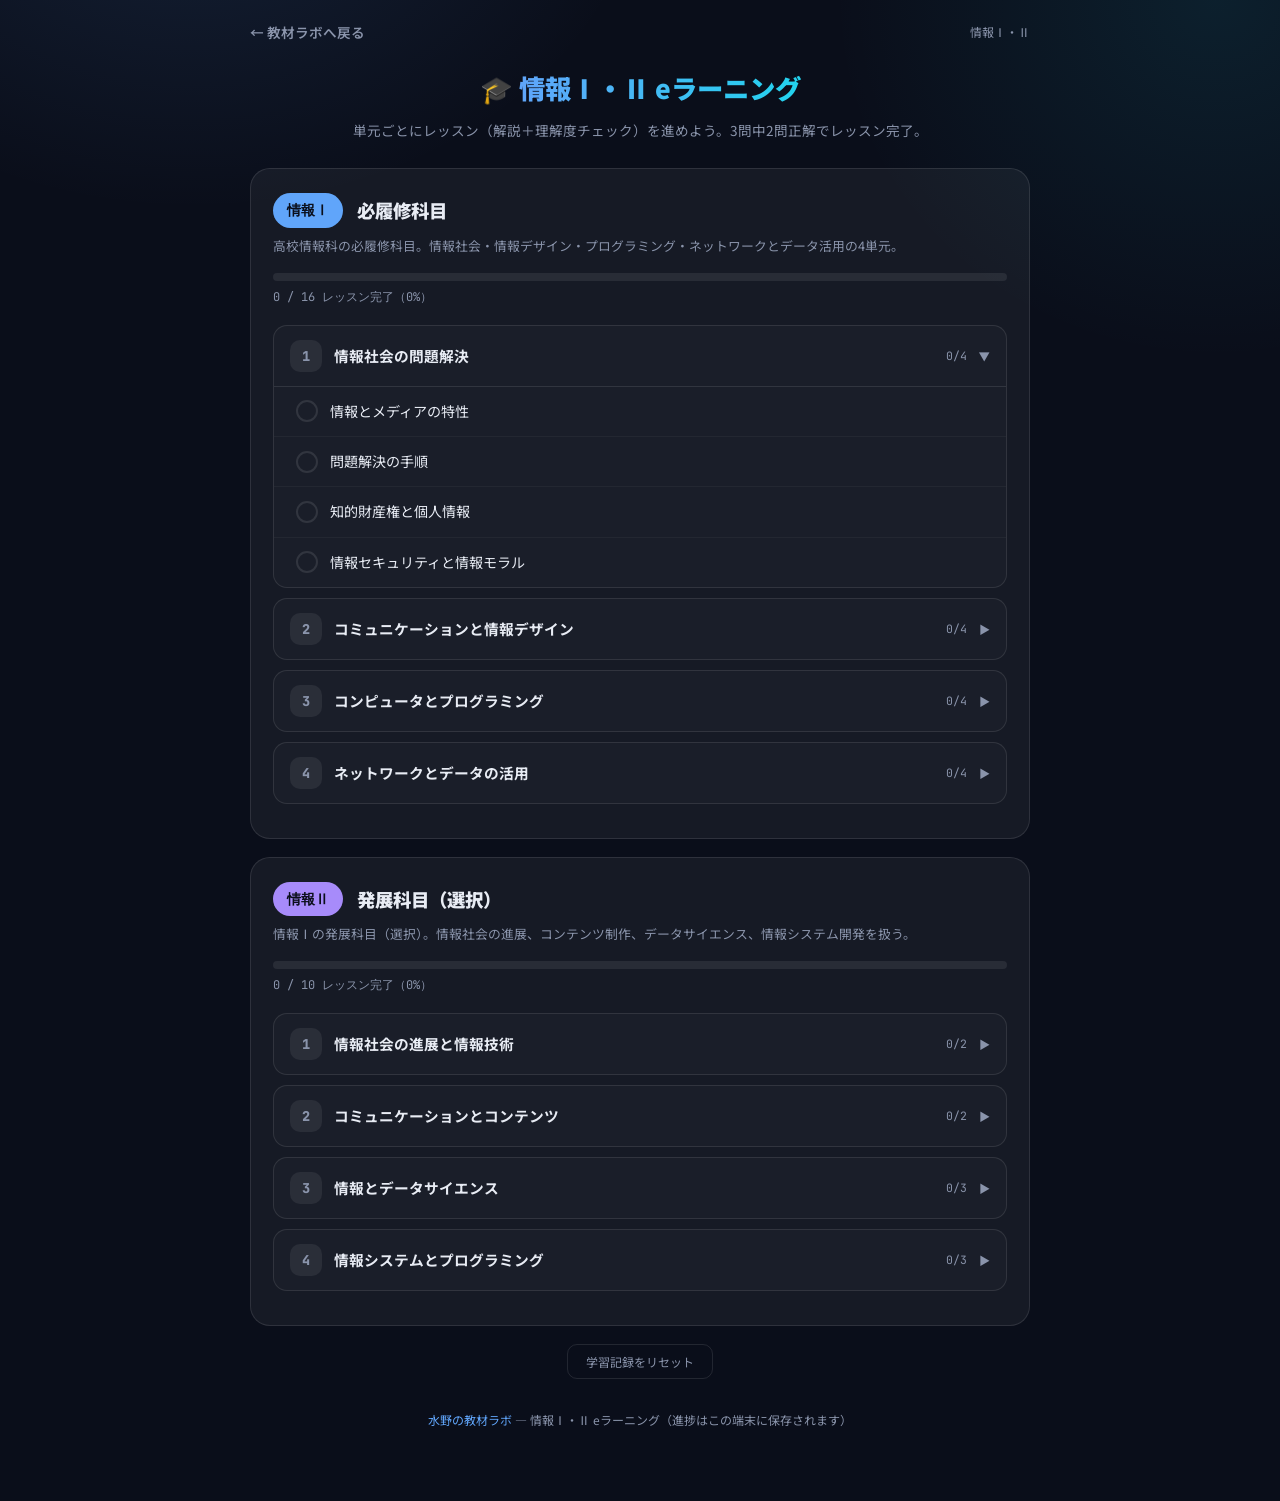
==== kyozai/elearning.html @ 3c4d185a "Add 情報Ⅰ・Ⅱ e-learning course to kyozai - kyozai/elearning.html: systematic e-learning covering all un" ====
<!DOCTYPE html>
<html lang="ja">
<head>
<meta charset="utf-8">
<title>情報Ⅰ・Ⅱ eラーニング — 水野の教材ラボ</title>
<meta name="viewport" content="width=device-width, initial-scale=1">
<meta name="theme-color" content="#0a0e1a">
<link rel="icon" href="data:image/svg+xml,%3Csvg xmlns='http://www.w3.org/2000/svg' viewBox='0 0 64 64'%3E%3Crect width='64' height='64' rx='14' fill='%230a0e1a'/%3E%3Ctext x='32' y='44' font-size='30' text-anchor='middle' fill='%2360a5fa'%3E%F0%9F%8E%93%3C/text%3E%3C/svg%3E">
<link href="https://fonts.googleapis.com/css2?family=Noto+Sans+JP:wght@400;500;700;900&family=JetBrains+Mono:wght@600;800&display=swap" rel="stylesheet">
<style>
:root{
  --bg:#0a0e1a; --card:rgba(255,255,255,.05); --border:rgba(255,255,255,.1);
  --text:#e8ecf4; --sub:#8a94ab;
  --blue:#60a5fa; --green:#34d399; --amber:#fbbf24; --rose:#fb7185; --violet:#a78bfa; --cyan:#22d3ee;
  --mono:'JetBrains Mono',Consolas,monospace;
}
*{margin:0;padding:0;box-sizing:border-box;-webkit-tap-highlight-color:transparent}
body{
  background:
    radial-gradient(ellipse 60% 40% at 15% -10%, rgba(96,165,250,.13), transparent 60%),
    radial-gradient(ellipse 50% 40% at 95% 0%, rgba(34,211,238,.09), transparent 60%),
    var(--bg);
  color:var(--text); font-family:'Noto Sans JP',sans-serif; line-height:1.8;
  min-height:100vh; padding:20px 16px 70px;
}
.wrap{max-width:780px;margin:0 auto}
.top{display:flex;align-items:center;justify-content:space-between;margin-bottom:20px;gap:10px}
.back{color:var(--sub);text-decoration:none;font-size:.85rem;font-weight:600;white-space:nowrap}
.back:hover{color:var(--text)}
h1{font-size:clamp(1.25rem,4.5vw,1.65rem);font-weight:900;text-align:center;margin-bottom:6px}
h1 .g{background:linear-gradient(90deg,var(--blue),var(--cyan));-webkit-background-clip:text;background-clip:text;color:transparent}
.lead{text-align:center;color:var(--sub);font-size:.85rem;margin-bottom:26px}
.box{background:var(--card);border:1px solid var(--border);border-radius:20px;padding:24px 22px;margin-bottom:18px;animation:fade .3s}
@keyframes fade{from{opacity:0;transform:translateY(10px)}to{opacity:1;transform:none}}

/* ===== コースカード ===== */
.course-head{display:flex;align-items:center;gap:14px;margin-bottom:6px}
.course-badge{
  flex:0 0 auto;font-family:var(--mono);font-weight:800;font-size:.85rem;
  padding:5px 14px;border-radius:999px;color:#0a0e1a;
}
.badge-i1{background:var(--blue)} .badge-i2{background:var(--violet)}
.course-head h2{font-size:1.15rem;font-weight:900}
.course-sub{font-size:.8rem;color:var(--sub);margin-bottom:16px}
.pbar{height:8px;border-radius:4px;background:rgba(255,255,255,.08);overflow:hidden;margin-bottom:6px}
.pbar i{display:block;height:100%;border-radius:4px;transition:width .5s}
.pbar-i1 i{background:linear-gradient(90deg,var(--blue),var(--cyan))}
.pbar-i2 i{background:linear-gradient(90deg,var(--violet),var(--rose))}
.ptext{font-size:.75rem;color:var(--sub);font-family:var(--mono);margin-bottom:16px}

/* ===== 単元アコーディオン ===== */
.unit{border:1px solid var(--border);border-radius:14px;margin-bottom:10px;overflow:hidden;background:rgba(255,255,255,.02)}
.unit-h{
  width:100%;display:flex;align-items:center;gap:12px;padding:14px 16px;cursor:pointer;
  background:transparent;border:none;color:var(--text);font-family:inherit;text-align:left;
}
.unit-h .no{
  flex:0 0 32px;height:32px;border-radius:10px;display:flex;align-items:center;justify-content:center;
  font-family:var(--mono);font-weight:800;font-size:.85rem;
  background:rgba(255,255,255,.07);color:var(--sub);
}
.unit-h .nm{flex:1;font-weight:700;font-size:.92rem}
.unit-h .st{font-size:.72rem;color:var(--sub);font-family:var(--mono);white-space:nowrap}
.unit-h .caret{color:var(--sub);transition:transform .25s;font-size:.7rem}
.unit.open .caret{transform:rotate(90deg)}
.unit-body{display:none;border-top:1px solid var(--border)}
.unit.open .unit-body{display:block}
.lesson-link{
  display:flex;align-items:center;gap:12px;padding:12px 16px 12px 22px;
  text-decoration:none;color:var(--text);font-size:.88rem;transition:background .15s;
  border-bottom:1px solid rgba(255,255,255,.04);
}
.lesson-link:last-child{border-bottom:none}
.lesson-link:hover{background:rgba(255,255,255,.05)}
.lesson-link .mark{flex:0 0 22px;height:22px;border-radius:50%;border:2px solid var(--border);
  display:flex;align-items:center;justify-content:center;font-size:.7rem;color:#0a0e1a}
.lesson-link.done .mark{background:var(--green);border-color:var(--green)}
.lesson-link .ttl{flex:1}
.lesson-link .sc{font-size:.7rem;color:var(--sub);font-family:var(--mono)}

.reset-row{text-align:center;margin-top:8px}
.reset-btn{
  background:transparent;border:1px solid var(--border);color:var(--sub);
  padding:8px 18px;border-radius:10px;font-size:.75rem;font-family:inherit;cursor:pointer;
}
.reset-btn:hover{color:var(--rose);border-color:var(--rose)}

/* ===== レッスン画面 ===== */
.crumb{font-size:.75rem;color:var(--sub);margin-bottom:14px}
.crumb a{color:var(--blue);text-decoration:none}
.l-title{font-size:1.3rem;font-weight:900;margin-bottom:20px;line-height:1.5}
.sec{margin-bottom:22px}
.sec h3{
  font-size:.95rem;font-weight:800;margin-bottom:8px;color:var(--cyan);
  display:flex;align-items:center;gap:8px;
}
.sec h3::before{content:"■";font-size:.6rem}
.sec p{font-size:.9rem;color:#c6cede;margin-bottom:8px}
.sec b{color:var(--amber)}
.sec code{
  font-family:var(--mono);font-size:.82em;background:rgba(0,0,0,.4);
  border:1px solid var(--border);border-radius:6px;padding:2px 7px;color:var(--green);
}
.keybox{
  background:rgba(96,165,250,.07);border:1px solid rgba(96,165,250,.25);
  border-radius:12px;padding:12px 16px;font-size:.85rem;margin-top:6px;
}
.keybox::before{content:"🔑 ここがポイント";display:block;font-weight:800;font-size:.75rem;color:var(--blue);margin-bottom:4px}

/* 理解度チェック */
.check-h{font-size:1rem;font-weight:900;margin:26px 0 4px;color:var(--amber)}
.check-sub{font-size:.78rem;color:var(--sub);margin-bottom:16px}
.cq{margin-bottom:20px}
.cq .qt{font-size:.92rem;font-weight:700;margin-bottom:10px}
.cq .qt .qno{color:var(--amber);font-family:var(--mono);margin-right:6px}
.opts{display:grid;gap:9px}
.opt{
  padding:12px 15px;border-radius:12px;border:1px solid var(--border);
  background:rgba(255,255,255,.03);cursor:pointer;text-align:left;
  font-size:.87rem;color:var(--text);font-family:inherit;transition:all .15s;
  display:flex;gap:10px;align-items:center;
}
.opt .k{flex:0 0 24px;height:24px;border-radius:7px;display:flex;align-items:center;justify-content:center;
  background:rgba(255,255,255,.07);font-family:var(--mono);font-weight:800;font-size:.72rem;color:var(--sub)}
.opt:not(:disabled):hover{border-color:var(--blue);background:rgba(96,165,250,.08)}
.opt:disabled{cursor:default}
.opt.correct{border-color:var(--green);background:rgba(52,211,153,.13);color:var(--green);font-weight:700}
.opt.wrong{border-color:var(--rose);background:rgba(251,113,133,.12);color:var(--rose)}
.opt.dim{opacity:.4}
.cq .exp{display:none;margin-top:8px;font-size:.78rem;color:var(--sub);background:rgba(0,0,0,.25);border-radius:10px;padding:10px 14px}
.cq .exp.show{display:block}

.verdict{margin-top:20px;text-align:center;font-weight:900;font-size:1.05rem;min-height:2em}
.verdict .pass{color:var(--green)} .verdict .fail{color:var(--rose)}
.nav-row{display:flex;gap:10px;margin-top:18px}
.nbtn{
  flex:1;padding:13px;border-radius:12px;border:1px solid var(--border);cursor:pointer;
  font-weight:800;font-size:.9rem;font-family:inherit;background:var(--card);color:var(--text);
  text-align:center;text-decoration:none;transition:transform .15s;
}
.nbtn:active{transform:scale(.97)}
.nbtn.primary{color:#0a0e1a;background:linear-gradient(90deg,var(--blue),var(--cyan));border:none}
footer{text-align:center;margin-top:30px;font-size:.75rem;color:var(--sub)}
footer a{color:var(--blue);text-decoration:none}
</style>
</head>
<body>
<div class="wrap">
  <div class="top">
    <a class="back" href="../index.html">← 教材ラボへ戻る</a>
    <span style="font-size:.75rem;color:var(--sub)">情報Ⅰ・Ⅱ</span>
  </div>
  <div id="app"></div>
  <footer><a href="../index.html">水野の教材ラボ</a> — 情報Ⅰ・Ⅱ eラーニング（進捗はこの端末に保存されます）</footer>
</div>

<script>
'use strict';
/* =========================================================
   コンテンツデータ
   sec: 解説ブロック / key: まとめ / quiz: 理解度チェック(正解は常にa=0で定義し表示時シャッフル)
========================================================= */
const COURSES = [
{ id:'i1', name:'情報Ⅰ', badge:'badge-i1', pbar:'pbar-i1',
  desc:'高校情報科の必履修科目。情報社会・情報デザイン・プログラミング・ネットワークとデータ活用の4単元。',
  units:[
  /* ============ 情報Ⅰ 単元1 ============ */
  { name:'情報社会の問題解決', lessons:[
    { title:'情報とメディアの特性',
      secs:[
        { h:'「情報」とは何か', p:'情報とは、<b>受け手にとって意味や価値をもつもの</b>。データ（事実の記録）を整理・解釈したものが情報になる。情報には「<b>形がない</b>」「<b>消えない</b>」「<b>簡単に複製できる</b>」「<b>瞬時に伝わる</b>」という、モノとは違う4つの特性がある。' },
        { h:'メディアの分類', p:'メディアは情報を伝える媒体のこと。役割で分けると、<b>表現のためのメディア</b>（文字・音声・画像）、<b>伝達のためのメディア</b>（電話・インターネット）、<b>記録のためのメディア</b>（紙・SSD）の3つに分類できる。' },
        { h:'情報の信ぴょう性', p:'発信者が不明な情報、一次情報から遠い情報は信ぴょう性が下がる。<b>複数の情報源で確認する（クロスチェック）</b>、発信元・発信日時を確かめる習慣が重要。メディアの特性を理解し情報を主体的に読み解く力を<b>メディアリテラシー</b>という。' },
      ],
      key:'情報は「残る・広まる・消せない」。だから発信前に一度立ち止まる。受信時はクロスチェック。',
      quiz:[
        { q:'情報の特性として適切でないものは？', o:['一度渡すと手元からなくなる','複製が容易である','形がない','瞬時に伝播する'], e:'モノと違い、情報は渡しても手元に残る（消えない）。だからこそ流出すると回収できない。' },
        { q:'情報の信ぴょう性を確かめる行動として最も適切なのは？', o:['複数の情報源で内容を照合する','いいね数が多い情報を信じる','検索結果の1位を信じる','友人が共有した情報は信じる'], e:'人気や順位は正しさの保証にならない。複数ソースの照合（クロスチェック）が基本。' },
        { q:'「記録のためのメディア」に分類されるのは？', o:['SSD','文字','電話回線','身ぶり手ぶり'], e:'SSDや紙は記録メディア。文字は表現、電話回線は伝達のメディア。' },
      ]},
    { title:'問題解決の手順',
      secs:[
        { h:'問題とは「理想と現実のギャップ」', p:'問題解決とは、<b>理想（あるべき姿）と現実のギャップ</b>を埋める活動。まずギャップを言語化して<b>問題を明確化</b>することが出発点になる。' },
        { h:'問題解決のプロセス', p:'基本の流れは「<b>①問題の明確化 → ②情報の収集・分析 → ③解決案の検討・実行 → ④評価・改善</b>」。一度で終わらせず、評価を次の改善につなげるサイクル（<b>PDCA</b>: Plan-Do-Check-Action）を回すことが大切。' },
        { h:'発想と整理の手法', p:'アイデア出しには、批判禁止・自由奔放・質より量・便乗歓迎の4原則で行う<b>ブレーンストーミング</b>が有効。出たアイデアはカードにしてグループ化する<b>KJ法</b>や、樹形図・マトリクスなどの<b>思考ツール</b>で整理する。' },
      ],
      key:'問題＝理想－現実。明確化→収集→実行→評価のサイクル（PDCA）を回す。',
      quiz:[
        { q:'問題解決の最初のステップは？', o:['問題を明確にする','とにかく行動する','結果を評価する','解決案を選ぶ'], e:'ギャップ（問題）の言語化が最初。ここが曖昧だと後の全工程がぶれる。' },
        { q:'ブレーンストーミングのルールとして正しいものは？', o:['他人のアイデアを批判しない','質の高い意見だけを出す','1人ずつ順番に発言し、他の案には触れない','リーダーの案に合わせる'], e:'批判禁止・自由奔放・質より量・便乗歓迎の4原則。量が質を生む。' },
        { q:'PDCAサイクルの「C」が表すのは？', o:['評価（Check）','計画（Check…ではなくPlan）','行動（Change）','継続（Continue）'], e:'Plan（計画）→Do（実行）→Check（評価）→Action（改善）。' },
      ]},
    { title:'知的財産権と個人情報',
      secs:[
        { h:'知的財産権の全体像', p:'知的財産権は大きく、<b>著作権</b>（創作と同時に発生・登録不要）と<b>産業財産権</b>（特許権・実用新案権・意匠権・商標権、<b>出願・登録が必要</b>）に分かれる。著作権の保護期間は原則<b>著作者の死後70年</b>。' },
        { h:'著作物の利用', p:'他人の著作物は原則として許諾が必要。ただし<b>私的使用のための複製</b>や、出所明示など要件を満たした<b>引用</b>は例外として認められる。利用条件をあらかじめ示す<b>クリエイティブ・コモンズ（CC）ライセンス</b>も普及している。' },
        { h:'個人情報の保護', p:'<b>個人情報</b>は生存する個人を識別できる情報。氏名・住所のほか、顔写真やマイナンバー（<b>個人識別符号</b>）も含む。事業者には個人情報保護法により適切な取得・管理が義務づけられる。<b>プライバシー</b>（私生活をみだりに公開されない権利）や<b>肖像権</b>にも配慮が必要。' },
      ],
      key:'著作権は自動発生、産業財産権は登録が必要。引用は「主従関係・出所明示」などの要件を満たせば許諾不要。',
      quiz:[
        { q:'創作した時点で自動的に発生する権利は？', o:['著作権','特許権','商標権','意匠権'], e:'著作権は無方式主義。産業財産権（特許・実用新案・意匠・商標）は出願・登録が必要。' },
        { q:'適法な「引用」の要件として正しいものは？', o:['出所を明示し、自分の文章が主で引用部分が従である','引用部分が全体の半分を超えてもよい','出所を示せば全文コピーしてよい','非営利なら何をしてもよい'], e:'引用は主従関係・明確な区別・出所明示・必要最小限が要件。' },
        { q:'個人情報にあたらないものは？', o:['個人を特定できないよう加工された統計データ','顔写真','氏名と生年月日の組','マイナンバー'], e:'個人情報は「特定の個人を識別できる」情報。匿名加工された統計は該当しない。' },
      ]},
    { title:'情報セキュリティと情報モラル',
      secs:[
        { h:'情報セキュリティの3要素', p:'情報セキュリティは<b>機密性</b>（許可された人だけが使える）・<b>完全性</b>（改ざんされていない）・<b>可用性</b>（使いたいときに使える）の3要素（<b>CIA</b>）で考える。' },
        { h:'身近な脅威', p:'偽サイトでIDやパスワードを盗む<b>フィッシング</b>、悪意あるソフトウェアの総称<b>マルウェア</b>（ウイルス・ランサムウェアなど）、人の心理の隙をつく<b>ソーシャルエンジニアリング</b>（肩越しの盗み見、なりすまし電話など）が代表的。' },
        { h:'基本的な対策', p:'対策の基本は、<b>長く推測されにくいパスワード</b>の使い回し回避、<b>多要素認証</b>の利用、OS・アプリの<b>アップデート</b>、不審なリンクを開かないこと。SNSでは位置情報や個人が特定される投稿に注意し、<b>デジタルタトゥー</b>（一度拡散した情報は消せない）を意識する。' },
      ],
      key:'セキュリティはCIA（機密性・完全性・可用性）。技術対策＋人の注意の両輪で守る。',
      quiz:[
        { q:'情報セキュリティの3要素（CIA）の組み合わせは？', o:['機密性・完全性・可用性','機密性・安全性・信頼性','完全性・利便性・匿名性','可用性・拡張性・保守性'], e:'Confidentiality（機密性）・Integrity（完全性）・Availability（可用性）。' },
        { q:'フィッシングの説明として正しいものは？', o:['偽のWebサイトへ誘導し認証情報を入力させる','大量の通信でサーバを停止させる','無線の電波を傍受する','ゴミ箱から書類を盗む'], e:'本物そっくりの偽サイト・偽メールで情報を「釣る」のがフィッシング。' },
        { q:'ソーシャルエンジニアリングの例は？', o:['管理者になりすまして電話でパスワードを聞き出す','ウイルスを添付ファイルで送る','脆弱性を突いて侵入する','通信を暗号化する'], e:'技術ではなく人間の心理・行動の隙をつく攻撃をソーシャルエンジニアリングという。' },
      ]},
  ]},
  /* ============ 情報Ⅰ 単元2 ============ */
  { name:'コミュニケーションと情報デザイン', lessons:[
    { title:'デジタル表現の基礎（2進数と情報量)',
      secs:[
        { h:'なぜ2進数か', p:'コンピュータは電圧の高低など<b>2つの状態</b>で情報を扱うため、すべてを<b>0と1（2進数）</b>で表す。1桁分の情報量が<b>1ビット</b>、8ビットで<b>1バイト</b>。nビットでは<b>2ⁿ通り</b>を表現できる（8ビット=256通り）。' },
        { h:'単位の接頭語', p:'データ量はk（キロ=10³）、M（メガ=10⁶）、G（ギガ=10⁹）、T（テラ=10¹²）と大きくなる。おおまかに<b>1GB=1000MB</b>と換算できればよい。' },
        { h:'基数変換', p:'2進数→10進数は各桁の重み（…8,4,2,1）を足す。10進数→2進数は<b>2で割った余りを下から並べる</b>。2進数4桁=16進数1桁の対応があるため、16進数は2進数の省略表記として使われる（例: <code>1111(2) = F(16) = 15(10)</code>）。' },
      ],
      key:'nビットで2ⁿ通り。2進4桁＝16進1桁。この対応が使えると変換が速い。',
      quiz:[
        { q:'3ビットで表現できる情報は何通り？', o:['8通り','3通り','6通り','16通り'], e:'2³=8通り（000〜111）。' },
        { q:'2進数 1101 を10進数にすると？', o:['13','11','12','14'], e:'8+4+0+1=13。' },
        { q:'16進数の A は10進数でいくつ？', o:['10','11','15','16'], e:'A=10, B=11, …, F=15。' },
      ]},
    { title:'文字・音のデジタル化',
      secs:[
        { h:'文字コード', p:'文字は1文字ずつ番号（<b>文字コード</b>）を割り当てて表す。英数字の<b>ASCII</b>（7ビット）、日本語を含む<b>Shift_JIS</b>、世界中の文字を統一的に扱う<b>Unicode（UTF-8）</b>が代表的。異なるコードで解釈すると<b>文字化け</b>が起こる。' },
        { h:'音のデジタル化（PCM）', p:'音の波を、①一定間隔で切り取り（<b>標本化/サンプリング</b>）、②値を段階に丸め（<b>量子化</b>）、③2進数にする（<b>符号化</b>）。1秒あたりの標本化回数が<b>サンプリング周波数</b>（CDは44,100Hz）、段階の細かさが<b>量子化ビット数</b>（CDは16ビット）。' },
        { h:'データ量の計算', p:'音のデータ量 = <b>サンプリング周波数 × 量子化ビット数 × チャンネル数 × 秒数</b>。標本化定理により、元の音の<b>最高周波数の2倍以上</b>のサンプリング周波数があれば波形を再現できる。' },
      ],
      key:'デジタル化の3ステップ「標本化→量子化→符号化」は音・画像に共通の考え方。',
      quiz:[
        { q:'音のデジタル化の正しい手順は？', o:['標本化→量子化→符号化','量子化→標本化→符号化','符号化→量子化→標本化','標本化→符号化→量子化'], e:'波を時間で区切り（標本化）、値を丸め（量子化）、2進数へ（符号化）。' },
        { q:'文字化けの主な原因は？', o:['文字コードの解釈の不一致','通信速度の不足','画面の解像度不足','フォントの著作権'], e:'送り手と受け手で異なる文字コードで解釈すると別の文字に見える。' },
        { q:'サンプリング周波数を上げると？', o:['より高い音まで記録でき、データ量は増える','データ量が減る','音は変わらない','音量が大きくなる'], e:'標本を細かく取るほど元の波形に忠実になるが、データ量は比例して増える。' },
      ]},
    { title:'画像・動画のデジタル化と圧縮',
      secs:[
        { h:'画像のデジタル化', p:'画像は小さな点（<b>画素/ピクセル</b>）の集まりで表す。画素の細かさが<b>解像度</b>、色の段階の多さが<b>階調</b>。光の三原色<b>RGB</b>を各8ビット（計24ビット）で表すと約<b>1677万色</b>（フルカラー）になる。印刷では色の三原色<b>CMY(K)</b>を使う。' },
        { h:'動画の仕組み', p:'動画は静止画（<b>フレーム</b>）を高速に切り替えて動きを表現する。1秒あたりのフレーム数を<b>フレームレート（fps）</b>という。テレビは約30fps、映画は24fpsが伝統的。' },
        { h:'圧縮', p:'完全に元へ戻せる<b>可逆圧縮</b>（ZIP、PNG）と、人間が気づきにくい情報を削って大幅に小さくする<b>非可逆圧縮</b>（JPEG、MP3、MP4）がある。圧縮前後のデータ量の比を<b>圧縮率</b>という。' },
      ],
      key:'画像のデータ量 = 画素数 × 1画素あたりのビット数。用途で可逆/非可逆を使い分ける。',
      quiz:[
        { q:'フルカラー（24ビットカラー）で表せる色数は約何色？', o:['約1677万色','約6万5千色','約256色','約10億色'], e:'2²⁴ = 16,777,216 ≒ 1677万色。RGB各8ビット。' },
        { q:'非可逆圧縮を使っている形式は？', o:['JPEG','PNG','ZIP','BMP'], e:'JPEGは人の目が気づきにくい情報を削る非可逆圧縮。PNG・ZIPは可逆。' },
        { q:'100×100画素、1画素24ビットの画像のデータ量は？', o:['30,000バイト','240,000バイト','10,000バイト','24,000ビット'], e:'100×100×24=240,000ビット=30,000バイト。ビット→バイトは8で割る。' },
      ]},
    { title:'情報デザイン',
      secs:[
        { h:'情報デザインとは', p:'情報を<b>相手に的確に伝わるように整理・表現する</b>工夫が情報デザイン。手法として、余計な情報を削る<b>抽象化</b>（ピクトグラムなど）、順序や基準で並べる<b>構造化</b>、図解やグラフで見せる<b>可視化</b>がある。' },
        { h:'ユニバーサルデザインとアクセシビリティ', p:'年齢・障害・言語によらず誰もが使えるデザインを<b>ユニバーサルデザイン</b>という。Webでは、色だけに頼らない配色（<b>カラーユニバーサルデザイン</b>）、画像への代替テキスト付与などで<b>アクセシビリティ</b>（利用しやすさ）を高める。' },
        { h:'伝わるデザインの原則', p:'デザインの4原則は<b>近接</b>（関連するものは近づける）・<b>整列</b>（端をそろえる）・<b>反復</b>（同じルールを繰り返す）・<b>対比（強弱）</b>（重要なものを目立たせる）。フォントや色は増やしすぎず、目的に合わせて選ぶ。' },
      ],
      key:'抽象化・構造化・可視化で「伝わる」形に。誰にでも使えるか（アクセシビリティ）も常に確認。',
      quiz:[
        { q:'ピクトグラムが使っている情報デザインの手法は？', o:['抽象化','暗号化','冗長化','正規化'], e:'非常口マークのように、余計な要素を削って本質だけを残すのが抽象化。' },
        { q:'デザインの4原則に含まれないものは？', o:['装飾','近接','整列','対比'], e:'4原則は近接・整列・反復・対比。装飾を増やすことは目的ではない。' },
        { q:'アクセシビリティを高める工夫として適切なものは？', o:['画像に内容を説明する代替テキストを付ける','情報を色の違いだけで区別する','文字をできるだけ小さくする','点滅を多用して注意を引く'], e:'代替テキストは読み上げソフト利用者にも情報を届ける。色のみの区別は色覚特性によっては伝わらない。' },
      ]},
  ]},
  /* ============ 情報Ⅰ 単元3 ============ */
  { name:'コンピュータとプログラミング', lessons:[
    { title:'コンピュータの仕組み',
      secs:[
        { h:'ハードウェアの五大装置', p:'コンピュータは<b>入力・記憶・演算・制御・出力</b>の五大装置からなる。演算と制御を担うのが<b>CPU</b>。実行中のプログラムやデータは<b>主記憶装置（メモリ）</b>に置かれ、電源を切っても消えない保存には<b>補助記憶装置</b>（SSD/HDD）を使う。' },
        { h:'ソフトウェア', p:'ソフトウェアは、ハードウェアを管理しアプリに共通機能を提供する<b>基本ソフトウェア（OS）</b>と、特定の目的のための<b>応用ソフトウェア（アプリ）</b>に分かれる。' },
        { h:'論理回路と演算', p:'CPUの中身は<b>論理回路</b>（AND・OR・NOTなどの組み合わせ）でできている。コンピュータ内部の計算はすべて2進数で行われ、小数は誤差を含むことがある（<b>丸め誤差</b>）。' },
      ],
      key:'五大装置とデータの流れ（入力→記憶⇄演算（制御）→出力）を図でイメージできるように。',
      quiz:[
        { q:'CPUが担う機能は？', o:['演算と制御','入力と出力','記憶と通信','表示と印刷'], e:'CPU＝中央処理装置。演算装置と制御装置の役割を持つ。' },
        { q:'電源を切ると内容が消える装置は？', o:['主記憶装置（メモリ）','SSD','HDD','DVD'], e:'メモリ（RAM）は揮発性。だから作業中のファイルは保存が必要。' },
        { q:'OSの役割として正しいものは？', o:['ハードウェアを管理しアプリに共通機能を提供する','文書を作成する','Webページを閲覧する','画像を編集する'], e:'OSは基本ソフトウェア。アプリとハードウェアの橋渡しをする。' },
      ]},
    { title:'アルゴリズムとプログラムの基本',
      secs:[
        { h:'アルゴリズムと制御構造', p:'問題を解く手順を<b>アルゴリズム</b>といい、<b>フローチャート</b>やアクティビティ図で表せる。どんなアルゴリズムも<b>順次・分岐（if）・反復（for/while）</b>の3つの制御構造の組み合わせで書ける。' },
        { h:'変数と演算', p:'<b>変数</b>は値を入れる箱。<code>x = x + 1</code> の「=」は等しいではなく<b>代入</b>。比較には <code>==</code>（等しい）、<code>!=</code>（等しくない）、<code>&lt;</code> <code>&gt;</code> を使う。' },
        { h:'Pythonの基本形', p:'分岐は <code>if 条件:</code>、繰り返しは <code>for i in range(5):</code>（0〜4の5回）。<b>インデント（字下げ）でブロックを表す</b>のがPythonの特徴。<code>range(1, 6)</code> は1〜5を生成する（終わりの値は含まない）。' },
      ],
      key:'順次・分岐・反復の3構造がすべての基本。range(n)は0からn-1まで、が定番のつまずきポイント。',
      quiz:[
        { q:'アルゴリズムの3つの基本構造は？', o:['順次・分岐・反復','入力・処理・出力','宣言・代入・参照','設計・実装・評価'], e:'この3つの組み合わせであらゆる処理が書ける（構造化定理）。' },
        { q:'Pythonで range(3) が生成する値は？', o:['0, 1, 2','1, 2, 3','0, 1, 2, 3','3'], e:'range(n)は0からn-1まで。回数は3回だが値は0,1,2。' },
        { q:'x = 10 のあと x = x * 2 + 1 を実行すると x は？', o:['21','20','11','101'], e:'右辺が先に計算される：10×2+1=21 が x に代入される。' },
      ]},
    { title:'プログラミングの応用（関数・配列・探索）',
      secs:[
        { h:'関数', p:'処理をまとめて名前を付けたものが<b>関数</b>。Pythonでは <code>def 名前(引数):</code> で定義し、<code>return</code> で値を返す。同じ処理を繰り返し書かずに済み、プログラムの見通しがよくなる。' },
        { h:'配列（リスト）', p:'複数の値をまとめて扱うのが<b>配列（Pythonではリスト）</b>。<code>a = [10, 20, 30]</code> のとき <code>a[0]</code> は10。<b>添字は0から始まる</b>。要素数は <code>len(a)</code> で得られる。' },
        { h:'探索と整列', p:'目的の値を探す<b>探索</b>には、先頭から順に調べる<b>線形探索</b>と、整列済みデータの範囲を半分ずつ絞る<b>二分探索</b>がある。二分探索は圧倒的に速い（1000件でも約10回）が、<b>事前の整列が必要</b>。並べ替え（<b>整列/ソート</b>）には交換法（バブルソート）や選択法がある。' },
      ],
      key:'リストの添字は0始まり。二分探索は「整列済みならば」高速——条件までセットで覚える。',
      quiz:[
        { q:'a = [5, 8, 2] のとき a[1] の値は？', o:['8','5','2','1'], e:'添字は0始まり。a[0]=5, a[1]=8, a[2]=2。' },
        { q:'二分探索を使うための条件は？', o:['データが整列されていること','データが数値であること','データが100件以下であること','データに重複がないこと'], e:'半分に絞る判断は大小関係を使うため、整列済みであることが前提。' },
        { q:'関数を使う主な利点は？', o:['同じ処理を再利用でき、プログラムの見通しがよくなる','必ず実行速度が上がる','メモリを消費しなくなる','エラーが起こらなくなる'], e:'関数化の本質は再利用と構造化。速度やエラーが自動で改善するわけではない。' },
      ]},
    { title:'モデル化とシミュレーション',
      secs:[
        { h:'モデル化', p:'現実の複雑な対象を、目的に応じて<b>単純化して表現したもの</b>がモデル。数式で表す<b>数理モデル</b>、図で表す<b>図的モデル</b>、実物を模した<b>物理モデル</b>などがある。変化のしかたで<b>確定的モデル</b>（結果が一意）と<b>確率的モデル</b>（偶然を含む）にも分けられる。' },
        { h:'シミュレーション', p:'モデルを使って実験することが<b>シミュレーション</b>。実物では危険・高価・時間がかかる実験（災害予測、渋滞、感染症の広がり）を安全に何度も試せる。' },
        { h:'乱数とモンテカルロ法', p:'確率的な現象はコンピュータの<b>乱数</b>で再現する。乱数を大量に使って近似解を得る方法を<b>モンテカルロ法</b>といい、円周率の近似などが有名。<b>モデルは単純化ゆえに現実と完全には一致しない</b>ことを忘れずに結果を解釈する。' },
      ],
      key:'モデルは目的に応じた「割り切り」。シミュレーション結果は仮定込みで解釈する。',
      quiz:[
        { q:'モデル化の説明として正しいものは？', o:['目的に応じて対象を単純化して表現すること','対象を完全に再現すること','対象を暗号化すること','対象を圧縮して保存すること'], e:'すべてを再現するのではなく、目的に必要な要素だけを残すのがモデル化。' },
        { q:'サイコロの出目のように偶然を含むモデルは？', o:['確率的モデル','確定的モデル','静的モデル','物理モデル'], e:'乱数的な要素を含むモデルは確率的モデル。毎回同じ結果になるのが確定的モデル。' },
        { q:'シミュレーションの利点として適切なものは？', o:['危険や費用を伴う実験を安全に繰り返せる','結果が現実と必ず一致する','モデルを作らなくてよい','計算せずに答えが出る'], e:'安全・低コスト・反復可能が利点。ただし結果はモデルの仮定に依存する。' },
      ]},
  ]},
  /* ============ 情報Ⅰ 単元4 ============ */
  { name:'ネットワークとデータの活用', lessons:[
    { title:'ネットワークの仕組み',
      secs:[
        { h:'LANとWAN、プロトコル', p:'限られた範囲のネットワークが<b>LAN</b>、それらを広域に結ぶのが<b>WAN</b>。インターネットは世界中のネットワークの集合体。通信の約束事を<b>プロトコル</b>といい、インターネットでは<b>TCP/IP</b>が基盤となる。' },
        { h:'パケット交換とIPアドレス', p:'データは<b>パケット</b>に分割して送られる（パケット交換方式）。回線を占有しないため効率がよく、一部が失われても再送できる。各機器は<b>IPアドレス</b>で識別され、<b>ルータ</b>がパケットの経路を選択する。' },
        { h:'DNSとWWW', p:'人間が覚えやすい<b>ドメイン名</b>（example.comなど）とIPアドレスを対応づけるのが<b>DNS</b>。Webは<b>URL</b>で場所を指定し、ブラウザとサーバが<b>HTTP/HTTPS</b>でやり取りする。メールは送信に<b>SMTP</b>、受信に<b>POP/IMAP</b>を使う。' },
      ],
      key:'「パケットに分割→IPアドレス宛てにルータが中継→DNSが名前解決」という一連の流れを説明できるように。',
      quiz:[
        { q:'通信の約束事（規約）を何という？', o:['プロトコル','パケット','ドメイン','ストリーム'], e:'代表がTCP/IP。異なるメーカーの機器同士でも通信できるのは共通のプロトコルのおかげ。' },
        { q:'DNSの役割は？', o:['ドメイン名とIPアドレスを対応づける','データを暗号化する','パケットの経路を選ぶ','ウイルスを検出する'], e:'名前解決。経路選択はルータの役割。' },
        { q:'パケット交換方式の利点は？', o:['回線を占有せず効率よく通信できる','データが絶対に失われない','通信が必ず速くなる','暗号化が不要になる'], e:'細切れにして送るので1本の回線を多数の通信で共有できる。' },
      ]},
    { title:'情報セキュリティの技術',
      secs:[
        { h:'暗号化の方式', p:'暗号化と復号に<b>同じ鍵</b>を使うのが<b>共通鍵暗号</b>（高速だが鍵の受け渡しが課題）。<b>公開鍵と秘密鍵のペア</b>を使うのが<b>公開鍵暗号</b>（鍵配送問題を解決、処理は遅い）。実際の通信（TLS/SSL）では<b>両者を組み合わせる</b>（セッション鍵の共有に公開鍵暗号、データ本体は共通鍵暗号）。' },
        { h:'認証とデジタル署名', p:'本人確認には、知識（パスワード）・所持（スマホ）・生体（指紋）を組み合わせる<b>多要素認証</b>が有効。<b>デジタル署名</b>は秘密鍵で署名し公開鍵で検証することで、<b>改ざんの検出となりすまし防止</b>を実現する。<b>電子証明書</b>（認証局が発行）が公開鍵の正当性を保証する。' },
        { h:'その他の防御技術', p:'ネットワークの出入り口で通信を制御する<b>ファイアウォール</b>、通信内容を暗号化してインターネット上に仮想的な専用線を作る<b>VPN</b>、Webサイトの通信を暗号化する<b>HTTPS（TLS）</b>などが使われる。' },
      ],
      key:'共通鍵＝速いが鍵配送が課題、公開鍵＝配送問題を解決。実際はハイブリッドで使う。',
      quiz:[
        { q:'公開鍵暗号の説明として正しいものは？', o:['暗号化と復号に別の鍵（ペア）を使う','暗号化と復号に同じ鍵を使う','鍵を使わずに暗号化する','パスワードそのものを送信する'], e:'公開鍵で暗号化したものは対応する秘密鍵でしか復号できない。' },
        { q:'多要素認証の例として正しいものは？', o:['パスワード＋スマホに届く確認コード','パスワードを2回入力','2つの異なるパスワード','長いパスワード1つ'], e:'知識・所持・生体のうち異なる2要素以上を組み合わせるのが多要素認証。' },
        { q:'デジタル署名で実現できることは？', o:['改ざんの検出と送信者のなりすまし防止','通信の高速化','データ量の削減','コンピュータウイルスの駆除'], e:'署名の検証により「本人が作成し、途中で変更されていない」ことを確認できる。' },
      ]},
    { title:'データベースとデータの管理',
      secs:[
        { h:'データベースとDBMS', p:'大量のデータを整理して保存・共有する仕組みが<b>データベース</b>。管理ソフトウェアを<b>DBMS</b>といい、複数人の同時利用の制御（排他制御）、障害からの回復、アクセス権管理などを担う。' },
        { h:'関係データベース', p:'最も普及しているのは、データを<b>表（テーブル）</b>の形で管理する<b>関係（リレーショナル）データベース</b>。行が1件のデータ、列が項目。各行を一意に識別する列を<b>主キー</b>という。操作には<b>SQL</b>という言語を使い、選択・射影・結合などの操作を行う。' },
        { h:'データの形式', p:'データ交換には、カンマ区切りの<b>CSV</b>、階層構造を表せる<b>JSON</b>や<b>XML</b>がよく使われる。国や自治体が公開する<b>オープンデータ</b>を活用する動きも広がっている。' },
      ],
      key:'RDBは「表・主キー・SQL」。主キー＝行を一意に特定する項目、が最頻出。',
      quiz:[
        { q:'関係データベースで各行を一意に識別する項目を何という？', o:['主キー','外部キー','インデックス','フィールド'], e:'例えば生徒表なら学籍番号。重複や空欄があってはいけない。' },
        { q:'関係データベースを操作する言語は？', o:['SQL','HTML','CSS','FTP'], e:'SELECT文などでデータの検索・追加・更新・削除を行う。' },
        { q:'カンマでデータを区切ったテキスト形式は？', o:['CSV','PDF','PNG','EXE'], e:'CSV（Comma-Separated Values）。表計算ソフトとの相性がよく、データ交換の定番。' },
      ]},
    { title:'データの分析と活用',
      secs:[
        { h:'データの種類', p:'データは数値で測れる<b>量的データ</b>（身長、点数）と、分類を表す<b>質的データ</b>（血液型、好きな教科）に分かれる。分析の前には、欠損値や外れ値、表記ゆれを整える<b>データクレンジング</b>が必要。' },
        { h:'代表値とばらつき', p:'データの中心を表す<b>代表値</b>には<b>平均値・中央値・最頻値</b>がある。外れ値の影響を受けにくいのは中央値。ばらつきは<b>分散・標準偏差</b>や、箱ひげ図で使う<b>四分位数</b>で表す。' },
        { h:'相関と因果', p:'2つの量の関係は<b>散布図</b>と<b>相関係数</b>（−1〜+1）で調べる。ただし<b>相関があっても因果があるとは限らない</b>。背後の第3の要因（<b>疑似相関</b>）に注意。グラフは目的に応じて棒（比較）・折れ線（推移）・円（割合）・散布図（関係）を使い分ける。' },
      ],
      key:'「相関≠因果」は情報Ⅰ最重要フレーズ。外れ値に強い代表値は中央値。',
      quiz:[
        { q:'外れ値の影響を受けにくい代表値は？', o:['中央値','平均値','合計値','最大値'], e:'極端な値が1つあると平均は大きく動くが、中央値（順位の真ん中）は動きにくい。' },
        { q:'「アイスの売上」と「水難事故」に相関があるとき、正しい解釈は？', o:['気温という共通要因による疑似相関の可能性を考える','アイスが事故の原因と断定する','事故がアイスの売上を増やすと断定する','データが間違っていると断定する'], e:'相関≠因果。両方に影響する第3の要因（気温）を疑うのが正しい姿勢。' },
        { q:'時間による変化（推移）を示すのに適したグラフは？', o:['折れ線グラフ','円グラフ','ヒストグラム','レーダーチャート'], e:'折れ線は推移、円は割合、棒は比較、散布図は2変数の関係。' },
      ]},
  ]},
]},
/* ================================================= */
{ id:'i2', name:'情報Ⅱ', badge:'badge-i2', pbar:'pbar-i2',
  desc:'情報Ⅰの発展科目（選択）。情報社会の進展、コンテンツ制作、データサイエンス、情報システム開発を扱う。',
  units:[
  /* ============ 情報Ⅱ 単元1 ============ */
  { name:'情報社会の進展と情報技術', lessons:[
    { title:'情報社会の変遷とこれから',
      secs:[
        { h:'社会の発展段階', p:'狩猟社会・農耕社会・工業社会・情報社会に続く新しい社会像として、サイバー空間とフィジカル空間を高度に融合させた<b>Society 5.0</b>が提唱されている。<b>IoT</b>（モノのインターネット）により、あらゆる機器がデータを生み出し続けている。' },
        { h:'ビッグデータとクラウド', p:'量・種類・発生速度が桁違いのデータ群を<b>ビッグデータ</b>という。その蓄積・処理を支えるのが<b>クラウドコンピューティング</b>（必要なだけ計算資源を借りる形態）。' },
        { h:'第4次産業革命', p:'AI・IoT・ビッグデータが牽引する変革は<b>第4次産業革命</b>と呼ばれ、自動運転、スマート農業、遠隔医療など産業構造そのものを変えつつある。<b>DX（デジタルトランスフォーメーション）</b>は、デジタル技術で業務や組織、ビジネスモデルを変革することを指す。' },
      ],
      key:'Society 5.0＝サイバーとフィジカルの融合。支える3本柱はAI・IoT・ビッグデータ。',
      quiz:[
        { q:'Society 5.0 の説明として正しいものは？', o:['サイバー空間とフィジカル空間を融合させた社会','農耕を中心とした社会','工業生産を中心とした社会','情報機器を持たない社会'], e:'情報社会（Society 4.0）の次の段階として日本が提唱した社会像。' },
        { q:'IoTの説明として正しいものは？', o:['さまざまなモノがインターネットにつながる仕組み','高速なインターネット回線','大容量の記憶装置','人工知能の別名'], e:'Internet of Things。センサーを持つ機器が自らデータを送受信する。' },
        { q:'DXの意味として最も適切なものは？', o:['デジタル技術で業務やビジネスモデルを変革すること','書類を電子化すること','パソコンを新しくすること','SNSを利用すること'], e:'単なる電子化（デジタイゼーション）ではなく、変革（トランスフォーメーション）を伴うのがDX。' },
      ]},
    { title:'AIと人間社会',
      secs:[
        { h:'AIと機械学習', p:'<b>人工知能（AI）</b>のうち、データから規則性を自動的に学ぶ手法が<b>機械学習</b>、その中でも人間の脳の神経回路を模した多層の<b>ニューラルネットワーク</b>を使う手法が<b>深層学習（ディープラーニング）</b>。画像認識・音声認識・自然言語処理で高い性能を発揮し、文章や画像を作り出す<b>生成AI</b>も急速に普及した。' },
        { h:'AIの限界とバイアス', p:'AIの判断は<b>学習データの質と偏りに依存する</b>。偏ったデータで学習すれば差別的な判断（<b>アルゴリズムバイアス</b>）を再生産する。生成AIは事実でない内容をもっともらしく出力する（<b>ハルシネーション</b>）ことがあり、出力の検証が欠かせない。' },
        { h:'情報技術と倫理', p:'AIの活用には、判断根拠の<b>説明可能性</b>、<b>プライバシー</b>への配慮、責任の所在の明確化が求められる。技術でできること（can）と、してよいこと（should）を区別して考える姿勢が重要。' },
      ],
      key:'AI⊃機械学習⊃深層学習の包含関係。AIの出力は「学習データの鏡」——だから検証とバイアスへの意識が必須。',
      quiz:[
        { q:'AI・機械学習・深層学習の関係として正しいものは？', o:['AIの一部が機械学習で、その一部が深層学習','3つは同じ意味','深層学習の一部がAI','機械学習と深層学習は無関係'], e:'AI ⊃ 機械学習 ⊃ 深層学習という包含関係。' },
        { q:'生成AIのハルシネーションとは？', o:['事実でない内容をもっともらしく出力すること','計算速度が低下すること','電力を大量に消費すること','データを圧縮すること'], e:'流ちょうだが誤った出力。人間による事実確認（ファクトチェック）が必要。' },
        { q:'アルゴリズムバイアスの主な原因は？', o:['学習データに含まれる偏り','コンピュータの故障','通信速度の不足','ディスプレイの性能'], e:'AIはデータから学ぶため、データの偏りがそのまま判断の偏りになる。' },
      ]},
  ]},
  /* ============ 情報Ⅱ 単元2 ============ */
  { name:'コミュニケーションとコンテンツ', lessons:[
    { title:'コンテンツ制作の企画と設計',
      secs:[
        { h:'制作は「誰に・何を・どう」から', p:'コンテンツ制作は<b>目的とターゲット（対象者）の明確化</b>から始まる。対象者の代表像（<b>ペルソナ</b>）を設定すると設計がぶれない。制作の流れは「企画→設計→制作→評価→改善」。' },
        { h:'設計の道具', p:'Webサイトなら画面の骨組みを描く<b>ワイヤーフレーム</b>、動画なら場面の流れを描く<b>絵コンテ</b>、サイト全体の構造は<b>サイトマップ</b>で設計する。複数人での制作では役割分担と<b>スケジュール管理</b>（ガントチャートなど）が欠かせない。' },
        { h:'著作権への配慮', p:'素材（画像・音楽・フォント）は利用条件を必ず確認する。<b>CCライセンス</b>やフリー素材でも「商用利用」「クレジット表記」「改変」の可否は個別に異なる。' },
      ],
      key:'いきなり作らない。目的→対象→設計図（ワイヤーフレーム/絵コンテ）の順で固めてから作る。',
      quiz:[
        { q:'コンテンツ制作で最初にすべきことは？', o:['目的と対象者を明確にする','使うソフトを決める','完成品を作り始める','公開URLを決める'], e:'目的と対象が決まらないと、デザインも内容も評価基準も決められない。' },
        { q:'Webページの画面の骨組みを設計する図を何という？', o:['ワイヤーフレーム','ヒストグラム','フローチャート','ガントチャート'], e:'配置を線と枠で表した設計図。ガントチャートは工程管理の図。' },
        { q:'フリー素材を使うときの正しい姿勢は？', o:['利用規約で商用利用や改変の可否を確認する','「フリー」なので何をしてもよい','出典を書けば必ず使える','有名なサイトの素材なら安全'], e:'「フリー」の範囲は素材ごとに違う。規約確認が鉄則。' },
      ]},
    { title:'コンテンツの制作・発信・評価',
      secs:[
        { h:'メディアの特性を生かす', p:'文字は正確さ、画像は一覧性、音声は「ながら」への強さ、動画は臨場感——と各メディアに得意分野がある。複数メディアを組み合わせる際は<b>情報デザインの原則</b>（近接・整列・反復・対比）を守り、<b>アクセシビリティ</b>（字幕、代替テキスト、コントラスト）を確保する。' },
        { h:'発信と拡散', p:'Web公開・SNS・動画プラットフォームなど発信手段の特性（到達範囲、双方向性、持続性）を踏まえて選ぶ。公開情報は<b>取り消せない</b>ことを前提に、個人情報・肖像権・位置情報の扱いを確認してから発信する。' },
        { h:'評価と改善', p:'公開後は<b>アクセス解析</b>やアンケートで効果を測り、改善につなげる。制作前に決めた目的に照らして「誰に、どれだけ届き、どう行動が変わったか」で評価する。' },
      ],
      key:'メディアごとの得意分野で使い分け、公開後は目的に照らして測定→改善。',
      quiz:[
        { q:'動画コンテンツのアクセシビリティを高める工夫は？', o:['字幕を付ける','再生速度を固定する','画質を落とす','自動再生にする'], e:'字幕は聴覚に障害がある人だけでなく、音を出せない環境の視聴者にも有効。' },
        { q:'コンテンツ公開前に確認すべきことは？', o:['映り込んだ人物の肖像権や位置情報','再生回数の目標だけ','ファイルサイズだけ','フォントの種類だけ'], e:'公開した情報は取り消せない。権利・プライバシーの確認は公開前が鉄則。' },
        { q:'公開後のコンテンツの評価として適切な方法は？', o:['目的に照らしてアクセス解析やアンケートで測る','制作にかけた時間で測る','ファイル数で測る','使ったソフトの価格で測る'], e:'評価基準は「目的をどれだけ達成したか」。データで測り改善につなげる。' },
      ]},
  ]},
  /* ============ 情報Ⅱ 単元3 ============ */
  { name:'情報とデータサイエンス', lessons:[
    { title:'データサイエンスの進め方',
      secs:[
        { h:'分析のサイクル', p:'データ分析は「<b>問題設定 → データ収集 → 前処理 → 分析 → 可視化・解釈 → 意思決定</b>」のサイクルで進む。この一連の過程を<b>データサイエンス</b>といい、PPDACサイクル（Problem, Plan, Data, Analysis, Conclusion）として整理されることもある。' },
        { h:'前処理がいちばん大変', p:'現実のデータには<b>欠損値</b>（抜け）、<b>外れ値</b>（極端な値）、<b>表記ゆれ</b>（「東京都」と「東京」）が含まれる。これらを整える<b>前処理（データクレンジング）</b>が分析作業の大半を占めるといわれる。' },
        { h:'データの収集', p:'自らアンケートや実験で集める1次データと、オープンデータやWeb API経由で得る2次データがある。収集時は<b>個人情報の扱い</b>と<b>データの偏り</b>（標本の取り方）に注意する。' },
      ],
      key:'分析は前処理が主戦場。「きれいなデータ」は現実にはほぼ存在しない。',
      quiz:[
        { q:'データ分析の工程で、欠損値や表記ゆれを整える作業を何という？', o:['前処理（データクレンジング）','符号化','正規化発振','レンダリング'], e:'分析の精度は前処理の質で決まる。実務では最も時間を使う工程。' },
        { q:'PPDACサイクルの最初のPは？', o:['Problem（問題設定）','Program（プログラム）','Print（出力）','Password（認証）'], e:'Problem→Plan→Data→Analysis→Conclusion。問いを立てるところから始まる。' },
        { q:'アンケートで全校生徒の傾向を調べるとき注意すべきことは？', o:['回答者が偏らないように標本を選ぶ','回答数をできるだけ少なくする','特定の部活だけに配る','答えを誘導する質問にする'], e:'偏った標本からは偏った結論しか出ない（選択バイアス）。' },
      ]},
    { title:'統計的な分析と可視化',
      secs:[
        { h:'分布をつかむ', p:'まず<b>ヒストグラム</b>や<b>箱ひげ図</b>で分布の形（中心・ばらつき・外れ値）をつかむ。複数グループの比較には箱ひげ図が便利。標準偏差が大きいほどばらつきが大きい。' },
        { h:'関係を調べる', p:'2つの量的データの関係は<b>散布図</b>と<b>相関係数</b>で確認し、直線的な関係が見えたら<b>回帰直線</b>（最小二乗法）で予測に使える式を求める。回帰は「傾向からの予測」であり、範囲外への安易な外挿は危険。' },
        { h:'クロス集計と検定の入り口', p:'質的データ同士の関係は<b>クロス集計表</b>で調べる。「その差は偶然か、意味のある差か」を確率的に判断する枠組みが<b>統計的仮説検定</b>。データから母集団の性質を推し量る考え方を<b>推測統計</b>という。' },
      ],
      key:'順序は「分布を見る→関係を見る→モデルを当てる」。いきなり回帰しない。',
      quiz:[
        { q:'複数クラスのテスト結果の分布を比較するのに適した図は？', o:['箱ひげ図','円グラフ','レーダーチャート','パレート図'], e:'箱ひげ図は中央値・四分位・外れ値を並べて比較できる。' },
        { q:'回帰直線を使ってよいのはどんなとき？', o:['散布図で直線的な傾向が確認できたとき','データが2件以上あればいつでも','相関係数が0のとき','質的データ同士のとき'], e:'まず散布図で関係の形を確認。直線的でない関係に直線を当てても意味がない。' },
        { q:'相関係数が -0.9 のとき、2つの変数の関係は？', o:['強い負の相関（一方が増えると他方が減る傾向）','ほぼ無関係','強い正の相関','因果関係が証明された'], e:'絶対値が1に近いほど強い相関。符号がマイナスなら逆方向。相関≠因果は常に意識。' },
      ]},
    { title:'機械学習の基礎',
      secs:[
        { h:'学習の3つの型', p:'機械学習は、正解ラベル付きデータで学ぶ<b>教師あり学習</b>（分類・回帰）、正解なしでデータの構造を見つける<b>教師なし学習</b>（クラスタリングなど）、試行錯誤と報酬で学ぶ<b>強化学習</b>に大別される。' },
        { h:'モデルの評価', p:'データを<b>訓練データとテストデータに分け</b>、学習に使っていないデータで性能を測る。訓練データにだけ過剰に適合して未知データに弱くなる現象を<b>過学習（オーバーフィッティング）</b>という。分類の性能は<b>正解率</b>のほか、適合率・再現率などで多面的に評価する。' },
        { h:'身近な応用', p:'迷惑メールフィルタ（分類）、商品のレコメンド、需要予測（回帰）、手書き文字認識など。<b>どんなデータで学習したか</b>がモデルの振る舞いを決めることは、応用のどの場面でも変わらない。' },
      ],
      key:'教師あり/なし/強化の3分類と、「テストは学習に使っていないデータで」が2大ポイント。',
      quiz:[
        { q:'正解ラベル付きのデータから学ぶ機械学習は？', o:['教師あり学習','教師なし学習','強化学習','転移学習'], e:'分類（迷惑メール判定など）や回帰（価格予測など）は教師あり学習の代表。' },
        { q:'過学習とは？', o:['訓練データに適合しすぎて未知のデータに弱くなること','学習に時間がかかりすぎること','データが多すぎて学習できないこと','複数のモデルを同時に学習すること'], e:'訓練データの「暗記」に陥った状態。テストデータでの評価で見抜く。' },
        { q:'モデルの性能を正しく測るには？', o:['学習に使っていないテストデータで評価する','訓練データでの正解率だけを見る','学習回数の多さで判断する','パラメータ数の多さで判断する'], e:'学習に使ったデータでの成績は当てにならない。未知データへの汎化性能が本当の実力。' },
      ]},
  ]},
  /* ============ 情報Ⅱ 単元4 ============ */
  { name:'情報システムとプログラミング', lessons:[
    { title:'情報システムの仕組み',
      secs:[
        { h:'身の回りの情報システム', p:'POSシステム、交通系ICカード、ネットバンキング、予約システム——複数のコンピュータが連携して社会の機能を支えるものを<b>情報システム</b>という。多くは<b>サーバとクライアント</b>が役割分担する<b>クライアントサーバ方式</b>で動く。' },
        { h:'Webシステムの構成', p:'典型的なWebシステムは「ブラウザ（クライアント）⇄ Webサーバ ⇄ アプリケーションサーバ ⇄ データベースサーバ」の多層構成。機能を外部プログラムから呼び出せる窓口を<b>API</b>といい、システム同士の連携（地図表示、決済など）に使われる。' },
        { h:'信頼性を高める設計', p:'システムには止まらないための工夫が組み込まれる。機器を二重化する<b>冗長化</b>、障害時に安全側へ倒す<b>フェールセーフ</b>、誤操作を防ぐ<b>フールプルーフ</b>などの設計思想がある。' },
      ],
      key:'情報システム＝複数のコンピュータ＋ネットワーク＋データベースの連携。信頼性設計（冗長化など）とセットで理解。',
      quiz:[
        { q:'クライアントサーバ方式の説明として正しいものは？', o:['サービスを提供する側と要求する側で役割分担する','すべてのコンピュータが対等に通信する','1台のコンピュータだけで完結する','人間がサーバの代わりをする'], e:'ブラウザ（クライアント）が要求し、サーバが応答する。対等な方式はP2P。' },
        { q:'APIの説明として正しいものは？', o:['プログラムの機能を外部から利用するための窓口','コンピュータの電源装置','画像の圧縮形式','ネットワークケーブルの規格'], e:'Application Programming Interface。地図・決済・天気などの機能を自分のアプリに組み込める。' },
        { q:'「障害が起きたとき安全な状態に移行する」設計思想は？', o:['フェールセーフ','フールプルーフ','オーバーフロー','ブレーンストーミング'], e:'例：故障したら赤で止まる信号機。誤操作を防ぐのがフールプルーフ（例：ドアを閉めないと動かない電子レンジ）。' },
      ]},
    { title:'システムの設計と開発',
      secs:[
        { h:'開発の工程', p:'システム開発は「<b>要件定義 → 設計 → 実装（プログラミング）→ テスト → 運用・保守</b>」と進む。工程を順に進める<b>ウォーターフォール型</b>と、小さく作って素早く改善を繰り返す<b>アジャイル型</b>がある。' },
        { h:'設計とモデリング', p:'処理の流れは<b>フローチャート</b>や<b>UML</b>（アクティビティ図など）、データ構造は<b>E-R図</b>で表す。画面・データ・処理を分けて考えると見通しがよい。' },
        { h:'テストと品質', p:'部品単位の<b>単体テスト</b>、組み合わせる<b>結合テスト</b>、システム全体の<b>総合テスト</b>と段階的に確認する。<b>境界値</b>（0、最大値の前後など）にバグが潜みやすい。チーム開発では<b>バージョン管理システム</b>（Gitなど）でソースコードの変更履歴を管理する。' },
      ],
      key:'要件定義→設計→実装→テスト→運用の流れと、ウォーターフォール/アジャイルの対比を押さえる。',
      quiz:[
        { q:'システム開発で最初に行う工程は？', o:['要件定義','テスト','実装','運用'], e:'「何を作るか」の合意（要件定義）がすべての出発点。' },
        { q:'アジャイル開発の特徴は？', o:['短い期間で開発と改善を繰り返す','すべての工程を一度だけ順番に行う','テストを行わない','設計図を作らない'], e:'小さく作り、動くものを見ながら素早く改善を繰り返すのがアジャイル。' },
        { q:'テストで特にバグが見つかりやすいのは？', o:['入力の境界値（0や上限の前後）','平均的な値','よく使う値','小さい値だけ'], e:'「0人」「101人目」「空文字」など境界にバグは潜む。境界値分析はテストの基本。' },
      ]},
    { title:'データを扱うプログラミング',
      secs:[
        { h:'構造のあるデータを扱う', p:'実用的なプログラムは、リスト（配列）や<b>辞書（キーと値の組）</b>、それらを組み合わせた構造でデータを扱う。外部とのデータ交換には<b>JSON</b>形式（<code>{"name": "mizuno", "age": 17}</code>）が広く使われる。' },
        { h:'ライブラリの活用', p:'すべてを自作せず、<b>ライブラリ</b>（先人が作った部品集）を使うのが現代の開発。Pythonなら数値計算の<code>NumPy</code>、表データの<code>pandas</code>、グラフ描画の<code>Matplotlib</code>が三種の神器。<code>import</code>で読み込んで使う。' },
        { h:'WebとAPIの活用', p:'プログラムからWeb APIを呼び出すと、天気・地図・交通などの外部データを取得して処理できる。取得したJSONを解析し、必要な値を取り出して加工・可視化する、が定番の流れ。<b>利用規約とアクセス頻度の制限</b>を守ることも技術のうち。' },
      ],
      key:'「ライブラリで書かずに済ませる」「外部データはJSONで受け取る」が実用プログラミングの型。',
      quiz:[
        { q:'キーと値の組でデータを管理するPythonのデータ構造は？', o:['辞書','リスト','タプルのみ','定数'], e:'辞書（dict）は {"key": value} の形。JSONとの相性がよい。' },
        { q:'Pythonで表形式データの処理によく使われるライブラリは？', o:['pandas','Photoshop','PowerPoint','ZIP'], e:'pandasはCSVの読み込み・集計・加工の定番ライブラリ。' },
        { q:'Web APIを利用するときのマナーとして正しいものは？', o:['利用規約とアクセス頻度の制限を守る','できるだけ高頻度でアクセスする','取得データを無断で再配布する','認証キーを公開する'], e:'APIは提供者のサーバ資源を使わせてもらう仕組み。規約順守が大前提。' },
      ]},
  ]},
]}];

/* =========================================================
   アプリ本体
========================================================= */
const LS_KEY = 'mizuno-elearn-v1';
const app = document.getElementById('app');
let progress = {};
try { progress = JSON.parse(localStorage.getItem(LS_KEY)) || {}; } catch (e) { progress = {}; }
function save() { localStorage.setItem(LS_KEY, JSON.stringify(progress)); }

function lessonId(ci, ui, li) { return `${COURSES[ci].id}-${ui}-${li}`; }
function courseLessons(c) { return c.units.reduce((a, u) => a + u.lessons.length, 0); }
function courseDone(ci) {
  let n = 0;
  COURSES[ci].units.forEach((u, ui) => u.lessons.forEach((_, li) => { if (progress[lessonId(ci, ui, li)]?.done) n++; }));
  return n;
}
function shuffle(a) {
  for (let i = a.length - 1; i > 0; i--) {
    const j = Math.floor(Math.random() * (i + 1));
    [a[i], a[j]] = [a[j], a[i]];
  }
  return a;
}
/* ===== ホーム画面 ===== */
function renderHome() {
  let html = `
    <h1>🎓 <span class="g">情報Ⅰ・Ⅱ eラーニング</span></h1>
    <p class="lead">単元ごとにレッスン（解説＋理解度チェック）を進めよう。3問中2問正解でレッスン完了。</p>`;
  COURSES.forEach((c, ci) => {
    const total = courseLessons(c), done = courseDone(ci);
    const pct = total ? Math.round(done / total * 100) : 0;
    html += `
    <div class="box">
      <div class="course-head">
        <span class="course-badge ${c.badge}">${c.name}</span>
        <h2>${c.name === '情報Ⅰ' ? '必履修科目' : '発展科目（選択）'}</h2>
      </div>
      <p class="course-sub">${c.desc}</p>
      <div class="pbar ${c.pbar}"><i style="width:${pct}%"></i></div>
      <div class="ptext">${done} / ${total} レッスン完了（${pct}%）</div>
      ${c.units.map((u, ui) => {
        const uDone = u.lessons.filter((_, li) => progress[lessonId(ci, ui, li)]?.done).length;
        return `
        <div class="unit" id="unit-${ci}-${ui}">
          <button class="unit-h" data-u="${ci}-${ui}">
            <span class="no">${ui + 1}</span>
            <span class="nm">${u.name}</span>
            <span class="st">${uDone}/${u.lessons.length}</span>
            <span class="caret">▶</span>
          </button>
          <div class="unit-body">
            ${u.lessons.map((l, li) => {
              const p = progress[lessonId(ci, ui, li)];
              return `<a class="lesson-link ${p?.done ? 'done' : ''}" href="#l/${ci}/${ui}/${li}">
                <span class="mark">${p?.done ? '✓' : ''}</span>
                <span class="ttl">${l.title}</span>
                ${p ? `<span class="sc">${p.best}/${l.quiz.length}</span>` : ''}
              </a>`;
            }).join('')}
          </div>
        </div>`;
      }).join('')}
    </div>`;
  });
  html += `<div class="reset-row"><button class="reset-btn" id="resetBtn">学習記録をリセット</button></div>`;
  app.innerHTML = html;
  app.querySelectorAll('.unit-h').forEach(b => b.addEventListener('click', () => {
    document.getElementById('unit-' + b.dataset.u).classList.toggle('open');
  }));
  // 最初の未完了単元を開く
  outer:
  for (let ci = 0; ci < COURSES.length; ci++) {
    for (let ui = 0; ui < COURSES[ci].units.length; ui++) {
      const u = COURSES[ci].units[ui];
      if (!u.lessons.every((_, li) => progress[lessonId(ci, ui, li)]?.done)) {
        document.getElementById(`unit-${ci}-${ui}`).classList.add('open');
        break outer;
      }
    }
  }
  document.getElementById('resetBtn').addEventListener('click', () => {
    if (confirm('学習記録をすべて消去します。よろしいですか？')) {
      progress = {}; save(); renderHome();
    }
  });
}

/* ===== レッスン画面 ===== */
function renderLesson(ci, ui, li) {
  const c = COURSES[ci], u = c.units[ui], l = u.lessons[li];
  const id = lessonId(ci, ui, li);
  // 選択肢シャッフル
  const qs = l.quiz.map(q => {
    const order = shuffle([...q.o.keys()]);
    return { q: q.q, e: q.e, o: order.map(i => q.o[i]), a: order.indexOf(0) };
  });
  let answered = 0, correct = 0;

  app.innerHTML = `
    <div class="crumb"><a href="#home">🏠 ホーム</a> ／ ${c.name} ／ 第${ui + 1}単元 ${u.name}</div>
    <div class="box">
      <div class="l-title">${l.title}</div>
      ${l.secs.map(s => `<div class="sec"><h3>${s.h}</h3><p>${s.p}</p></div>`).join('')}
      <div class="keybox">${l.key}</div>
      <div class="check-h">✏️ 理解度チェック</div>
      <div class="check-sub">${qs.length}問中${Math.ceil(qs.length * 2 / 3)}問以上の正解でレッスン完了！</div>
      ${qs.map((q, qi) => `
        <div class="cq" data-qi="${qi}">
          <div class="qt"><span class="qno">Q${qi + 1}.</span>${q.q}</div>
          <div class="opts">
            ${q.o.map((o, oi) => `<button class="opt" data-oi="${oi}"><span class="k">${'ABCD'[oi]}</span><span>${o}</span></button>`).join('')}
          </div>
          <div class="exp">${q.e}</div>
        </div>`).join('')}
      <div class="verdict" id="verdict"></div>
      <div class="nav-row" id="navRow">
        <a class="nbtn" href="#home">単元一覧へ</a>
      </div>
    </div>`;

  app.querySelectorAll('.cq').forEach(cqEl => {
    const qi = +cqEl.dataset.qi, q = qs[qi];
    cqEl.querySelectorAll('.opt').forEach(btn => btn.addEventListener('click', () => {
      const oi = +btn.dataset.oi;
      cqEl.querySelectorAll('.opt').forEach(b => b.disabled = true);
      if (oi === q.a) {
        correct++;
        btn.classList.add('correct');
        cqEl.querySelectorAll('.opt').forEach(b => { if (+b.dataset.oi !== oi) b.classList.add('dim'); });
      } else {
        btn.classList.add('wrong');
        cqEl.querySelectorAll('.opt').forEach(b => {
          if (+b.dataset.oi === q.a) b.classList.add('correct');
          else if (+b.dataset.oi !== oi) b.classList.add('dim');
        });
      }
      cqEl.querySelector('.exp').classList.add('show');
      answered++;
      if (answered === qs.length) finish();
    }));
  });

  function finish() {
    const need = Math.ceil(qs.length * 2 / 3);
    const pass = correct >= need;
    const prev = progress[id];
    progress[id] = { done: pass || !!prev?.done, best: Math.max(correct, prev?.best || 0) };
    save();
    document.getElementById('verdict').innerHTML = pass
      ? `<span class="pass">🎉 ${correct}/${qs.length}問正解 — レッスン完了！</span>`
      : `<span class="fail">${correct}/${qs.length}問正解 — もう一度解説を読んで再挑戦しよう</span>`;
    // 次のレッスンへ
    const nav = document.getElementById('navRow');
    let next = null;
    if (li + 1 < u.lessons.length) next = [ci, ui, li + 1];
    else if (ui + 1 < c.units.length) next = [ci, ui + 1, 0];
    else if (ci + 1 < COURSES.length) next = [ci + 1, 0, 0];
    if (!pass) {
      const rb = document.createElement('button');
      rb.className = 'nbtn primary'; rb.textContent = '🔄 このレッスンに再挑戦';
      rb.addEventListener('click', () => renderLesson(ci, ui, li));
      nav.appendChild(rb);
    } else if (next) {
      const a = document.createElement('a');
      a.className = 'nbtn primary'; a.href = `#l/${next[0]}/${next[1]}/${next[2]}`;
      a.textContent = '次のレッスンへ →';
      nav.appendChild(a);
    } else {
      const s = document.createElement('span');
      s.className = 'nbtn primary'; s.textContent = '🏆 全レッスン制覇！';
      nav.appendChild(s);
    }
    document.getElementById('verdict').scrollIntoView({ behavior: 'smooth', block: 'center' });
  }
  window.scrollTo(0, 0);
}

/* ===== ルーティング ===== */
function route() {
  const h = location.hash;
  const m = h.match(/^#l\/(\d+)\/(\d+)\/(\d+)$/);
  if (m) {
    const [ci, ui, li] = [+m[1], +m[2], +m[3]];
    if (COURSES[ci]?.units[ui]?.lessons[li]) { renderLesson(ci, ui, li); return; }
  }
  renderHome();
}
window.addEventListener('hashchange', route);
route();
</script>
</body>
</html>
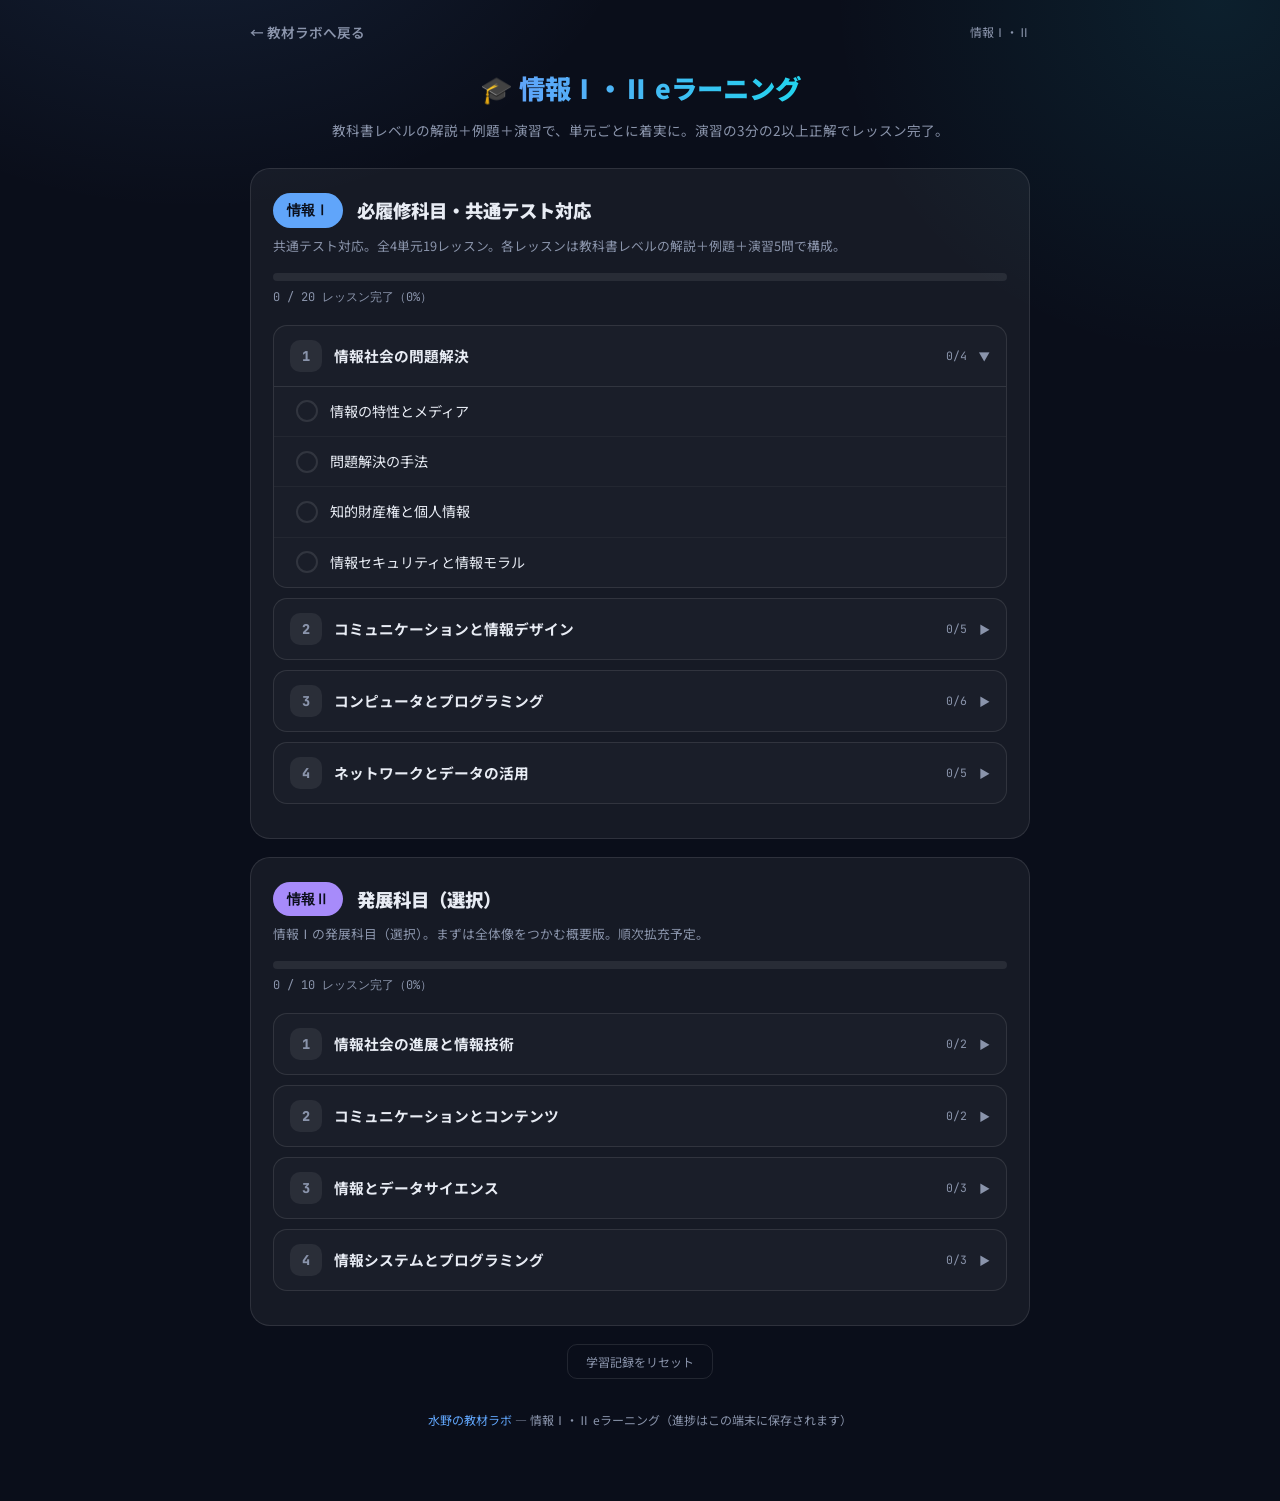
==== commit c40db256: "Expand 情報Ⅰ e-learning to textbook-replacement depth - Rebuild 情報Ⅰ as 4 units / 20 lessons targeting " ====
--- a/kyozai/elearning.html
+++ b/kyozai/elearning.html
@@ -89,9 +89,9 @@
 .crumb{font-size:.75rem;color:var(--sub);margin-bottom:14px}
 .crumb a{color:var(--blue);text-decoration:none}
 .l-title{font-size:1.3rem;font-weight:900;margin-bottom:20px;line-height:1.5}
-.sec{margin-bottom:22px}
+.sec{margin-bottom:24px}
 .sec h3{
-  font-size:.95rem;font-weight:800;margin-bottom:8px;color:var(--cyan);
+  font-size:.98rem;font-weight:800;margin-bottom:8px;color:var(--cyan);
   display:flex;align-items:center;gap:8px;
 }
 .sec h3::before{content:"■";font-size:.6rem}
@@ -101,11 +101,36 @@
   font-family:var(--mono);font-size:.82em;background:rgba(0,0,0,.4);
   border:1px solid var(--border);border-radius:6px;padding:2px 7px;color:var(--green);
 }
+.sec table{
+  border-collapse:collapse;margin:10px 0;font-size:.8rem;width:100%;
+}
+.sec th,.sec td{border:1px solid var(--border);padding:6px 10px;text-align:left;color:#c6cede}
+.sec th{color:var(--cyan);background:rgba(34,211,238,.06);font-weight:700;white-space:nowrap}
+.sec td b{color:var(--amber)}
+.sec .tbl-scroll{overflow-x:auto}
+.sec ul{margin:6px 0 8px 22px;font-size:.9rem;color:#c6cede}
+.sec li{margin-bottom:4px}
 .keybox{
   background:rgba(96,165,250,.07);border:1px solid rgba(96,165,250,.25);
   border-radius:12px;padding:12px 16px;font-size:.85rem;margin-top:6px;
 }
 .keybox::before{content:"🔑 ここがポイント";display:block;font-weight:800;font-size:.75rem;color:var(--blue);margin-bottom:4px}
+.keybox b{color:var(--amber)}
+
+/* 例題ボックス */
+.exbox{
+  border:1px solid rgba(52,211,153,.3);border-radius:14px;margin:18px 0;overflow:hidden;
+}
+.exbox .ex-q{background:rgba(52,211,153,.08);padding:12px 16px;font-size:.88rem}
+.exbox .ex-q::before{content:"📝 例題";display:block;font-weight:800;font-size:.75rem;color:var(--green);margin-bottom:4px}
+.exbox .ex-toggle{
+  width:100%;background:transparent;border:none;border-top:1px solid rgba(52,211,153,.3);
+  color:var(--green);font-weight:700;font-size:.8rem;padding:10px;cursor:pointer;font-family:inherit;
+}
+.exbox .ex-s{display:none;padding:12px 16px;font-size:.85rem;color:#c6cede;border-top:1px solid rgba(52,211,153,.2)}
+.exbox.open .ex-s{display:block}
+.exbox b{color:var(--amber)}
+.exbox code{font-family:var(--mono);font-size:.82em;background:rgba(0,0,0,.4);border:1px solid var(--border);border-radius:6px;padding:2px 7px;color:var(--green)}
 
 /* 理解度チェック */
 .check-h{font-size:1rem;font-weight:900;margin:26px 0 4px;color:var(--amber)}
@@ -113,6 +138,7 @@
 .cq{margin-bottom:20px}
 .cq .qt{font-size:.92rem;font-weight:700;margin-bottom:10px}
 .cq .qt .qno{color:var(--amber);font-family:var(--mono);margin-right:6px}
+.cq .qt code{font-family:var(--mono);font-size:.82em;background:rgba(0,0,0,.4);border:1px solid var(--border);border-radius:6px;padding:2px 7px;color:var(--green);font-weight:400}
 .opts{display:grid;gap:9px}
 .opt{
   padding:12px 15px;border-radius:12px;border:1px solid var(--border);
@@ -158,222 +184,467 @@
 'use strict';
 /* =========================================================
    コンテンツデータ
-   sec: 解説ブロック / key: まとめ / quiz: 理解度チェック(正解は常にa=0で定義し表示時シャッフル)
+   secs: 解説 / ex: 例題(解答は開閉式) / key: まとめ /
+   quiz: 理解度チェック(正解は常に先頭で定義し表示時シャッフル)
 ========================================================= */
 const COURSES = [
 { id:'i1', name:'情報Ⅰ', badge:'badge-i1', pbar:'pbar-i1',
-  desc:'高校情報科の必履修科目。情報社会・情報デザイン・プログラミング・ネットワークとデータ活用の4単元。',
+  desc:'共通テスト対応。全4単元19レッスン。各レッスンは教科書レベルの解説＋例題＋演習5問で構成。',
   units:[
-  /* ============ 情報Ⅰ 単元1 ============ */
-  { name:'情報社会の問題解決', lessons:[
-    { title:'情報とメディアの特性',
-      secs:[
-        { h:'「情報」とは何か', p:'情報とは、<b>受け手にとって意味や価値をもつもの</b>。データ（事実の記録）を整理・解釈したものが情報になる。情報には「<b>形がない</b>」「<b>消えない</b>」「<b>簡単に複製できる</b>」「<b>瞬時に伝わる</b>」という、モノとは違う4つの特性がある。' },
-        { h:'メディアの分類', p:'メディアは情報を伝える媒体のこと。役割で分けると、<b>表現のためのメディア</b>（文字・音声・画像）、<b>伝達のためのメディア</b>（電話・インターネット）、<b>記録のためのメディア</b>（紙・SSD）の3つに分類できる。' },
-        { h:'情報の信ぴょう性', p:'発信者が不明な情報、一次情報から遠い情報は信ぴょう性が下がる。<b>複数の情報源で確認する（クロスチェック）</b>、発信元・発信日時を確かめる習慣が重要。メディアの特性を理解し情報を主体的に読み解く力を<b>メディアリテラシー</b>という。' },
-      ],
-      key:'情報は「残る・広まる・消せない」。だから発信前に一度立ち止まる。受信時はクロスチェック。',
-      quiz:[
-        { q:'情報の特性として適切でないものは？', o:['一度渡すと手元からなくなる','複製が容易である','形がない','瞬時に伝播する'], e:'モノと違い、情報は渡しても手元に残る（消えない）。だからこそ流出すると回収できない。' },
-        { q:'情報の信ぴょう性を確かめる行動として最も適切なのは？', o:['複数の情報源で内容を照合する','いいね数が多い情報を信じる','検索結果の1位を信じる','友人が共有した情報は信じる'], e:'人気や順位は正しさの保証にならない。複数ソースの照合（クロスチェック）が基本。' },
-        { q:'「記録のためのメディア」に分類されるのは？', o:['SSD','文字','電話回線','身ぶり手ぶり'], e:'SSDや紙は記録メディア。文字は表現、電話回線は伝達のメディア。' },
-      ]},
-    { title:'問題解決の手順',
-      secs:[
-        { h:'問題とは「理想と現実のギャップ」', p:'問題解決とは、<b>理想（あるべき姿）と現実のギャップ</b>を埋める活動。まずギャップを言語化して<b>問題を明確化</b>することが出発点になる。' },
-        { h:'問題解決のプロセス', p:'基本の流れは「<b>①問題の明確化 → ②情報の収集・分析 → ③解決案の検討・実行 → ④評価・改善</b>」。一度で終わらせず、評価を次の改善につなげるサイクル（<b>PDCA</b>: Plan-Do-Check-Action）を回すことが大切。' },
-        { h:'発想と整理の手法', p:'アイデア出しには、批判禁止・自由奔放・質より量・便乗歓迎の4原則で行う<b>ブレーンストーミング</b>が有効。出たアイデアはカードにしてグループ化する<b>KJ法</b>や、樹形図・マトリクスなどの<b>思考ツール</b>で整理する。' },
-      ],
-      key:'問題＝理想－現実。明確化→収集→実行→評価のサイクル（PDCA）を回す。',
-      quiz:[
-        { q:'問題解決の最初のステップは？', o:['問題を明確にする','とにかく行動する','結果を評価する','解決案を選ぶ'], e:'ギャップ（問題）の言語化が最初。ここが曖昧だと後の全工程がぶれる。' },
-        { q:'ブレーンストーミングのルールとして正しいものは？', o:['他人のアイデアを批判しない','質の高い意見だけを出す','1人ずつ順番に発言し、他の案には触れない','リーダーの案に合わせる'], e:'批判禁止・自由奔放・質より量・便乗歓迎の4原則。量が質を生む。' },
-        { q:'PDCAサイクルの「C」が表すのは？', o:['評価（Check）','計画（Check…ではなくPlan）','行動（Change）','継続（Continue）'], e:'Plan（計画）→Do（実行）→Check（評価）→Action（改善）。' },
-      ]},
-    { title:'知的財産権と個人情報',
-      secs:[
-        { h:'知的財産権の全体像', p:'知的財産権は大きく、<b>著作権</b>（創作と同時に発生・登録不要）と<b>産業財産権</b>（特許権・実用新案権・意匠権・商標権、<b>出願・登録が必要</b>）に分かれる。著作権の保護期間は原則<b>著作者の死後70年</b>。' },
-        { h:'著作物の利用', p:'他人の著作物は原則として許諾が必要。ただし<b>私的使用のための複製</b>や、出所明示など要件を満たした<b>引用</b>は例外として認められる。利用条件をあらかじめ示す<b>クリエイティブ・コモンズ（CC）ライセンス</b>も普及している。' },
-        { h:'個人情報の保護', p:'<b>個人情報</b>は生存する個人を識別できる情報。氏名・住所のほか、顔写真やマイナンバー（<b>個人識別符号</b>）も含む。事業者には個人情報保護法により適切な取得・管理が義務づけられる。<b>プライバシー</b>（私生活をみだりに公開されない権利）や<b>肖像権</b>にも配慮が必要。' },
-      ],
-      key:'著作権は自動発生、産業財産権は登録が必要。引用は「主従関係・出所明示」などの要件を満たせば許諾不要。',
-      quiz:[
-        { q:'創作した時点で自動的に発生する権利は？', o:['著作権','特許権','商標権','意匠権'], e:'著作権は無方式主義。産業財産権（特許・実用新案・意匠・商標）は出願・登録が必要。' },
-        { q:'適法な「引用」の要件として正しいものは？', o:['出所を明示し、自分の文章が主で引用部分が従である','引用部分が全体の半分を超えてもよい','出所を示せば全文コピーしてよい','非営利なら何をしてもよい'], e:'引用は主従関係・明確な区別・出所明示・必要最小限が要件。' },
-        { q:'個人情報にあたらないものは？', o:['個人を特定できないよう加工された統計データ','顔写真','氏名と生年月日の組','マイナンバー'], e:'個人情報は「特定の個人を識別できる」情報。匿名加工された統計は該当しない。' },
-      ]},
-    { title:'情報セキュリティと情報モラル',
-      secs:[
-        { h:'情報セキュリティの3要素', p:'情報セキュリティは<b>機密性</b>（許可された人だけが使える）・<b>完全性</b>（改ざんされていない）・<b>可用性</b>（使いたいときに使える）の3要素（<b>CIA</b>）で考える。' },
-        { h:'身近な脅威', p:'偽サイトでIDやパスワードを盗む<b>フィッシング</b>、悪意あるソフトウェアの総称<b>マルウェア</b>（ウイルス・ランサムウェアなど）、人の心理の隙をつく<b>ソーシャルエンジニアリング</b>（肩越しの盗み見、なりすまし電話など）が代表的。' },
-        { h:'基本的な対策', p:'対策の基本は、<b>長く推測されにくいパスワード</b>の使い回し回避、<b>多要素認証</b>の利用、OS・アプリの<b>アップデート</b>、不審なリンクを開かないこと。SNSでは位置情報や個人が特定される投稿に注意し、<b>デジタルタトゥー</b>（一度拡散した情報は消せない）を意識する。' },
-      ],
-      key:'セキュリティはCIA（機密性・完全性・可用性）。技術対策＋人の注意の両輪で守る。',
-      quiz:[
-        { q:'情報セキュリティの3要素（CIA）の組み合わせは？', o:['機密性・完全性・可用性','機密性・安全性・信頼性','完全性・利便性・匿名性','可用性・拡張性・保守性'], e:'Confidentiality（機密性）・Integrity（完全性）・Availability（可用性）。' },
-        { q:'フィッシングの説明として正しいものは？', o:['偽のWebサイトへ誘導し認証情報を入力させる','大量の通信でサーバを停止させる','無線の電波を傍受する','ゴミ箱から書類を盗む'], e:'本物そっくりの偽サイト・偽メールで情報を「釣る」のがフィッシング。' },
-        { q:'ソーシャルエンジニアリングの例は？', o:['管理者になりすまして電話でパスワードを聞き出す','ウイルスを添付ファイルで送る','脆弱性を突いて侵入する','通信を暗号化する'], e:'技術ではなく人間の心理・行動の隙をつく攻撃をソーシャルエンジニアリングという。' },
-      ]},
-  ]},
-  /* ============ 情報Ⅰ 単元2 ============ */
-  { name:'コミュニケーションと情報デザイン', lessons:[
-    { title:'デジタル表現の基礎（2進数と情報量)',
-      secs:[
-        { h:'なぜ2進数か', p:'コンピュータは電圧の高低など<b>2つの状態</b>で情報を扱うため、すべてを<b>0と1（2進数）</b>で表す。1桁分の情報量が<b>1ビット</b>、8ビットで<b>1バイト</b>。nビットでは<b>2ⁿ通り</b>を表現できる（8ビット=256通り）。' },
-        { h:'単位の接頭語', p:'データ量はk（キロ=10³）、M（メガ=10⁶）、G（ギガ=10⁹）、T（テラ=10¹²）と大きくなる。おおまかに<b>1GB=1000MB</b>と換算できればよい。' },
-        { h:'基数変換', p:'2進数→10進数は各桁の重み（…8,4,2,1）を足す。10進数→2進数は<b>2で割った余りを下から並べる</b>。2進数4桁=16進数1桁の対応があるため、16進数は2進数の省略表記として使われる（例: <code>1111(2) = F(16) = 15(10)</code>）。' },
-      ],
-      key:'nビットで2ⁿ通り。2進4桁＝16進1桁。この対応が使えると変換が速い。',
-      quiz:[
-        { q:'3ビットで表現できる情報は何通り？', o:['8通り','3通り','6通り','16通り'], e:'2³=8通り（000〜111）。' },
-        { q:'2進数 1101 を10進数にすると？', o:['13','11','12','14'], e:'8+4+0+1=13。' },
-        { q:'16進数の A は10進数でいくつ？', o:['10','11','15','16'], e:'A=10, B=11, …, F=15。' },
-      ]},
-    { title:'文字・音のデジタル化',
-      secs:[
-        { h:'文字コード', p:'文字は1文字ずつ番号（<b>文字コード</b>）を割り当てて表す。英数字の<b>ASCII</b>（7ビット）、日本語を含む<b>Shift_JIS</b>、世界中の文字を統一的に扱う<b>Unicode（UTF-8）</b>が代表的。異なるコードで解釈すると<b>文字化け</b>が起こる。' },
-        { h:'音のデジタル化（PCM）', p:'音の波を、①一定間隔で切り取り（<b>標本化/サンプリング</b>）、②値を段階に丸め（<b>量子化</b>）、③2進数にする（<b>符号化</b>）。1秒あたりの標本化回数が<b>サンプリング周波数</b>（CDは44,100Hz）、段階の細かさが<b>量子化ビット数</b>（CDは16ビット）。' },
-        { h:'データ量の計算', p:'音のデータ量 = <b>サンプリング周波数 × 量子化ビット数 × チャンネル数 × 秒数</b>。標本化定理により、元の音の<b>最高周波数の2倍以上</b>のサンプリング周波数があれば波形を再現できる。' },
-      ],
-      key:'デジタル化の3ステップ「標本化→量子化→符号化」は音・画像に共通の考え方。',
-      quiz:[
-        { q:'音のデジタル化の正しい手順は？', o:['標本化→量子化→符号化','量子化→標本化→符号化','符号化→量子化→標本化','標本化→符号化→量子化'], e:'波を時間で区切り（標本化）、値を丸め（量子化）、2進数へ（符号化）。' },
-        { q:'文字化けの主な原因は？', o:['文字コードの解釈の不一致','通信速度の不足','画面の解像度不足','フォントの著作権'], e:'送り手と受け手で異なる文字コードで解釈すると別の文字に見える。' },
-        { q:'サンプリング周波数を上げると？', o:['より高い音まで記録でき、データ量は増える','データ量が減る','音は変わらない','音量が大きくなる'], e:'標本を細かく取るほど元の波形に忠実になるが、データ量は比例して増える。' },
-      ]},
-    { title:'画像・動画のデジタル化と圧縮',
-      secs:[
-        { h:'画像のデジタル化', p:'画像は小さな点（<b>画素/ピクセル</b>）の集まりで表す。画素の細かさが<b>解像度</b>、色の段階の多さが<b>階調</b>。光の三原色<b>RGB</b>を各8ビット（計24ビット）で表すと約<b>1677万色</b>（フルカラー）になる。印刷では色の三原色<b>CMY(K)</b>を使う。' },
-        { h:'動画の仕組み', p:'動画は静止画（<b>フレーム</b>）を高速に切り替えて動きを表現する。1秒あたりのフレーム数を<b>フレームレート（fps）</b>という。テレビは約30fps、映画は24fpsが伝統的。' },
-        { h:'圧縮', p:'完全に元へ戻せる<b>可逆圧縮</b>（ZIP、PNG）と、人間が気づきにくい情報を削って大幅に小さくする<b>非可逆圧縮</b>（JPEG、MP3、MP4）がある。圧縮前後のデータ量の比を<b>圧縮率</b>という。' },
-      ],
-      key:'画像のデータ量 = 画素数 × 1画素あたりのビット数。用途で可逆/非可逆を使い分ける。',
-      quiz:[
-        { q:'フルカラー（24ビットカラー）で表せる色数は約何色？', o:['約1677万色','約6万5千色','約256色','約10億色'], e:'2²⁴ = 16,777,216 ≒ 1677万色。RGB各8ビット。' },
-        { q:'非可逆圧縮を使っている形式は？', o:['JPEG','PNG','ZIP','BMP'], e:'JPEGは人の目が気づきにくい情報を削る非可逆圧縮。PNG・ZIPは可逆。' },
-        { q:'100×100画素、1画素24ビットの画像のデータ量は？', o:['30,000バイト','240,000バイト','10,000バイト','24,000ビット'], e:'100×100×24=240,000ビット=30,000バイト。ビット→バイトは8で割る。' },
-      ]},
-    { title:'情報デザイン',
-      secs:[
-        { h:'情報デザインとは', p:'情報を<b>相手に的確に伝わるように整理・表現する</b>工夫が情報デザイン。手法として、余計な情報を削る<b>抽象化</b>（ピクトグラムなど）、順序や基準で並べる<b>構造化</b>、図解やグラフで見せる<b>可視化</b>がある。' },
-        { h:'ユニバーサルデザインとアクセシビリティ', p:'年齢・障害・言語によらず誰もが使えるデザインを<b>ユニバーサルデザイン</b>という。Webでは、色だけに頼らない配色（<b>カラーユニバーサルデザイン</b>）、画像への代替テキスト付与などで<b>アクセシビリティ</b>（利用しやすさ）を高める。' },
-        { h:'伝わるデザインの原則', p:'デザインの4原則は<b>近接</b>（関連するものは近づける）・<b>整列</b>（端をそろえる）・<b>反復</b>（同じルールを繰り返す）・<b>対比（強弱）</b>（重要なものを目立たせる）。フォントや色は増やしすぎず、目的に合わせて選ぶ。' },
-      ],
-      key:'抽象化・構造化・可視化で「伝わる」形に。誰にでも使えるか（アクセシビリティ）も常に確認。',
-      quiz:[
-        { q:'ピクトグラムが使っている情報デザインの手法は？', o:['抽象化','暗号化','冗長化','正規化'], e:'非常口マークのように、余計な要素を削って本質だけを残すのが抽象化。' },
-        { q:'デザインの4原則に含まれないものは？', o:['装飾','近接','整列','対比'], e:'4原則は近接・整列・反復・対比。装飾を増やすことは目的ではない。' },
-        { q:'アクセシビリティを高める工夫として適切なものは？', o:['画像に内容を説明する代替テキストを付ける','情報を色の違いだけで区別する','文字をできるだけ小さくする','点滅を多用して注意を引く'], e:'代替テキストは読み上げソフト利用者にも情報を届ける。色のみの区別は色覚特性によっては伝わらない。' },
-      ]},
-  ]},
-  /* ============ 情報Ⅰ 単元3 ============ */
-  { name:'コンピュータとプログラミング', lessons:[
-    { title:'コンピュータの仕組み',
-      secs:[
-        { h:'ハードウェアの五大装置', p:'コンピュータは<b>入力・記憶・演算・制御・出力</b>の五大装置からなる。演算と制御を担うのが<b>CPU</b>。実行中のプログラムやデータは<b>主記憶装置（メモリ）</b>に置かれ、電源を切っても消えない保存には<b>補助記憶装置</b>（SSD/HDD）を使う。' },
-        { h:'ソフトウェア', p:'ソフトウェアは、ハードウェアを管理しアプリに共通機能を提供する<b>基本ソフトウェア（OS）</b>と、特定の目的のための<b>応用ソフトウェア（アプリ）</b>に分かれる。' },
-        { h:'論理回路と演算', p:'CPUの中身は<b>論理回路</b>（AND・OR・NOTなどの組み合わせ）でできている。コンピュータ内部の計算はすべて2進数で行われ、小数は誤差を含むことがある（<b>丸め誤差</b>）。' },
-      ],
-      key:'五大装置とデータの流れ（入力→記憶⇄演算（制御）→出力）を図でイメージできるように。',
-      quiz:[
-        { q:'CPUが担う機能は？', o:['演算と制御','入力と出力','記憶と通信','表示と印刷'], e:'CPU＝中央処理装置。演算装置と制御装置の役割を持つ。' },
-        { q:'電源を切ると内容が消える装置は？', o:['主記憶装置（メモリ）','SSD','HDD','DVD'], e:'メモリ（RAM）は揮発性。だから作業中のファイルは保存が必要。' },
-        { q:'OSの役割として正しいものは？', o:['ハードウェアを管理しアプリに共通機能を提供する','文書を作成する','Webページを閲覧する','画像を編集する'], e:'OSは基本ソフトウェア。アプリとハードウェアの橋渡しをする。' },
-      ]},
-    { title:'アルゴリズムとプログラムの基本',
-      secs:[
-        { h:'アルゴリズムと制御構造', p:'問題を解く手順を<b>アルゴリズム</b>といい、<b>フローチャート</b>やアクティビティ図で表せる。どんなアルゴリズムも<b>順次・分岐（if）・反復（for/while）</b>の3つの制御構造の組み合わせで書ける。' },
-        { h:'変数と演算', p:'<b>変数</b>は値を入れる箱。<code>x = x + 1</code> の「=」は等しいではなく<b>代入</b>。比較には <code>==</code>（等しい）、<code>!=</code>（等しくない）、<code>&lt;</code> <code>&gt;</code> を使う。' },
-        { h:'Pythonの基本形', p:'分岐は <code>if 条件:</code>、繰り返しは <code>for i in range(5):</code>（0〜4の5回）。<b>インデント（字下げ）でブロックを表す</b>のがPythonの特徴。<code>range(1, 6)</code> は1〜5を生成する（終わりの値は含まない）。' },
-      ],
-      key:'順次・分岐・反復の3構造がすべての基本。range(n)は0からn-1まで、が定番のつまずきポイント。',
-      quiz:[
-        { q:'アルゴリズムの3つの基本構造は？', o:['順次・分岐・反復','入力・処理・出力','宣言・代入・参照','設計・実装・評価'], e:'この3つの組み合わせであらゆる処理が書ける（構造化定理）。' },
-        { q:'Pythonで range(3) が生成する値は？', o:['0, 1, 2','1, 2, 3','0, 1, 2, 3','3'], e:'range(n)は0からn-1まで。回数は3回だが値は0,1,2。' },
-        { q:'x = 10 のあと x = x * 2 + 1 を実行すると x は？', o:['21','20','11','101'], e:'右辺が先に計算される：10×2+1=21 が x に代入される。' },
-      ]},
-    { title:'プログラミングの応用（関数・配列・探索）',
-      secs:[
-        { h:'関数', p:'処理をまとめて名前を付けたものが<b>関数</b>。Pythonでは <code>def 名前(引数):</code> で定義し、<code>return</code> で値を返す。同じ処理を繰り返し書かずに済み、プログラムの見通しがよくなる。' },
-        { h:'配列（リスト）', p:'複数の値をまとめて扱うのが<b>配列（Pythonではリスト）</b>。<code>a = [10, 20, 30]</code> のとき <code>a[0]</code> は10。<b>添字は0から始まる</b>。要素数は <code>len(a)</code> で得られる。' },
-        { h:'探索と整列', p:'目的の値を探す<b>探索</b>には、先頭から順に調べる<b>線形探索</b>と、整列済みデータの範囲を半分ずつ絞る<b>二分探索</b>がある。二分探索は圧倒的に速い（1000件でも約10回）が、<b>事前の整列が必要</b>。並べ替え（<b>整列/ソート</b>）には交換法（バブルソート）や選択法がある。' },
-      ],
-      key:'リストの添字は0始まり。二分探索は「整列済みならば」高速——条件までセットで覚える。',
-      quiz:[
-        { q:'a = [5, 8, 2] のとき a[1] の値は？', o:['8','5','2','1'], e:'添字は0始まり。a[0]=5, a[1]=8, a[2]=2。' },
-        { q:'二分探索を使うための条件は？', o:['データが整列されていること','データが数値であること','データが100件以下であること','データに重複がないこと'], e:'半分に絞る判断は大小関係を使うため、整列済みであることが前提。' },
-        { q:'関数を使う主な利点は？', o:['同じ処理を再利用でき、プログラムの見通しがよくなる','必ず実行速度が上がる','メモリを消費しなくなる','エラーが起こらなくなる'], e:'関数化の本質は再利用と構造化。速度やエラーが自動で改善するわけではない。' },
-      ]},
-    { title:'モデル化とシミュレーション',
-      secs:[
-        { h:'モデル化', p:'現実の複雑な対象を、目的に応じて<b>単純化して表現したもの</b>がモデル。数式で表す<b>数理モデル</b>、図で表す<b>図的モデル</b>、実物を模した<b>物理モデル</b>などがある。変化のしかたで<b>確定的モデル</b>（結果が一意）と<b>確率的モデル</b>（偶然を含む）にも分けられる。' },
-        { h:'シミュレーション', p:'モデルを使って実験することが<b>シミュレーション</b>。実物では危険・高価・時間がかかる実験（災害予測、渋滞、感染症の広がり）を安全に何度も試せる。' },
-        { h:'乱数とモンテカルロ法', p:'確率的な現象はコンピュータの<b>乱数</b>で再現する。乱数を大量に使って近似解を得る方法を<b>モンテカルロ法</b>といい、円周率の近似などが有名。<b>モデルは単純化ゆえに現実と完全には一致しない</b>ことを忘れずに結果を解釈する。' },
-      ],
-      key:'モデルは目的に応じた「割り切り」。シミュレーション結果は仮定込みで解釈する。',
-      quiz:[
-        { q:'モデル化の説明として正しいものは？', o:['目的に応じて対象を単純化して表現すること','対象を完全に再現すること','対象を暗号化すること','対象を圧縮して保存すること'], e:'すべてを再現するのではなく、目的に必要な要素だけを残すのがモデル化。' },
-        { q:'サイコロの出目のように偶然を含むモデルは？', o:['確率的モデル','確定的モデル','静的モデル','物理モデル'], e:'乱数的な要素を含むモデルは確率的モデル。毎回同じ結果になるのが確定的モデル。' },
-        { q:'シミュレーションの利点として適切なものは？', o:['危険や費用を伴う実験を安全に繰り返せる','結果が現実と必ず一致する','モデルを作らなくてよい','計算せずに答えが出る'], e:'安全・低コスト・反復可能が利点。ただし結果はモデルの仮定に依存する。' },
-      ]},
-  ]},
-  /* ============ 情報Ⅰ 単元4 ============ */
-  { name:'ネットワークとデータの活用', lessons:[
-    { title:'ネットワークの仕組み',
-      secs:[
-        { h:'LANとWAN、プロトコル', p:'限られた範囲のネットワークが<b>LAN</b>、それらを広域に結ぶのが<b>WAN</b>。インターネットは世界中のネットワークの集合体。通信の約束事を<b>プロトコル</b>といい、インターネットでは<b>TCP/IP</b>が基盤となる。' },
-        { h:'パケット交換とIPアドレス', p:'データは<b>パケット</b>に分割して送られる（パケット交換方式）。回線を占有しないため効率がよく、一部が失われても再送できる。各機器は<b>IPアドレス</b>で識別され、<b>ルータ</b>がパケットの経路を選択する。' },
-        { h:'DNSとWWW', p:'人間が覚えやすい<b>ドメイン名</b>（example.comなど）とIPアドレスを対応づけるのが<b>DNS</b>。Webは<b>URL</b>で場所を指定し、ブラウザとサーバが<b>HTTP/HTTPS</b>でやり取りする。メールは送信に<b>SMTP</b>、受信に<b>POP/IMAP</b>を使う。' },
-      ],
-      key:'「パケットに分割→IPアドレス宛てにルータが中継→DNSが名前解決」という一連の流れを説明できるように。',
-      quiz:[
-        { q:'通信の約束事（規約）を何という？', o:['プロトコル','パケット','ドメイン','ストリーム'], e:'代表がTCP/IP。異なるメーカーの機器同士でも通信できるのは共通のプロトコルのおかげ。' },
-        { q:'DNSの役割は？', o:['ドメイン名とIPアドレスを対応づける','データを暗号化する','パケットの経路を選ぶ','ウイルスを検出する'], e:'名前解決。経路選択はルータの役割。' },
-        { q:'パケット交換方式の利点は？', o:['回線を占有せず効率よく通信できる','データが絶対に失われない','通信が必ず速くなる','暗号化が不要になる'], e:'細切れにして送るので1本の回線を多数の通信で共有できる。' },
-      ]},
-    { title:'情報セキュリティの技術',
-      secs:[
-        { h:'暗号化の方式', p:'暗号化と復号に<b>同じ鍵</b>を使うのが<b>共通鍵暗号</b>（高速だが鍵の受け渡しが課題）。<b>公開鍵と秘密鍵のペア</b>を使うのが<b>公開鍵暗号</b>（鍵配送問題を解決、処理は遅い）。実際の通信（TLS/SSL）では<b>両者を組み合わせる</b>（セッション鍵の共有に公開鍵暗号、データ本体は共通鍵暗号）。' },
-        { h:'認証とデジタル署名', p:'本人確認には、知識（パスワード）・所持（スマホ）・生体（指紋）を組み合わせる<b>多要素認証</b>が有効。<b>デジタル署名</b>は秘密鍵で署名し公開鍵で検証することで、<b>改ざんの検出となりすまし防止</b>を実現する。<b>電子証明書</b>（認証局が発行）が公開鍵の正当性を保証する。' },
-        { h:'その他の防御技術', p:'ネットワークの出入り口で通信を制御する<b>ファイアウォール</b>、通信内容を暗号化してインターネット上に仮想的な専用線を作る<b>VPN</b>、Webサイトの通信を暗号化する<b>HTTPS（TLS）</b>などが使われる。' },
-      ],
-      key:'共通鍵＝速いが鍵配送が課題、公開鍵＝配送問題を解決。実際はハイブリッドで使う。',
-      quiz:[
-        { q:'公開鍵暗号の説明として正しいものは？', o:['暗号化と復号に別の鍵（ペア）を使う','暗号化と復号に同じ鍵を使う','鍵を使わずに暗号化する','パスワードそのものを送信する'], e:'公開鍵で暗号化したものは対応する秘密鍵でしか復号できない。' },
-        { q:'多要素認証の例として正しいものは？', o:['パスワード＋スマホに届く確認コード','パスワードを2回入力','2つの異なるパスワード','長いパスワード1つ'], e:'知識・所持・生体のうち異なる2要素以上を組み合わせるのが多要素認証。' },
-        { q:'デジタル署名で実現できることは？', o:['改ざんの検出と送信者のなりすまし防止','通信の高速化','データ量の削減','コンピュータウイルスの駆除'], e:'署名の検証により「本人が作成し、途中で変更されていない」ことを確認できる。' },
-      ]},
-    { title:'データベースとデータの管理',
-      secs:[
-        { h:'データベースとDBMS', p:'大量のデータを整理して保存・共有する仕組みが<b>データベース</b>。管理ソフトウェアを<b>DBMS</b>といい、複数人の同時利用の制御（排他制御）、障害からの回復、アクセス権管理などを担う。' },
-        { h:'関係データベース', p:'最も普及しているのは、データを<b>表（テーブル）</b>の形で管理する<b>関係（リレーショナル）データベース</b>。行が1件のデータ、列が項目。各行を一意に識別する列を<b>主キー</b>という。操作には<b>SQL</b>という言語を使い、選択・射影・結合などの操作を行う。' },
-        { h:'データの形式', p:'データ交換には、カンマ区切りの<b>CSV</b>、階層構造を表せる<b>JSON</b>や<b>XML</b>がよく使われる。国や自治体が公開する<b>オープンデータ</b>を活用する動きも広がっている。' },
-      ],
-      key:'RDBは「表・主キー・SQL」。主キー＝行を一意に特定する項目、が最頻出。',
-      quiz:[
-        { q:'関係データベースで各行を一意に識別する項目を何という？', o:['主キー','外部キー','インデックス','フィールド'], e:'例えば生徒表なら学籍番号。重複や空欄があってはいけない。' },
-        { q:'関係データベースを操作する言語は？', o:['SQL','HTML','CSS','FTP'], e:'SELECT文などでデータの検索・追加・更新・削除を行う。' },
-        { q:'カンマでデータを区切ったテキスト形式は？', o:['CSV','PDF','PNG','EXE'], e:'CSV（Comma-Separated Values）。表計算ソフトとの相性がよく、データ交換の定番。' },
-      ]},
-    { title:'データの分析と活用',
-      secs:[
-        { h:'データの種類', p:'データは数値で測れる<b>量的データ</b>（身長、点数）と、分類を表す<b>質的データ</b>（血液型、好きな教科）に分かれる。分析の前には、欠損値や外れ値、表記ゆれを整える<b>データクレンジング</b>が必要。' },
-        { h:'代表値とばらつき', p:'データの中心を表す<b>代表値</b>には<b>平均値・中央値・最頻値</b>がある。外れ値の影響を受けにくいのは中央値。ばらつきは<b>分散・標準偏差</b>や、箱ひげ図で使う<b>四分位数</b>で表す。' },
-        { h:'相関と因果', p:'2つの量の関係は<b>散布図</b>と<b>相関係数</b>（−1〜+1）で調べる。ただし<b>相関があっても因果があるとは限らない</b>。背後の第3の要因（<b>疑似相関</b>）に注意。グラフは目的に応じて棒（比較）・折れ線（推移）・円（割合）・散布図（関係）を使い分ける。' },
-      ],
-      key:'「相関≠因果」は情報Ⅰ最重要フレーズ。外れ値に強い代表値は中央値。',
-      quiz:[
-        { q:'外れ値の影響を受けにくい代表値は？', o:['中央値','平均値','合計値','最大値'], e:'極端な値が1つあると平均は大きく動くが、中央値（順位の真ん中）は動きにくい。' },
-        { q:'「アイスの売上」と「水難事故」に相関があるとき、正しい解釈は？', o:['気温という共通要因による疑似相関の可能性を考える','アイスが事故の原因と断定する','事故がアイスの売上を増やすと断定する','データが間違っていると断定する'], e:'相関≠因果。両方に影響する第3の要因（気温）を疑うのが正しい姿勢。' },
-        { q:'時間による変化（推移）を示すのに適したグラフは？', o:['折れ線グラフ','円グラフ','ヒストグラム','レーダーチャート'], e:'折れ線は推移、円は割合、棒は比較、散布図は2変数の関係。' },
-      ]},
+/* ================================================================
+   情報Ⅰ 第1単元 情報社会の問題解決
+================================================================ */
+{ name:'情報社会の問題解決', lessons:[
+
+{ title:'情報の特性とメディア',
+  secs:[
+    { h:'データ・情報・知識の違い', p:'<b>データ</b>は事実や出来事の記録そのもの（例：「気温32℃」）。データを目的に応じて整理し、意味づけしたものが<b>情報</b>（例：「今日は真夏日だ」）。情報を分析・一般化して問題解決に使える形にしたものが<b>知識</b>（例：「真夏日は熱中症対策が必要だ」）。この階層は<b>DIKWモデル</b>（Data→Information→Knowledge→Wisdom）と呼ばれる。試験では「これはデータか情報か」を判別させる問題が出る。' },
+    { h:'情報の4つの特性', p:'モノ（物質）と比べたとき、情報には次の特性がある。<div class="tbl-scroll"><table><tr><th>特性</th><th>意味</th><th>具体例・注意点</th></tr><tr><td><b>残存性</b></td><td>人に伝えても自分の手元から消えない</td><td>秘密を教えても自分は忘れない。流出情報は回収不能</td></tr><tr><td><b>複製性</b></td><td>容易にコピーでき、劣化しない</td><td>違法コピーが問題になる根本原因</td></tr><tr><td><b>伝播性</b></td><td>短時間で広範囲に伝わる</td><td>SNSでの拡散・炎上。デマも一瞬で広がる</td></tr><tr><td>形がない<br>（無形性）</td><td>物質ではないため形で確認できない</td><td>盗まれても気づきにくい</td></tr></table></div>' },
+    { h:'メディアの3分類', p:'メディア＝情報を伝える仲立ちをするもの。役割で3つに分類できる。<ul><li><b>表現のためのメディア</b>：文字・音声・静止画・動画など</li><li><b>伝達のためのメディア</b>：電話・郵便・インターネット・テレビ放送など</li><li><b>記録のためのメディア</b>：紙・USBメモリ・SSD・光ディスクなど</li></ul>また、新聞・テレビのように少数の発信者から多数へ一方向に伝える<b>マスメディア</b>と、誰もが発信者になれる双方向の<b>インターネットメディア</b>では、「情報の信頼性を担保する仕組み（編集・校閲）があるかどうか」が大きく異なる。' },
+    { h:'情報社会の影：偏る情報環境', p:'インターネットでは自分に都合のよい情報だけに囲まれる危険がある。<ul><li><b>フィルターバブル</b>：検索エンジンやSNSの<b>アルゴリズム</b>が、その人の好みに合う情報ばかり表示し、泡（バブル）に包まれたように視野が狭くなる現象</li><li><b>エコーチェンバー</b>：SNSで同じ意見の人ばかりとつながり、自分の意見が反響（エコー）して増幅され、それが世の中の多数派だと錯覚する現象</li><li><b>フェイクニュース</b>：虚偽の情報をニュースのように装ったもの。真偽を確認する活動を<b>ファクトチェック</b>という</li></ul>' },
+    { h:'メディアリテラシー', p:'メディアの特性を理解し、情報を<b>主体的に読み解き・活用し・発信する能力</b>をメディアリテラシーという。実践の基本は、①発信者は誰か・目的は何かを考える、②<b>一次情報</b>（当事者・発生源からの直接の情報）にあたる、③<b>クロスチェック</b>（複数の独立した情報源で照合する）、④発信日時を確認する（古い情報の再拡散が多い）。' },
+  ],
+  ex:[
+    { q:'災害発生直後、SNSで「動物園からライオンが逃げた」という画像つき投稿が拡散されている。あなたが取るべき行動として適切なものを考えよ。',
+      s:'<b>拡散しない</b>のが第一。①発信者は当事者（動物園・自治体・警察）か？　②画像は本当に今回のものか（過去画像の転用が典型的な手口）　③動物園や自治体の公式発表（一次情報）を確認する。実際に熊本地震（2016年）でこの内容のデマが拡散され、投稿者が偽計業務妨害の疑いで逮捕された。<b>善意のシェアもデマ拡散に加担する</b>ことを覚えておく。' },
+  ],
+  key:'情報の特性は<b>残存性・複製性・伝播性</b>の3点セットで暗記。フィルターバブル（アルゴリズムが原因）とエコーチェンバー（人のつながりが原因）の区別は頻出。',
+  quiz:[
+    { q:'「1組の数学の平均点は65点だった」という記述を先生が成績分析に役立てた。DIKWモデルで「各生徒の点数の一覧表」にあたるものは？', o:['データ','情報','知識','知恵'], e:'加工前の記録そのものはデータ。平均点という意味づけをしたものが情報。' },
+    { q:'情報の「残存性」の説明として最も適切なものは？', o:['他人に伝えても自分の手元からなくならない','コピーしても品質が落ちない','短時間で広範囲に伝わる','物質のような形をもたない'], e:'残存性＝伝えても残る。複製性・伝播性としっかり区別すること。' },
+    { q:'フィルターバブルの説明として正しいものは？', o:['アルゴリズムが利用者の好みに合う情報ばかりを表示し、視野が狭くなる現象','同じ意見の人同士がつながり意見が増幅される現象','偽の情報がニュースの形で拡散される現象','大量のデータが泡のように消える現象'], e:'フィルターバブルの主語は「アルゴリズム」。人間関係の中で増幅されるのはエコーチェンバー。' },
+    { q:'情報の信ぴょう性を確かめる方法として最も適切なものは？', o:['独立した複数の情報源と一次情報で内容を照合する','フォロワー数が多い人の投稿を信じる','拡散回数が多い情報を信じる','画像つきの投稿を信じる'], e:'人気・拡散数・画像の有無は信頼性の根拠にならない。クロスチェックと一次情報の確認が基本。' },
+    { q:'マスメディアと比較したインターネットメディアの特徴は？', o:['誰もが発信者になれるため、信頼性を編集・校閲で担保する仕組みが働きにくい','情報の伝わる速度が必ず遅い','双方向のやり取りができない','発信に国家資格が必要である'], e:'発信の自由と信頼性の担保はトレードオフ。だから受信者側のメディアリテラシーが重要になる。' },
+  ]},
+
+{ title:'問題解決の手法',
+  secs:[
+    { h:'問題とは何か', p:'問題＝<b>理想（あるべき姿）と現実のギャップ</b>。「部活の新入部員が少ない」なら、理想（20人ほしい）と現実（5人）の差の15人分が問題。最初にすべきは<b>問題の明確化</b>で、5W1H（いつ・どこで・誰が・何を・なぜ・どのように）や数値を使って具体的に言語化する。' },
+    { h:'問題解決のプロセスとPDCA', p:'基本の流れは「<b>①問題の明確化 → ②情報の収集・整理・分析 → ③解決策の立案・選択 → ④実行 → ⑤評価・改善・共有</b>」。1回で終わらせず、<b>PDCAサイクル</b>（Plan計画→Do実行→Check評価→Action改善）を回して継続的に改善する。評価のときは、実行前に決めておいた<b>評価基準</b>と照らし合わせることが重要。' },
+    { h:'発想の手法', p:'<ul><li><b>ブレーンストーミング</b>：集団でアイデアを出す手法。4原則＝<b>批判禁止</b>（判断は後回し）・<b>自由奔放</b>（突飛な案を歓迎）・<b>質より量</b>・<b>結合便乗</b>（他人の案に乗っかってよい）</li><li><b>KJ法</b>：出たアイデアを1枚1件でカードに書き、似たものを<b>グループ化</b>して見出しをつけ、関係を図解して構造を見いだす整理法</li><li><b>マインドマップ</b>：中心テーマから放射状に連想を広げる発想法</li></ul>' },
+    { h:'整理・比較・意思決定の道具', p:'<ul><li><b>ロジックツリー（樹形図）</b>：問題を「なぜ？」「どうやって？」で枝分かれさせ、原因や手段をもれなく洗い出す</li><li><b>マトリクス（比較表）</b>：候補×評価項目の表で比較。項目に重要度の<b>重みづけ</b>をして点数の合計で決める方法が客観的</li><li><b>座標軸</b>：「効果×コスト」のような2軸に配置して優先順位を見つける</li></ul>選択肢の間には多くの場合<b>トレードオフ</b>（一方を追求すると他方が犠牲になる関係。例：品質とコスト）があるため、何を優先するかの基準を先に決める。' },
+    { h:'計画の管理と合意形成', p:'作業計画は<b>ガントチャート</b>（縦に作業項目、横に期間をとり、帯で表す工程表）で見える化する。集団の意思決定では多数決が手軽だが、<b>少数意見が反映されない</b>限界がある。十分に議論して全員が納得できる案を探る<b>合意形成（コンセンサス）</b>の姿勢が大切。' },
+  ],
+  ex:[
+    { q:'文化祭の出し物を「お化け屋敷」「縁日」「映像上映」から選ぶ。評価項目を楽しさ（重み3）・実現しやすさ（重み2）・費用の安さ（重み1）とし、各項目を3点満点で採点したら、お化け屋敷（3,1,1）、縁日（2,3,3）、映像上映（1,3,3）だった。重みづけ評価で選ばれるのはどれか。',
+      s:'重み×点数の合計を計算する。<br>お化け屋敷：3×3＋1×2＋1×1＝<b>12点</b><br>縁日：2×3＋3×2＋3×1＝<b>15点</b><br>映像上映：1×3＋3×2＋3×1＝<b>12点</b><br>よって<b>縁日</b>。重みづけ評価は「どの項目を重視するか」を先に合意しておけるのが利点。' },
+  ],
+  key:'問題＝理想－現実。ブレスト4原則（<b>批判禁止・自由奔放・質より量・結合便乗</b>）とKJ法（カード→グループ化→図解）は名前と手順をセットで覚える。',
+  quiz:[
+    { q:'「問題」の定義として最も適切なものは？', o:['理想の状態と現実の状態のギャップ','困っている気持ち','他人から与えられた課題','失敗した経験'], e:'理想と現実の差を具体的に言語化することが問題解決のスタート。' },
+    { q:'ブレーンストーミングで適切な行動は？', o:['他人のアイデアに便乗して新しい案を出す','非現実的な案をその場で却下する','質の高い案だけを厳選して発言する','リーダーの案への賛否を多数決で決めながら進める'], e:'結合便乗は4原則のひとつ。批判・選別は発想の段階ではしない。' },
+    { q:'KJ法の手順として正しいものは？', o:['アイデアをカードに書き、似たものをグループ化し、構造を図解する','アイデアを時系列に並べて年表を作る','アイデアを多数決でひとつに絞る','中心テーマから放射状に連想を広げる'], e:'放射状に広げるのはマインドマップ。KJ法は「グループ化」がキーワード。' },
+    { q:'「画質を上げると通信量が増える」のような関係を何という？', o:['トレードオフ','フィードバック','シナジー','ボトルネック'], e:'一方を立てれば他方が立たない関係。優先順位の基準を先に決めて対処する。' },
+    { q:'ガントチャートの説明として正しいものは？', o:['作業項目と期間を帯状に表して進行を管理する図','データの分布を長方形で表した図','原因と結果を魚の骨の形に整理した図','項目間の割合を扇形で表した図'], e:'工程管理の定番。ヒストグラム（分布）や円グラフ（割合）と混同しない。' },
+  ]},
+
+{ title:'知的財産権と個人情報',
+  secs:[
+    { h:'知的財産権の全体像', p:'人間の知的な創作活動の成果を守る権利の総称が<b>知的財産権</b>。大きく<b>著作権</b>（文化的な創作物）と<b>産業財産権</b>（産業に関わるもの、特許庁に<b>出願・登録して初めて発生</b>）に分かれる。<div class="tbl-scroll"><table><tr><th>権利</th><th>保護対象</th><th>保護期間</th></tr><tr><td><b>特許権</b></td><td>発明（高度な技術的アイデア）</td><td>出願から20年</td></tr><tr><td><b>実用新案権</b></td><td>考案（物の形状・構造の工夫）</td><td>出願から10年</td></tr><tr><td><b>意匠権</b></td><td>デザイン（物の形・模様・色彩）</td><td>出願から25年</td></tr><tr><td><b>商標権</b></td><td>商品・サービスのマークや名称</td><td>登録から10年（<b>更新で半永久</b>）</td></tr></table></div>' },
+    { h:'著作権のしくみ', p:'著作物＝<b>思想または感情を創作的に表現したもの</b>（小説・音楽・絵画・写真・プログラムなど。単なるデータやアイデア自体は含まない）。著作権は創作した瞬間に<b>自動的に発生</b>し、登録は不要（<b>無方式主義</b>）。保護期間は原則<b>著作者の死後70年</b>。中身は2つに分かれる。<ul><li><b>著作者人格権</b>：公表権・氏名表示権・<b>同一性保持権</b>（勝手に改変されない権利）。人格と結びつくため<b>譲渡できない</b></li><li><b>著作権（財産権）</b>：複製権・<b>公衆送信権</b>（ネットにアップロードする権利）・上演権など。<b>譲渡・相続できる</b></li></ul>さらに、実演家・レコード製作者・放送事業者など「伝える人」を守る<b>著作隣接権</b>もある。' },
+    { h:'許諾なしで利用できる例外', p:'著作物の利用は原則許諾が必要だが、例外がある。<ul><li><b>私的使用のための複製</b>：個人・家庭内で使うためのコピー。ただし<b>コピーガードの解除</b>や、違法アップロードと知りながらの<b>ダウンロード</b>は私的使用でも違法</li><li><b>引用</b>：4要件＝①公表された著作物であること、②かぎ括弧などで<b>本文と明瞭に区別</b>、③自分の文章が<b>主</b>で引用が<b>従</b>、④<b>出所の明示</b>。要件を満たせば許諾不要</li><li><b>学校での複製</b>：授業で使う目的なら必要な限度で複製できる（教員・児童生徒。ただし市販ドリルの丸ごとコピーなど権利者の利益を不当に害する場合は不可）</li></ul>' },
+    { h:'クリエイティブ・コモンズ（CC）ライセンス', p:'著作者が「この条件なら自由に使ってよい」と意思表示する国際的な仕組み。4つの条件を組み合わせる。<ul><li><b>BY（表示）</b>：作者のクレジットを表示すること（全ライセンス共通）</li><li><b>NC（非営利）</b>：営利目的で使わないこと</li><li><b>ND（改変禁止）</b>：改変しないこと</li><li><b>SA（継承）</b>：改変した作品にも同じライセンスを付けること</li></ul>例：「CC BY-NC」＝クレジットを表示すれば非営利に限り改変・再配布できる。' },
+    { h:'個人情報とプライバシー', p:'<b>個人情報</b>＝生存する個人を識別できる情報。氏名・住所のほか、他の情報と組み合わせて特定できるものも含む。マイナンバーや指紋・顔認証データなどは<b>個人識別符号</b>としてそれ単体で個人情報になる。人種・信条・病歴・犯罪歴などは<b>要配慮個人情報</b>と呼ばれ、取得に<b>本人の同意が必要</b>。個人情報保護法により、事業者は利用目的の特定・通知、安全管理、本人の同意なき第三者提供の禁止などが義務づけられる。関連して、<b>プライバシー権</b>（私生活をみだりに公開されない権利）、<b>肖像権</b>（容姿を無断で撮影・公表されない権利）、<b>パブリシティ権</b>（有名人の名前や肖像がもつ経済的価値を独占する権利）、検索結果からの削除を求める「<b>忘れられる権利</b>」も押さえておく。' },
+  ],
+  ex:[
+    { q:'レポートに他人のブログ記事の一部を使いたい。適法な「引用」にするために必要なことを挙げよ。',
+      s:'①その記事が<b>公表されたもの</b>であることを確認する。②引用部分をかぎ括弧や字下げで<b>自分の文章と明瞭に区別</b>する。③あくまで自分の論述が主役で、引用は補強材料（<b>主従関係</b>）。④筆者名・記事タイトル・URL・閲覧日など<b>出所を明示</b>する。この4要件を満たせば<b>許諾は不要</b>。「許諾を取ること」は引用の要件ではない点がよく出題される。' },
+  ],
+  key:'著作権は<b>無方式主義</b>（自動発生）、産業財産権は<b>登録が必要</b>。譲渡できないのは<b>著作者人格権</b>。更新で半永久に守れるのは<b>商標権</b>だけ。',
+  quiz:[
+    { q:'他人に譲渡することができない権利は？', o:['著作者人格権','複製権','公衆送信権','特許権'], e:'人格権（公表権・氏名表示権・同一性保持権）は著作者本人だけのもの。財産権としての著作権は譲渡できる。' },
+    { q:'産業財産権のうち、更新により半永久的に保護を続けられるものは？', o:['商標権','特許権','意匠権','実用新案権'], e:'商標はブランドを守るものなので10年ごとの更新で継続できる。特許20年・実用新案10年・意匠25年。' },
+    { q:'適法な引用の要件に含まれないものは？', o:['著作者から事前に許諾を得ること','引用部分を明瞭に区別すること','自分の文章が主で引用が従であること','出所を明示すること'], e:'要件を満たした引用に許諾は不要。これが引用という制度の存在意義。' },
+    { q:'「CC BY-ND」のライセンスで許されることは？', o:['クレジットを表示したうえで、改変せずにそのまま配布する','自由に改変して配布する','クレジットなしで配布する','改変して別のライセンスを付ける'], e:'BY＝表示が必要、ND＝改変禁止。原形のままならクレジット付きで再配布できる。' },
+    { q:'要配慮個人情報にあたるものは？', o:['病歴','氏名','電話番号','生年月日'], e:'病歴・人種・信条・犯罪歴などは差別につながるおそれがあるため、取得に本人同意が必要。' },
+  ]},
+
+{ title:'情報セキュリティと情報モラル',
+  secs:[
+    { h:'情報セキュリティの3要素（CIA）', p:'<div class="tbl-scroll"><table><tr><th>要素</th><th>意味</th><th>対策の例</th></tr><tr><td><b>機密性</b><br>Confidentiality</td><td>許可された人だけがアクセスできる</td><td>パスワード、アクセス制御、暗号化</td></tr><tr><td><b>完全性</b><br>Integrity</td><td>情報が正確で改ざんされていない</td><td>デジタル署名、変更履歴</td></tr><tr><td><b>可用性</b><br>Availability</td><td>必要なときに使える</td><td>バックアップ、システムの二重化</td></tr></table></div>「サーバがダウンして使えない」は可用性、「成績データが書き換えられた」は完全性、「パスワードが漏れた」は機密性の侵害。' },
+    { h:'マルウェアの種類', p:'悪意あるソフトウェアの総称が<b>マルウェア</b>。<ul><li><b>ウイルス</b>：他のファイルに寄生して感染を広げる</li><li><b>ワーム</b>：宿主なしで<b>単独で自己増殖</b>し、ネットワーク経由で広がる</li><li><b>トロイの木馬</b>：便利なソフトを装って侵入し、裏で悪事を働く（自己増殖しない）</li><li><b>ランサムウェア</b>：データを勝手に<b>暗号化して人質</b>にし、身代金（ランサム）を要求する</li><li><b>スパイウェア</b>：利用者の情報をこっそり外部に送信する</li></ul>' },
+    { h:'人をだます攻撃', p:'<ul><li><b>フィッシング</b>：実在の企業を装ったメールやSMSで偽サイトへ誘導し、ID・パスワード・クレジットカード情報を入力させる</li><li><b>標的型攻撃</b>：特定の組織を狙い、業務メールを装った添付ファイルなどでマルウェアを送り込む</li><li><b>ソーシャルエンジニアリング</b>：技術を使わず人間の心理の隙をつく。肩越しにパスワードを盗み見る<b>ショルダーハック</b>、管理者になりすます電話、ゴミ箱の書類をあさる<b>トラッシング</b>など</li></ul>' },
+    { h:'認証と対策', p:'本人確認（認証）の3要素は<b>知識</b>（パスワード・暗証番号）・<b>所持</b>（ICカード・スマホ）・<b>生体</b>（指紋・顔・虹彩）。異なる要素を2つ以上組み合わせるのが<b>多要素認証</b>で、同じ要素を2つ（パスワード2個など）では多要素にならない。生体認証には、他人を誤って受け入れる率（<b>他人受入率</b>）と本人を誤って拒否する率（<b>本人拒否率</b>）があり、一方を厳しくすると他方が悪化する<b>トレードオフ</b>の関係にある。日常の対策は、①パスワードは長く・使い回さない、②OSやアプリを<b>更新</b>して脆弱性（セキュリティホール）をふさぐ、③ウイルス対策ソフトの定義ファイルを最新に保つ、④重要データの<b>バックアップ</b>、⑤怪しいリンク・添付ファイルを開かない。' },
+    { h:'セキュリティ関連の法律と情報モラル', p:'<ul><li><b>不正アクセス禁止法</b>：他人のID・パスワードで無断ログインする行為（なりすまし）、セキュリティホールを突く侵入、他人のパスワードを第三者に教える<b>助長行為</b>も処罰対象</li><li><b>ウイルス作成罪</b>（刑法）：正当な理由なくマルウェアを作成・提供・保管する行為</li></ul>また、一度ネットに出た情報は完全には消せず（<b>デジタルタトゥー</b>）、軽率な投稿が<b>炎上</b>や進学・就職への影響を招く。発信前に「世界中に公開されてよい内容か」を考える習慣が最大の防御になる。' },
+  ],
+  ex:[
+    { q:'「お荷物のお届けに伺いましたが不在のため持ち帰りました。下記よりご確認ください」というSMSが届き、URLが添えられていた。どう対応すべきか。',
+      s:'典型的な<b>フィッシング（スミッシング＝SMS版フィッシング）</b>。①<b>URLは開かない</b>。②荷物に心当たりがあっても、SMSのリンクではなく<b>公式アプリや公式サイトを自分で開いて</b>追跡番号を確認する。③開いてしまいID等を入力した場合は、すぐにパスワード変更とカード会社への連絡を。「あわてさせて確認させない」のが攻撃者の狙いなので、一呼吸おくことが対策になる。' },
+  ],
+  key:'CIA＝<b>機密性・完全性・可用性</b>を事例と対応づけられるように。ワーム（単独増殖）とウイルス（寄生）とトロイの木馬（偽装・増殖しない）の区別は頻出。',
+  quiz:[
+    { q:'サーバが攻撃を受けて停止し、サービスが利用できなくなった。損なわれたのはCIAのどれか？', o:['可用性','機密性','完全性','真正性'], e:'「使いたいときに使えない」＝可用性の侵害。DoS攻撃はこれを狙う。' },
+    { q:'データを暗号化して復元と引き換えに金銭を要求するマルウェアは？', o:['ランサムウェア','ワーム','スパイウェア','トロイの木馬'], e:'ランサム＝身代金。対策の柱は日頃のバックアップ。' },
+    { q:'多要素認証として成立する組み合わせは？', o:['パスワードと指紋認証','パスワードと秘密の質問','2種類のパスワード','2種類の秘密の質問'], e:'知識＋生体で2要素。パスワードと秘密の質問はどちらも「知識」なので1要素のまま。' },
+    { q:'生体認証で他人受入率を下げるように設定を厳しくすると、一般にどうなるか？', o:['本人拒否率が上がる','本人拒否率も下がる','認証速度が上がる','登録データが不要になる'], e:'他人を通しにくくすると本人もはじかれやすくなるトレードオフの関係。' },
+    { q:'不正アクセス禁止法で処罰される行為は？', o:['他人のIDとパスワードを使って無断でログインする','迷惑メールを大量に送信する','ネット上で他人を中傷する','違法な画像を所持する'], e:'なりすましログインや、他人のパスワードを教える助長行為が同法の対象。中傷は名誉毀損等、迷惑メールは特定電子メール法。' },
   ]},
 ]},
-/* ================================================= */
+
+/* ================================================================
+   情報Ⅰ 第2単元 コミュニケーションと情報デザイン
+================================================================ */
+{ name:'コミュニケーションと情報デザイン', lessons:[
+
+{ title:'数値の表現（2進数・16進数・補数）',
+  secs:[
+    { h:'なぜ2進数か・基数変換の基本', p:'コンピュータは電圧の高低の2状態で動くため、すべての情報を<b>0と1</b>で表す。2進数1桁＝<b>1ビット</b>、8ビット＝<b>1バイト</b>。<b>10進→2進は「2で割った余りを下から読む」</b>、<b>2進→10進は「各桁の重み（…8,4,2,1）を足す」</b>。2進数は桁が長くなるので、<b>4桁をまとめて16進数1桁</b>で表す（0〜9のあとA〜Fを使う。A=10, B=11, C=12, D=13, E=14, F=15）。<div class="tbl-scroll"><table><tr><th>10進</th><td>0</td><td>1</td><td>2</td><td>3</td><td>4</td><td>5</td><td>6</td><td>7</td><td>8</td><td>9</td><td>10</td><td>11</td><td>12</td><td>13</td><td>14</td><td>15</td></tr><tr><th>2進</th><td>0000</td><td>0001</td><td>0010</td><td>0011</td><td>0100</td><td>0101</td><td>0110</td><td>0111</td><td>1000</td><td>1001</td><td>1010</td><td>1011</td><td>1100</td><td>1101</td><td>1110</td><td>1111</td></tr><tr><th>16進</th><td>0</td><td>1</td><td>2</td><td>3</td><td>4</td><td>5</td><td>6</td><td>7</td><td>8</td><td>9</td><td>A</td><td>B</td><td>C</td><td>D</td><td>E</td><td>F</td></tr></table></div>' },
+    { h:'2進数の小数', p:'小数点以下の重みは <b>0.5（2⁻¹）、0.25（2⁻²）、0.125（2⁻³）…</b>と半分ずつになる。例：<code>0.101(2) = 0.5 + 0.125 = 0.625</code>。10進小数→2進は「<b>2倍して整数部分を取り出す</b>」を繰り返す。重要なのは、10進の0.1のように<b>2進数では無限小数になってしまう数がある</b>こと。これがコンピュータの計算誤差（<b>丸め誤差</b>）の原因になる。' },
+    { h:'負の数：2の補数', p:'コンピュータは引き算専用の回路を持たず、負数を<b>2の補数</b>で表して「足し算」で引き算を実現する。2の補数の作り方＝「<b>全ビットを反転して1を足す</b>」。例（4ビット）：3＝0011 → 反転1100 → ＋1＝<b>1101がマイナス3</b>。最上位ビットが1なら負数。nビットで表せる範囲は<b>−2ⁿ⁻¹ 〜 2ⁿ⁻¹−1</b>（8ビットなら−128〜＋127）。' },
+    { h:'2進数の加算とオーバーフロー', p:'加算は「1＋1＝10（桁上がり）」に注意して筆算する。表せる範囲を超えると<b>オーバーフロー</b>（あふれ）が起きて正しい結果にならない。補数を使った引き算では、いちばん上からあふれた桁上がりは<b>無視してよい</b>のがルール。' },
+    { h:'実数の表現と誤差', p:'小数点の位置を固定する<b>固定小数点数</b>と、<code>±仮数×2^指数</code> の形で表す<b>浮動小数点数</b>（符号部・指数部・仮数部）がある。浮動小数点は広い範囲を表せるが桁数が有限なので、<b>丸め誤差</b>（表しきれず四捨五入等で生じる誤差）や<b>打ち切り誤差</b>（計算を途中でやめることによる誤差）が生じる。「コンピュータの計算は常に厳密」ではないことを覚えておく。' },
+  ],
+  ex:[
+    { q:'10進数の45を2進数と16進数で表せ。',
+      s:'2で割って余りを並べる：45÷2=22…<b>1</b>、22÷2=11…<b>0</b>、11÷2=5…<b>1</b>、5÷2=2…<b>1</b>、2÷2=1…<b>0</b>、1÷2=0…<b>1</b>。下から読んで <b>101101(2)</b>。<br>16進へは4桁区切り：<code>0010 | 1101</code> → 2とD → <b>2D(16)</b>。<br>検算：32+8+4+1=45 ✓' },
+    { q:'4ビットの2の補数表現を使って 6−3 を加算で計算せよ。',
+      s:'6＝<code>0110</code>。−3は「3＝0011を反転→1100、＋1→<code>1101</code>」。<br>加算：<code>0110 + 1101 = 10011</code>。5桁目のあふれ（桁上がり）は<b>無視</b>して <code>0011</code>＝<b>3</b>。正しく 6−3＝3 が求まった。' },
+  ],
+  key:'2の補数＝<b>反転して＋1</b>。nビットの範囲は<b>−2ⁿ⁻¹〜2ⁿ⁻¹−1</b>（マイナス側が1つ多い）。2進4桁＝16進1桁の対応表は書けるように。',
+  quiz:[
+    { q:'2進数 110101 を10進数で表すと？', o:['53','43','49','57'], e:'32+16+4+1=53。重み（32,16,8,4,2,1）のうち1が立つ桁を足す。' },
+    { q:'10進数の 0.625 を2進数で表すと？', o:['0.101','0.110','0.011','0.625'], e:'0.625=0.5+0.125=2⁻¹+2⁻³ なので 0.101。2倍法でも確認できる（0.625→1.25→0.5→1.0）。' },
+    { q:'8ビットの2の補数表現で表せる整数の範囲は？', o:['−128〜＋127','−127〜＋128','−255〜＋255','0〜255'], e:'−2⁷〜2⁷−1。0を非負側に含むため、マイナス側が1つ広い。' },
+    { q:'4ビットの2の補数表現で −6 を表すと？', o:['1010','0110','1001','1110'], e:'6=0110 → 反転1001 → ＋1で1010。検算：1010+0110=10000→下位4桁0000=0 ✓' },
+    { q:'16進数 A5 を10進数で表すと？', o:['165','105','1605','95'], e:'A=10なので 10×16+5=165。' },
+  ]},
+
+{ title:'情報量と文字のデジタル化',
+  secs:[
+    { h:'情報量：nビットで2ⁿ通り', p:'1ビットで2通り、2ビットで4通り、<b>nビットで2ⁿ通り</b>を区別できる。逆に「M通りを区別するのに必要な最小ビット数」は<b>2ⁿ≧Mとなる最小のn</b>。例：26文字のアルファベットなら2⁴=16では足りず2⁵=32≧26なので<b>5ビット</b>。この「何通り⇔何ビット」の往復は共通テスト最頻出の計算。' },
+    { h:'データ量の単位', p:'<div class="tbl-scroll"><table><tr><th>単位</th><th>大きさ</th></tr><tr><td>1バイト（B）</td><td>8ビット（2⁸=256通り）</td></tr><tr><td>1kB（キロ）</td><td>10³=1,000バイト</td></tr><tr><td>1MB（メガ）</td><td>10⁶バイト＝1,000kB</td></tr><tr><td>1GB（ギガ）</td><td>10⁹バイト＝1,000MB</td></tr><tr><td>1TB（テラ）</td><td>10¹²バイト＝1,000GB</td></tr></table></div>ビット（b）とバイト（B）の混同に注意。<b>バイト＝ビット÷8</b>。なお2¹⁰=1024を単位とする流儀（KiB等）もある。' },
+    { h:'文字コードのしくみ', p:'文字を番号（<b>文字コード</b>）に対応させて0と1で表す。<ul><li><b>ASCII</b>：英数字・記号を<b>7ビット</b>（128種類）で表す最も基本的なコード。例：<code>A=65</code>、<code>a=97</code>、A〜Zは連続した番号</li><li><b>JISコード・Shift_JIS・EUC-JP</b>：日本語（漢字・かな）を扱うために作られた規格</li><li><b>Unicode</b>：世界中の文字をひとつの体系で扱う規格。符号化方式の<b>UTF-8</b>は、ASCIIと同じ文字は<b>1バイト</b>、日本語の多くは<b>3バイト</b>で表す（ASCII互換）。現在のWebの標準</li></ul>送り手と受け手が<b>異なる文字コードで解釈</b>すると<b>文字化け</b>が起こる。' },
+    { h:'誤り検出：パリティビット', p:'通信や記録ではビットが反転する誤りが起こりうる。データに1ビット追加して<b>1の個数を偶数（偶数パリティ）または奇数（奇数パリティ）にそろえる</b>のがパリティビット。受信側で1の個数を数えれば<b>1ビットの誤りを検出</b>できる。ただし、①<b>どのビットが誤ったかは分からない</b>（訂正はできない）、②<b>2ビット同時の誤りは見逃す</b>、という限界がある。' },
+  ],
+  ex:[
+    { q:'「A」のASCIIコードは10進で65である。「E」のASCIIコードを10進と2進（7桁）で表せ。',
+      s:'A〜Zは連続番号なので E は A の4つ後：65＋4＝<b>69</b>。<br>2進へ：69＝64＋4＋1＝<b>1000101(2)</b>。<br>このように「連続性を使って別の文字のコードを求める」問題が定番。' },
+    { q:'偶数パリティを使う。7ビットのデータ 1011010 に付加するパリティビットは0か1か。',
+      s:'データ中の1の個数を数える：1,0,1,1,0,1,0 → <b>4個（偶数）</b>。すでに偶数なのでパリティビットは<b>0</b>（合計を偶数のまま保つ）。もし1が奇数個ならパリティビットは1にする。' },
+  ],
+  key:'「M通り⇔nビット」は<b>2ⁿ≧M となる最小のn</b>。UTF-8は<b>ASCII部分1バイト・日本語約3バイト</b>。パリティは<b>検出のみ・訂正不可・2ビット誤りは見逃す</b>。',
+  quiz:[
+    { q:'100種類の状態を区別するために必要な最小のビット数は？', o:['7ビット','6ビット','8ビット','10ビット'], e:'2⁶=64＜100≦128=2⁷ なので7ビット。' },
+    { q:'ASCIIコードが表現に使うビット数は？', o:['7ビット','8ビット','16ビット','32ビット'], e:'7ビットで128文字。英数字と基本記号のみで日本語は表せない。' },
+    { q:'UTF-8で「abcあいう」を保存すると何バイトになるか（日本語1文字3バイトとする）？', o:['12バイト','6バイト','18バイト','9バイト'], e:'半角英字3文字×1バイト＋日本語3文字×3バイト＝3＋9＝12バイト。' },
+    { q:'偶数パリティで7ビットデータ 1010110 に付加するパリティビットは？', o:['0','1','2','どちらでもよい'], e:'1の個数は4個ですでに偶数。よって0を付けて偶数を保つ。' },
+    { q:'パリティビットによる誤り検出の限界として正しいものは？', o:['2ビットが同時に誤ると検出できない','1ビットの誤りも検出できない','誤りの位置まで特定できてしまう','データ量が半分になってしまう'], e:'2ビット反転すると1の個数の偶奇が元に戻るため見逃す。位置特定（訂正）もできない。' },
+  ]},
+
+{ title:'音のデジタル化',
+  secs:[
+    { h:'音の正体とアナログ・デジタル', p:'音は空気の振動が波として伝わったもの。1秒間の振動数が<b>周波数（Hz）</b>で音の高さを、<b>振幅</b>が音の大きさを決める。連続的に変化する<b>アナログ</b>の波を、とびとびの数値＝<b>デジタル</b>に変換すれば、劣化なくコピー・加工・伝送できる。変換は<b>標本化→量子化→符号化</b>の3ステップ（<b>PCM方式</b>）。' },
+    { h:'ステップ1：標本化（サンプリング）', p:'波の高さを<b>一定の時間間隔で測定</b>する。1秒あたりの測定回数が<b>標本化周波数（サンプリング周波数、Hz）</b>。<b>標本化定理</b>：元の音に含まれる<b>最高周波数の2倍以上</b>の標本化周波数で標本化すれば、元の波形を復元できる。人間の可聴域は約20Hz〜<b>20kHz</b>なので、CDはその2倍強の<b>44.1kHz</b>を採用している。' },
+    { h:'ステップ2：量子化', p:'測定した波の高さを、あらかじめ決めた<b>段階値に丸める</b>。段階の数を決めるのが<b>量子化ビット数</b>で、nビットなら<b>2ⁿ段階</b>（CDは16ビット＝65,536段階）。丸めるときに生じるずれが<b>量子化誤差</b>で、ビット数を増やすほど誤差は小さくなるがデータ量は増える。' },
+    { h:'ステップ3：符号化とデータ量の計算', p:'量子化した値を2進数のビット列に変換するのが<b>符号化</b>。データ量は次の式で計算できる。<br><code>データ量(ビット) ＝ 標本化周波数 × 量子化ビット数 × チャンネル数 × 秒数</code><br>（ステレオはチャンネル数2、モノラルは1。バイトにするには8で割る）' },
+    { h:'音の圧縮', p:'CD品質の音は1分で約10MBと大きいため、<b>MP3</b>や<b>AAC</b>などの<b>非可逆圧縮</b>が使われる。人間の耳に聞こえにくい成分（マスキングされる音など）を削ることで、音質の低下を抑えながら約10分の1に圧縮できる。1秒あたりのデータ量を<b>ビットレート（bps）</b>といい、値が大きいほど高音質・大容量。' },
+  ],
+  ex:[
+    { q:'標本化周波数44.1kHz、量子化ビット数16ビット、ステレオ（2ch）で1分間録音したときのデータ量は約何MBか（1MB=10⁶バイトとする）。',
+      s:'44,100 × 16 × 2 × 60 ＝ 84,672,000ビット。<br>バイトへ：84,672,000 ÷ 8 ＝ 10,584,000バイト ≒ <b>約10.6MB</b>。<br>「CD品質は1分約10MB」と相場を覚えておくと検算に使える。' },
+  ],
+  key:'<b>標本化（時間を区切る）→量子化（高さを丸める）→符号化（2進数へ）</b>の順序と役割を混同しないこと。標本化定理「<b>最高周波数の2倍以上</b>」は必ず出る。',
+  quiz:[
+    { q:'最高4kHzの音声を復元できるようにするために必要な最低の標本化周波数は？', o:['8kHz','4kHz','2kHz','16kHz'], e:'標本化定理より2倍の8kHz以上。電話の音声がおよそこの品質。' },
+    { q:'量子化ビット数を16ビットから8ビットに減らすと何が起こるか？', o:['音の段階が65,536から256に減り音質が下がるが、データ量は半分になる','音が高くなる','標本化の間隔が半分になる','チャンネル数が減る'], e:'量子化ビット数は「高さ方向の細かさ」。時間方向（標本化）とは独立。' },
+    { q:'音のデジタル化の正しい手順は？', o:['標本化→量子化→符号化','量子化→標本化→符号化','符号化→標本化→量子化','標本化→符号化→量子化'], e:'時間で区切る→段階に丸める→2進数にする。' },
+    { q:'標本化周波数10kHz、量子化ビット数16ビット、モノラルで5秒間のデータ量は？', o:['100,000バイト','800,000バイト','50,000バイト','12,500バイト'], e:'10,000×16×1×5=800,000ビット。÷8で100,000バイト（100kB）。ビットとバイトの変換を忘れない。' },
+    { q:'CDの標本化周波数が44.1kHzに設定されている理由は？', o:['人間の可聴域の上限約20kHzの2倍以上を確保するため','人間の声の周波数と同じだから','機械が出せる最高の周波数だから','キリのよい数字だから'], e:'可聴域上限20kHz×2=40kHz以上が必要という標本化定理に基づく設計。' },
+  ]},
+
+{ title:'画像・動画のデジタル化と圧縮',
+  secs:[
+    { h:'画像のデジタル化：画素・解像度・階調', p:'画像を格子状の点（<b>画素・ピクセル</b>）に分割し（標本化に相当）、各画素の色や明るさを段階値にして（量子化）、2進数で表す（符号化）。画素の細かさが<b>解像度</b>（プリンタやスキャナでは1インチあたりの点の数<b>dpi</b>で表す）、明るさの段階数が<b>階調</b>（nビットで2ⁿ階調。白黒2値は1ビット、グレースケールは8ビット256階調が標準）。' },
+    { h:'色の表現：RGBとCMYK', p:'ディスプレイは<b>光の三原色RGB</b>（赤Red・緑Green・青Blue）の<b>加法混色</b>：重ねるほど明るくなり、3色すべてで<b>白</b>。赤＋緑＝黄、緑＋青＝シアン、赤＋青＝マゼンタ。印刷は<b>色の三原色CMY</b>（シアン・マゼンタ・イエロー）の<b>減法混色</b>：重ねるほど暗くなる（実際は黒Kを加えた<b>CMYK</b>）。RGB各色を8ビット（0〜255）で表すと<b>24ビットフルカラー＝約1,677万色</b>。Webのカラーコードは16進数で <code>#FF0000</code>＝赤のように書く。' },
+    { h:'画像のデータ量', p:'<code>データ量(ビット) ＝ 画素数（横×縦） × 1画素あたりのビット数</code>。例：フルHD（1920×1080）の24ビット画像は 1920×1080×24 ≒ 4,980万ビット ≒ <b>約6.2MB</b>（非圧縮）。解像度を2倍にすると画素数は4倍になる点に注意。' },
+    { h:'ラスタ形式とベクタ形式', p:'<ul><li><b>ラスタ（ビットマップ）形式</b>：画素の集まりで表す。写真向き。<b>拡大するとギザギザ（ジャギー）が目立つ</b>。JPEG・PNG・BMPなど</li><li><b>ベクタ形式</b>：点の座標と数式（線・曲線・塗り）で表す。<b>拡大しても劣化しない</b>。ロゴ・イラスト・フォント向き。SVGなど</li></ul>' },
+    { h:'圧縮のしくみ', p:'<b>可逆圧縮</b>（完全に元へ戻せる：PNG、ZIP、GIF）と<b>非可逆圧縮</b>（元に戻らないが高圧縮：JPEG、MP3、MP4）。可逆圧縮の代表的な考え方が<b>ランレングス圧縮</b>：同じ値の連続を「値×回数」で表す（例：<code>AAAAABBBCC</code>→<code>A5B3C2</code>）。<b>圧縮率＝圧縮後のデータ量÷圧縮前のデータ量</b>（×100で%）。値が小さいほどよく縮んでいる。動画は静止画（<b>フレーム</b>）の連続で、1秒あたりの枚数が<b>フレームレート（fps）</b>。前のフレームとの<b>差分だけを記録するフレーム間圧縮</b>で大幅に圧縮している。' },
+  ],
+  ex:[
+    { q:'横640×縦480画素、24ビットフルカラーの非圧縮画像のデータ量は何バイトか。',
+      s:'画素数＝640×480＝307,200画素。<br>1画素24ビット＝3バイトなので、307,200×3＝<b>921,600バイト（約0.9MB）</b>。<br>ビットで計算してから8で割ってもよい：307,200×24÷8＝921,600。' },
+    { q:'「白白白白白黒黒白白白」という10画素をランレングス圧縮で「白5黒2白3」と表した。1画素1文字と数えるとき、圧縮率は何%か。',
+      s:'圧縮前10文字→圧縮後6文字（白5黒2白3）。<br>圧縮率＝6÷10×100＝<b>60%</b>。<br>ランレングスは「同じ値が長く続くデータ」（単純なイラスト等）に強く、写真のように変化が多いデータでは逆に増えることもある。' },
+  ],
+  key:'加法混色（RGB・重ねて白）と減法混色（CMY・重ねて黒）の対比。データ量計算は<b>画素数×ビット数÷8</b>。ベクタは<b>拡大に強い</b>。',
+  quiz:[
+    { q:'光の三原色で、赤と緑を重ねると何色になるか？', o:['黄','シアン','マゼンタ','白'], e:'加法混色：R+G=黄、G+B=シアン、R+B=マゼンタ、R+G+B=白。' },
+    { q:'横400×縦300画素、8ビットグレースケールの非圧縮画像のデータ量は？', o:['120,000バイト','960,000バイト','40,000バイト','12,000バイト'], e:'400×300=120,000画素×8ビット=960,000ビット÷8=120,000バイト。8ビット=1バイトなので画素数と同じになる。' },
+    { q:'ベクタ形式の画像の特徴として正しいものは？', o:['拡大しても輪郭が滑らかなまま劣化しない','写真の表現に最も適している','画素の集まりとして色を記録している','必ずJPEGより容量が大きい'], e:'座標と数式で表すため拡大自由。ロゴやアイコンに使われる。写真向きなのはラスタ形式。' },
+    { q:'1MBの画像ファイルを圧縮したら250kBになった。圧縮率（圧縮後÷圧縮前）は？', o:['25%','75%','40%','4%'], e:'250kB÷1000kB=0.25→25%。数値が小さいほど強く圧縮されている。' },
+    { q:'動画の圧縮で「前のフレームとの差分だけを記録する」方式を何というか？', o:['フレーム間圧縮','ランレングス圧縮','可逆圧縮','標本化'], e:'背景が動かない映像ほどよく縮む。MPEG系（MP4等）の基本アイデア。' },
+  ]},
+
+{ title:'情報デザイン',
+  secs:[
+    { h:'情報デザインの3つの方法', p:'情報デザイン＝<b>情報を相手に的確に伝えるための整理・表現の工夫</b>。3つの基本手法がある。<ul><li><b>抽象化</b>：余分な情報をそぎ落として本質だけ残す。例：<b>ピクトグラム</b>（非常口マーク）、アイコン、地図記号、<b>路線図</b>（実際の地形を無視して駅のつながりだけ表す）</li><li><b>構造化</b>：情報を関係に基づいて整理する。順序（時系列・五十音）、<b>階層</b>（Webサイトのカテゴリ分け）、並列など</li><li><b>可視化</b>：数値や関係を図やグラフで見えるようにする。<b>インフォグラフィックス</b>（図解・地図・グラフを組み合わせた表現）</li></ul>' },
+    { h:'グラフの使い分け', p:'<div class="tbl-scroll"><table><tr><th>目的</th><th>適したグラフ</th></tr><tr><td>量の<b>比較</b></td><td>棒グラフ</td></tr><tr><td>時間による<b>推移</b></td><td>折れ線グラフ</td></tr><tr><td>全体に占める<b>割合</b></td><td>円グラフ・帯グラフ</td></tr><tr><td>2つの量の<b>関係</b></td><td>散布図</td></tr><tr><td><b>分布</b>のようす</td><td>ヒストグラム・箱ひげ図</td></tr></table></div>3D円グラフは手前が大きく見えるなど、<b>印象操作につながる見せ方</b>（軸の省略・目盛りの操作）にも注意する。' },
+    { h:'デザインの4原則', p:'<ul><li><b>近接</b>：関連する要素は近づけ、無関係な要素は離す（グループが一目でわかる）</li><li><b>整列</b>：要素の端や中心線をそろえる（見えない線を作る）</li><li><b>反復</b>：色・フォント・レイアウトのルールを繰り返す（統一感）</li><li><b>対比（強弱）</b>：重要な要素は大きく・太く・色を変えて目立たせる（優先順位）</li></ul>ポスターやスライドの改善問題では、この4原則の用語で指摘できるようにする。' },
+    { h:'色と文字のデザイン', p:'色は<b>色相</b>（色みの種類）・<b>明度</b>（明るさ）・<b>彩度</b>（鮮やかさ）の三属性で決まる。文字は、画面や見出しには線の太さが均一で視認性が高い<b>ゴシック体</b>、紙の長文には可読性の高い<b>明朝体</b>が向く。強調は色数を増やすより<b>太さ・大きさ</b>で。1枚のスライドに使う色は3色程度に抑えるのが基本。' },
+    { h:'ユニバーサルデザインとアクセシビリティ', p:'<b>ユニバーサルデザイン（UD）</b>＝年齢・障害・言語などにかかわらず、はじめから<b>誰もが使えるように設計</b>する考え方。<b>アクセシビリティ</b>＝情報やサービスへの<b>アクセスのしやすさ</b>。<b>ユーザビリティ</b>＝目的を達成する際の<b>使いやすさ・効率</b>。Webでの具体策：<ul><li>画像に<b>代替テキスト</b>（読み上げソフト対応）</li><li>色だけに頼らず<b>形やラベルを併用</b>（カラーユニバーサルデザイン）</li><li>文字と背景の<b>コントラスト</b>を確保、動画に<b>字幕</b></li></ul>「それとわかる手がかり」（押せそうなボタンの立体感など）を<b>シグニファイア</b>という。' },
+  ],
+  ex:[
+    { q:'文化祭ポスターの下書きが「情報がバラバラに散らばり、フォントが5種類、日時だけ小さい」状態だった。デザインの4原則を使って改善点を3つ挙げよ。',
+      s:'①<b>近接</b>：日時・場所・料金などの開催情報はひとかたまりに配置する。②<b>反復</b>：フォントは見出し用と本文用の2種類程度に統一し、同じ役割には同じスタイルを繰り返す。③<b>対比</b>：いちばん伝えたい情報（企画名と日時）を最も大きく・太くして視線の優先順位を作る。さらに<b>整列</b>で端をそろえると全体が引き締まる。' },
+  ],
+  key:'4原則は<b>近接・整列・反復・対比</b>。UD（はじめから皆が使える設計）とアクセシビリティ（到達しやすさ）とユーザビリティ（使いやすさ）は区別して覚える。',
+  quiz:[
+    { q:'鉄道の路線図が実際の地形や距離を無視して描かれているのは、どの手法の例か？', o:['抽象化','可視化','暗号化','正規化'], e:'「駅の順序と乗り換え」という本質だけを残し、他を削ぎ落とす抽象化の代表例。' },
+    { q:'全体に占める各項目の割合を示すのに適したグラフは？', o:['円グラフ','折れ線グラフ','散布図','ヒストグラム'], e:'割合＝円・帯。推移＝折れ線、比較＝棒、関係＝散布図、分布＝ヒストグラム。' },
+    { q:'「関連する情報同士を近くに配置する」というデザイン原則は？', o:['近接','整列','反復','対比'], e:'距離が意味を表す。近くにあるものは関係があると認識される。' },
+    { q:'カラーユニバーサルデザインの配慮として適切なものは？', o:['色の違いに加えて形やラベルでも区別できるようにする','情報をすべて赤と緑で塗り分ける','彩度の高い色を多数使う','文字と背景のコントラストを弱める'], e:'色覚の多様性に対応するには「色だけに頼らない」ことが原則。' },
+    { q:'アクセシビリティの説明として最も適切なものは？', o:['障害の有無などにかかわらず情報やサービスに到達し利用できること','操作の速さと効率のこと','デザインの美しさのこと','通信速度の速さのこと'], e:'到達・利用のしやすさがアクセシビリティ。効率・満足度はユーザビリティの領域。' },
+  ]},
+]},
+
+/* ================================================================
+   情報Ⅰ 第3単元 コンピュータとプログラミング
+================================================================ */
+{ name:'コンピュータとプログラミング', lessons:[
+
+{ title:'コンピュータの構成と動作原理',
+  secs:[
+    { h:'五大装置', p:'コンピュータのハードウェアは<b>入力・記憶・演算・制御・出力</b>の五大装置で構成される。<div class="tbl-scroll"><table><tr><th>装置</th><th>役割</th><th>例</th></tr><tr><td>入力装置</td><td>データを取り込む</td><td>キーボード、マウス、タッチパネル、センサー</td></tr><tr><td>記憶装置</td><td>プログラムとデータを保存</td><td>メモリ（主記憶）、SSD/HDD（補助記憶）</td></tr><tr><td><b>演算装置</b></td><td>計算・比較を行う</td><td rowspan="2"><b>CPU</b>（中央処理装置）</td></tr><tr><td><b>制御装置</b></td><td>各装置に指示を出す</td></tr><tr><td>出力装置</td><td>結果を外部に出す</td><td>ディスプレイ、プリンタ、スピーカー</td></tr></table></div>' },
+    { h:'CPUと命令実行サイクル', p:'CPUは主記憶からプログラムの命令を<b>①取り出し（フェッチ）→②解読→③実行</b>のサイクルで処理し続ける。動作のタイミングを合わせる信号が<b>クロック</b>で、<b>クロック周波数</b>（GHz＝1秒あたり10⁹回）が高いほど原則として処理が速い。CPU内部の小さな高速記憶場所を<b>レジスタ</b>という。' },
+    { h:'メモリの階層', p:'記憶装置は「速いほど高価で小容量」というトレードオフがあり、階層構造で使い分ける：<b>レジスタ ＞ キャッシュメモリ ＞ 主記憶（メインメモリ） ＞ 補助記憶（SSD/HDD）</b>（左ほど高速・小容量）。主記憶に使われる<b>RAM</b>は電源を切ると内容が消える（<b>揮発性</b>）。<b>ROM</b>は読み出し専用で不揮発。SSDはHDDより高速・衝撃に強いが、容量あたりの価格は高め。' },
+    { h:'ソフトウェアと言語処理', p:'ソフトウェアは<b>基本ソフトウェア（OS）</b>と<b>応用ソフトウェア（アプリ）</b>に分かれる。OSの仕事：ハードウェアの管理、メモリやCPU時間の割り当て、ファイル管理、ユーザインタフェースの提供など。CPUが直接実行できるのは<b>機械語</b>（0と1の列）だけなので、人間が書いたプログラミング言語は翻訳が必要：<ul><li><b>コンパイラ</b>：実行前に<b>一括翻訳</b>する（実行が速い）</li><li><b>インタプリタ</b>：実行しながら<b>1行ずつ翻訳</b>する（手直しと実行が手軽。Pythonはこちら寄り）</li></ul>' },
+  ],
+  ex:[
+    { q:'クロック周波数3GHzのCPUは、1秒間に何回のクロックを刻むか。',
+      s:'G（ギガ）＝10⁹ なので、3GHz＝<b>1秒間に30億回</b>。1命令が1クロックで終わると単純化すれば毎秒30億命令のオーダー。実際は1命令に複数クロックかかったり、複数コアで並列処理したりするため、クロック周波数だけで性能は決まらない。' },
+  ],
+  key:'CPU＝<b>演算＋制御</b>。メモリ階層は<b>レジスタ→キャッシュ→主記憶→補助記憶</b>の順に遅く・大きく・安くなる。RAMは<b>揮発性</b>。',
+  quiz:[
+    { q:'CPUが命令を処理する正しい順序は？', o:['取り出し→解読→実行','解読→取り出し→実行','実行→取り出し→解読','取り出し→実行→解読'], e:'フェッチ→デコード→実行のサイクルを高速に繰り返している。' },
+    { q:'電源を切ると記憶内容が消える（揮発性の）装置は？', o:['主記憶に使われるRAM','SSD','HDD','ROM'], e:'だから編集中のファイルは補助記憶への「保存」が必要。' },
+    { q:'記憶装置をアクセスが速い順に並べたものは？', o:['レジスタ→キャッシュ→主記憶→SSD','SSD→主記憶→キャッシュ→レジスタ','主記憶→レジスタ→SSD→キャッシュ','キャッシュ→SSD→レジスタ→主記憶'], e:'CPUに近いほど高速・小容量・高価。' },
+    { q:'インタプリタ方式の説明として正しいものは？', o:['プログラムを1行ずつ翻訳しながら実行する','実行前に全体を機械語に一括翻訳する','機械語を人間の言葉に翻訳する','ハードウェアを物理的に制御する装置である'], e:'一括翻訳はコンパイラ。インタプリタは修正→即実行の手軽さが利点。' },
+    { q:'OSの役割として適切でないものは？', o:['文書や表を作成する機能を提供する','CPUやメモリなどの資源を管理する','ファイルを管理する','ユーザインタフェースを提供する'], e:'文書作成はアプリ（応用ソフトウェア）の仕事。OSは土台の管理役。' },
+  ]},
+
+{ title:'論理回路',
+  secs:[
+    { h:'論理演算の基本3つ', p:'コンピュータの回路は、1（真）と0（偽）を扱う<b>論理演算</b>の組み合わせでできている。<div class="tbl-scroll"><table><tr><th>A</th><th>B</th><th>AND<br>（A・B）</th><th>OR<br>（A＋B）</th><th>XOR<br>（A⊕B）</th></tr><tr><td>0</td><td>0</td><td>0</td><td>0</td><td>0</td></tr><tr><td>0</td><td>1</td><td>0</td><td>1</td><td>1</td></tr><tr><td>1</td><td>0</td><td>0</td><td>1</td><td>1</td></tr><tr><td>1</td><td>1</td><td><b>1</b></td><td><b>1</b></td><td><b>0</b></td></tr></table></div><b>AND（論理積）</b>＝両方1のとき1。<b>OR（論理和）</b>＝少なくとも一方が1なら1。<b>NOT（否定）</b>＝入力を反転（1→0、0→1）。入力と出力の対応表を<b>真理値表</b>という。' },
+    { h:'XOR・NAND・NOR', p:'<b>XOR（排他的論理和）</b>＝AとBが<b>異なる</b>ときだけ1（同じなら0）。「どちらか一方だけ」の判定や加算回路に使う。<b>NAND</b>＝ANDの出力を反転（両方1のときだけ0）。<b>NOR</b>＝ORの出力を反転。<b>NANDだけを組み合わせればAND・OR・NOTすべてを作れる</b>ため、NANDは万能ゲートと呼ばれる。' },
+    { h:'半加算器：1桁の足し算回路', p:'2進数1桁どうしの加算 A＋B は「和S」と「桁上がりC」を出す。真理値表を見ると、<b>SはXOR、CはAND</b>と一致する。つまり<b>半加算器＝XORゲート＋ANDゲート</b>。例：1＋1 → S=0、C=1（つまり10(2)=2）。' },
+    { h:'全加算器と多桁の加算', p:'2桁目以降は下の桁からの<b>桁上がり入力</b>も足す必要がある。3つの入力（A・B・下からの桁上がり）を処理するのが<b>全加算器</b>で、<b>半加算器2個とORゲート1個</b>で作れる。全加算器を桁数分つなげば何桁の加算器でも作れる——CPUの計算の正体はこの論理回路の積み重ね。' },
+    { h:'応用：多数決回路', p:'3入力A、B、Cのうち2つ以上が1なら1を出す<b>多数決回路</b>は、論理式で <code>Y ＝ A・B ＋ B・C ＋ C・A</code> と書ける（どれか2組が同時に1ならY=1）。真理値表から論理式を立てる練習をしておくと、共通テストの回路問題に対応できる。実際に動かして確かめたい人は当ラボの<b>論理回路シミュレータ</b>へ。' },
+  ],
+  ex:[
+    { q:'多数決回路 Y＝A・B＋B・C＋C・A について、A=1、B=0、C=1 のときの出力Yを求めよ。',
+      s:'各項を計算：A・B＝1・0＝0、B・C＝0・1＝0、C・A＝1・1＝<b>1</b>。<br>OR：0＋0＋1＝<b>1</b>。<br>1が2票（AとC）で多数なので、直感とも一致する。' },
+  ],
+  key:'真理値表は自分で書けるように。<b>半加算器＝XOR（和）＋AND（桁上がり）</b>、<b>全加算器＝半加算器2個＋OR</b>は構成まで問われる。',
+  quiz:[
+    { q:'XOR演算で 1⊕1 の結果は？', o:['0','1','2','10'], e:'XORは「異なるとき1」。同じ値どうしなので0。' },
+    { q:'半加算器で「和S」を出力するのに使われるゲートは？', o:['XOR','AND','OR','NOT'], e:'S=A⊕B、桁上がりC=A・B。真理値表がXOR・ANDと一致することを確認しておこう。' },
+    { q:'半加算器に A=1、B=1 を入力したときの出力は？', o:['S=0、C=1','S=1、C=0','S=1、C=1','S=0、C=0'], e:'1+1=10(2)。和の桁は0、桁上がりが1。' },
+    { q:'全加算器の構成として正しいものは？', o:['半加算器2個とORゲート1個','半加算器1個のみ','ANDゲート3個のみ','NOTゲート2個とXOR1個'], e:'下位からの桁上がりを処理するため半加算器を2段使い、桁上がり出力をORでまとめる。' },
+    { q:'NANDゲートの出力が0になるのはどんなときか？', o:['入力が両方とも1のとき','入力が両方とも0のとき','入力が異なるとき','入力の少なくとも一方が0のとき'], e:'NAND=ANDの否定。ANDが1になる「両方1」のときだけ0。' },
+  ]},
+
+{ title:'アルゴリズムとプログラムの基本',
+  secs:[
+    { h:'アルゴリズムと3つの制御構造', p:'問題を解くための明確な手順が<b>アルゴリズム</b>。<b>フローチャート</b>では、端子（開始・終了）＝角丸、処理＝長方形、<b>判断＝ひし形</b>、入出力＝平行四辺形の記号で表す。どんな複雑なプログラムも<b>順次</b>（上から順に）・<b>分岐</b>（条件で枝分かれ）・<b>反復</b>（繰り返し）の3構造の組み合わせで書ける（構造化定理）。' },
+    { h:'変数・代入・演算子', p:'<b>変数</b>＝値に名前を付けた入れ物。<code>x = 5</code> の「=」は<b>代入</b>（右辺を計算して左辺に入れる）。だから <code>x = x + 1</code> は「今のxに1を足して入れ直す」。主な演算子：<div class="tbl-scroll"><table><tr><th>演算子</th><th>意味</th><th>例</th></tr><tr><td><code>+ - * /</code></td><td>四則演算</td><td><code>7 / 2</code> → 3.5</td></tr><tr><td><code>//</code></td><td><b>整数の商</b>（切り捨て）</td><td><code>7 // 2</code> → 3</td></tr><tr><td><code>%</code></td><td><b>余り</b></td><td><code>7 % 2</code> → 1</td></tr><tr><td><code>**</code></td><td>べき乗</td><td><code>2 ** 3</code> → 8</td></tr><tr><td><code>== !=</code></td><td>等しい／等しくない</td><td><code>x == 5</code></td></tr></table></div><code>%</code>（余り）は「偶数判定 <code>x % 2 == 0</code>」「3の倍数判定」などに頻出。' },
+    { h:'分岐（if文）', p:'<code>if 条件: → 真のときの処理</code>、<code>else:</code> で偽のとき、<code>elif</code> で複数条件を順に判定。Pythonでは<b>インデント（字下げ）がブロックの範囲</b>を表す。複数条件は <code>and</code>（かつ）、<code>or</code>（または）、<code>not</code>（否定）で組み合わせる。例：<code>if 60 &lt;= ten and ten &lt; 80:</code>' },
+    { h:'反復（for文・while文）', p:'<b>for文</b>＝回数や範囲が決まった繰り返し。<code>for i in range(5):</code> は i が <b>0,1,2,3,4</b> と変わりながら5回実行（<b>5は含まない</b>）。<code>range(1, 6)</code> なら1〜5。<b>while文</b>＝条件が真の間繰り返す。<code>while i &lt; 3:</code> は i が3以上になったら終了。条件が永遠に真だと<b>無限ループ</b>になるので、ループ内で条件に関わる変数を必ず更新する。' },
+    { h:'トレースと共通テストの疑似コード', p:'プログラムを1行ずつ紙の上で実行し、変数の値の変化を表にするのが<b>トレース</b>。試験のプログラム問題はトレース力がすべてと言ってよい。共通テストは独自の疑似コード（DNCL系）で出題されるが、Pythonと考え方は同じ：<div class="tbl-scroll"><table><tr><th>共通テスト表記</th><th>Python</th></tr><tr><td><code>x ← 1</code></td><td><code>x = 1</code></td></tr><tr><td><code>表示する(x)</code></td><td><code>print(x)</code></td></tr><tr><td><code>もし x &gt; 0 ならば</code></td><td><code>if x &gt; 0:</code></td></tr><tr><td><code>i を 1 から 5 まで 1 ずつ増やしながら繰り返す</code></td><td><code>for i in range(1, 6):</code></td></tr></table></div>' },
+  ],
+  ex:[
+    { q:'次のプログラムを実行した後の gokei の値をトレースして求めよ。<br><code>gokei = 0</code><br><code>for i in range(1, 6):</code><br><code>　gokei = gokei + i</code>',
+      s:'range(1,6) なので i は 1〜5。トレース表：<div class="tbl-scroll"><table><tr><th>i</th><td>1</td><td>2</td><td>3</td><td>4</td><td>5</td></tr><tr><th>gokei</th><td>1</td><td>3</td><td>6</td><td>10</td><td><b>15</b></td></tr></table></div>1から5までの合計で<b>15</b>。「合計を求めるには、0で初期化した変数にループで足し込む」——この<b>累積パターン</b>は最重要の定型。' },
+  ],
+  key:'<code>range(a, b)</code> は <b>aからb−1まで</b>。<code>//</code>は商、<code>%</code>は余り。プログラム問題は必ず<b>トレース表</b>を書く——頭の中だけでやらない。',
+  quiz:[
+    { q:'7 % 3 の値は？', o:['1','2','3','2.33'], e:'7÷3=2余り1。%は余りを返す演算子。' },
+    { q:'5 // 2 の値は？', o:['2','2.5','3','1'], e:'//は小数点以下を切り捨てた整数の商。5÷2=2.5→2。' },
+    { q:'x = 1 のあと、x = x * 3 、さらに x = x + 2 を実行すると x の値は？', o:['5','6','9','3'], e:'1×3=3、3+2=5。代入は「右辺を計算してから左辺へ」。' },
+    { q:'for i in range(2, 8): のループは何回実行されるか？', o:['6回','7回','8回','5回'], e:'iは2,3,4,5,6,7の6回。回数=終わり−始め。' },
+    { q:'i = 0 から始めて while i < 3: のループ内で i = i + 1 だけを行うとき、ループ終了直後の i の値は？', o:['3','2','4','0'], e:'i=0,1,2のとき条件が真で実行され、i=3になった時点で条件が偽になり終了。終了時のiは3。' },
+  ]},
+
+{ title:'リスト（配列）と関数',
+  secs:[
+    { h:'リストの基本', p:'複数の値をまとめて扱うのが<b>リスト（配列）</b>。<code>a = [70, 85, 60]</code> のように作り、<b>添字（インデックス）は0から始まる</b>：<code>a[0]</code>→70、<code>a[1]</code>→85、<code>a[2]</code>→60。要素数は <code>len(a)</code>（この例では3）。最後の要素の添字は <b>len(a)−1</b>——「要素数と最大添字のずれ」がミスの定番ポイント。' },
+    { h:'リストとループの定型処理', p:'リスト処理はループとの組み合わせが基本形。<b>合計</b>：<code>gokei = 0</code> のあと <code>for i in range(len(a)): gokei = gokei + a[i]</code>。<b>最大値探索</b>：<code>saidai = a[0]</code> で初期化し、<code>for</code>で回して <code>if a[i] &gt; saidai: saidai = a[i]</code> と更新していく。この「<b>暫定チャンピオンを更新していく</b>」形は最頻出パターン。' },
+    { h:'2次元リスト', p:'リストの中にリストを入れると表形式のデータを扱える。<code>b = [[1, 2, 3], [4, 5, 6]]</code> のとき <code>b[0]</code>→[1,2,3]、<code>b[1][0]</code>→4（<b>行→列の順</b>で指定）。成績表（生徒×科目）などの処理は2重ループ <code>for i ... for j ...</code> で全マスを走査する。' },
+    { h:'関数', p:'処理に名前を付けて再利用できるようにしたものが<b>関数</b>。<br><code>def bai(x):</code><br><code>　return x * 2</code><br>のように定義し、<code>bai(5)</code> と呼び出すと10が返る。<code>x</code>のような受け取り口が<b>引数</b>、<code>return</code>が<b>戻り値</b>。<code>print()</code>、<code>len()</code>、<code>int()</code>、<code>max()</code> などはあらかじめ用意された<b>組み込み関数</b>。' },
+    { h:'乱数とシミュレーションへの応用', p:'<code>import random</code> して <code>random.randint(1, 6)</code> と書くと1〜6の整数がランダムに得られる（サイコロ）。「サイコロを1000回振って6が出た回数を数える」のような<b>乱数×ループ×カウント</b>の組み合わせは、モデル化とシミュレーションの単元にも直結する。' },
+  ],
+  ex:[
+    { q:'次のプログラムで最大値を探すとき、変数 saidai の値が「更新される」のは何回か。<br><code>a = [70, 85, 60, 95, 75]</code><br><code>saidai = a[0]</code><br><code>for i in range(1, len(a)):</code><br><code>　if a[i] &gt; saidai:</code><br><code>　　saidai = a[i]</code>',
+      s:'初期値 saidai=70。<br>i=1: 85＞70 → 更新（85）…1回目<br>i=2: 60＞85 → 更新なし<br>i=3: 95＞85 → 更新（95）…2回目<br>i=4: 75＞95 → 更新なし<br>答えは<b>2回</b>。「何回更新されるか」「最終値はいくつか」を分けて問うのが試験の定番。' },
+  ],
+  key:'添字は<b>0始まり</b>、最後の添字は<b>len−1</b>。最大値探索は「<b>先頭で初期化→比較して更新</b>」の型で暗記レベルに。',
+  quiz:[
+    { q:'a = [10, 20, 30, 40] のとき len(a) の値は？', o:['4','3','40','10'], e:'len()は要素の個数を返す。最大の添字は3であることと混同しない。' },
+    { q:'a = [10, 20, 30, 40] のとき a[3] の値は？', o:['40','30','20','エラーになる'], e:'添字0始まりなのでa[0]=10、a[3]=40。' },
+    { q:'b = [[1, 2], [3, 4]] のとき b[1][0] の値は？', o:['3','2','1','4'], e:'b[1]は[3,4]、その0番目は3。行→列の順で読む。' },
+    { q:'def f(x): return x * 2 + 1 と定義したとき f(3) の値は？', o:['7','6','8','9'], e:'3×2+1=7。引数3がxに入り、returnの式の値が返る。' },
+    { q:'a = [3, 7, 5, 9] に対して「先頭で初期化して更新する」最大値探索を行うとき、更新は何回起こるか？', o:['2回','1回','3回','4回'], e:'初期値3→7で更新（1回目）→5はスキップ→9で更新（2回目）。' },
+  ]},
+
+{ title:'探索と整列のアルゴリズム',
+  secs:[
+    { h:'線形探索', p:'リストの<b>先頭から順に</b>目的の値と比較していく最も素朴な探索。データがどんな並びでも使えるが、n件のデータで<b>最大n回、平均およそn/2回</b>の比較が必要。' },
+    { h:'二分探索', p:'<b>整列済み</b>のデータ限定で使える高速な探索。①<b>中央</b>の値と比較 → ②目的の値が小さければ左半分、大きければ右半分に絞る → ③これを繰り返す。1回の比較で候補が<b>半分</b>になるため、最大比較回数は<b>2ᵏ≧データ数となる最小のk</b>程度。1,000件でも約10回、100万件でも約20回で見つかる。<b>「整列済みであること」が絶対条件</b>。' },
+    { h:'整列（ソート）', p:'<ul><li><b>交換法（バブルソート）</b>：<b>隣り合う要素</b>を比較し、順序が逆なら交換しながら端まで進む。1回のパス（走査）が終わると<b>最大値が末尾に確定</b>する。これをn−1回繰り返す</li><li><b>選択法（選択ソート）</b>：未整列部分から<b>最小値を探して先頭と交換</b>することを繰り返す</li></ul>どちらも比較回数は最大 <b>n(n−1)/2</b> 回。例：n=10なら45回。' },
+    { h:'アルゴリズムの効率（計算量の考え方）', p:'同じ問題でもアルゴリズム次第で手間が桁違いに変わる。データがn倍になったとき、線形探索の手間は<b>n倍</b>、単純な整列は<b>約n²倍</b>、二分探索は<b>ほとんど増えない（log）</b>。「データ量が増えたとき手間がどう増えるか」で効率を評価する、というのが計算量の考え方。効率のよいアルゴリズムを選ぶことは、速いコンピュータを買うより効果的なことが多い。' },
+  ],
+  ex:[
+    { q:'整列済みリスト [2, 5, 8, 11, 14, 17, 20]（7件）から17を二分探索で探す。何回の比較で見つかるか。',
+      s:'1回目：中央は11（4番目）。17＞11 → 右半分 [14, 17, 20] に絞る。<br>2回目：中央は17。<b>一致！</b><br>答えは<b>2回</b>。線形探索なら先頭から6回目。データが大きいほど差は圧倒的になる。' },
+    { q:'リスト [5, 3, 8, 1] にバブルソート（昇順・隣接交換）の1回目のパスを行うと、どう並ぶか。',
+      s:'5と3を比較→交換 [3,5,8,1]。5と8→そのまま。8と1→交換 [3,5,1,8]。<br>1パス終了後は <b>[3, 5, 1, 8]</b>。<b>最大値8が末尾に確定</b>していることに注目。パスを繰り返すごとに右側から順に確定していく。' },
+  ],
+  key:'二分探索＝<b>整列済み限定・1回で半分</b>。最大比較回数は「2の何乗でデータ数を超えるか」。バブルソートは<b>1パスで最大値が末尾に確定</b>。',
+  quiz:[
+    { q:'二分探索を使うために必要な前提条件は？', o:['データが整列されていること','データがすべて整数であること','データ数が奇数であること','データに重複がないこと'], e:'大小比較で半分に絞る以上、並んでいなければ成立しない。' },
+    { q:'63件の整列済みデータを二分探索するときの最大比較回数は約何回か？', o:['6回','32回','63回','12回'], e:'2⁶=64≧63なので約6回。1回ごとに候補が半分になる。' },
+    { q:'バブルソート（昇順）で1回目のパスが終わった直後に保証されることは？', o:['最大値が末尾に確定している','最小値が先頭に確定している','全体が整列し終わっている','中央値が中央に来ている'], e:'隣接交換で大きい値が右へ運ばれていくため、パスごとに右端から確定する。' },
+    { q:'100件のデータを線形探索するときの平均的な比較回数はおよそ何回か？', o:['50回','100回','10回','7回'], e:'目的の値が平均して真ん中あたりで見つかるとすればn/2=50回。最悪は100回。' },
+    { q:'8件のデータを単純な整列法（バブルソート等）で並べ替えるときの最大比較回数 n(n−1)/2 は？', o:['28回','56回','64回','16回'], e:'8×7÷2=28回。n=100なら4,950回——nの2乗で効いてくる。' },
+  ]},
+
+{ title:'モデル化とシミュレーション',
+  secs:[
+    { h:'モデルとモデル化', p:'現実の対象を、<b>目的に必要な要素だけ残して単純化</b>した表現が<b>モデル</b>。分類のしかたは2軸ある。<ul><li><b>表現形式による分類</b>：物理モデル（模型・実物大模型）、図的モデル（路線図・フローチャート）、<b>数理モデル</b>（数式）</li><li><b>特性による分類</b>：時間変化を含むか（<b>動的</b>／静的）、偶然の要素を含むか（<b>確率的</b>／<b>確定的</b>）</li></ul>例：毎月の貯金残高（利息固定）＝動的・確定的モデル。サイコロを使うすごろく＝動的・確率的モデル。' },
+    { h:'シミュレーションとは', p:'モデルを使って模擬実験することが<b>シミュレーション</b>。実物では<b>危険・高コスト・時間がかかる・やり直せない</b>実験（避難、渋滞、感染症の拡大、経営判断）を、条件（<b>パラメータ</b>）を変えながら何度でも安全に試せる。手順：<b>モデル化 → 実行 → 結果の検証（現実と比較）→ モデルの改善</b>。' },
+    { h:'確定的モデルの例：数式で予測する', p:'「毎月1,000円ずつ貯金し、最初に5,000円持っている」なら、nか月後の残高は <code>残高 = 5000 + 1000 × n</code>。このように漸化式・数式にできれば、プログラムのループで将来を計算できる。人口増加、薬の血中濃度、複利計算などが定番の題材。' },
+    { h:'確率的モデルと乱数・モンテカルロ法', p:'偶然を含む現象は<b>乱数</b>で模擬する。<b>モンテカルロ法</b>＝乱数を大量に使って近似解を得る手法。有名なのが円周率の推定：1×1の正方形内にランダムに点を打ち、原点から距離1以内（四分円の内側）に入った点の割合は π/4 に近づく。よって <b>π ≒ 円内の点の数 ÷ 全体の点の数 × 4</b>。試行回数を増やすほど精度が上がる（<b>大数の法則</b>）。' },
+    { h:'待ち行列と結果の解釈', p:'レジの行列は「客の<b>到着間隔</b>」と「1人あたりの<b>サービス時間</b>」が偶然に揺らぐ確率的モデルで表せる。シミュレーションで「レジを1台増やしたら平均待ち時間はどうなるか」を実験してから意思決定できる。ただし<b>結果はモデルの仮定に依存する</b>：仮定（到着のペース等）が現実とずれていれば結論もずれる。シミュレーション結果は「モデルの仮定のもとでは」という条件付きで解釈する。' },
+  ],
+  ex:[
+    { q:'モンテカルロ法で円周率を推定する。正方形内に1,000個の点をランダムに打ったところ、四分円の内側に785個入った。円周率の推定値を求めよ。',
+      s:'円内の割合 ＝ 785 ÷ 1000 ＝ 0.785。<br>これが π/4 の近似なので、π ≒ 0.785 × 4 ＝ <b>3.14</b>。<br>点の数を増やすほど（1万個、10万個…）推定値は安定してπに近づく。' },
+  ],
+  key:'モデルの2軸分類（<b>動的/静的 × 確率的/確定的</b>）で例を判定できるように。モンテカルロ法の円周率は<b>円内の割合×4</b>。結果は<b>仮定に依存</b>——限界の理解まで問われる。',
+  quiz:[
+    { q:'「天気によって来客数が変わる店の売上」を表すモデルの分類として適切なものは？', o:['確率的モデル','確定的モデル','物理モデル','静的モデル'], e:'天気・来客という偶然の要素を含むため確率的。毎回同じ結果になるのが確定的モデル。' },
+    { q:'モンテカルロ法の説明として正しいものは？', o:['乱数を大量に使って近似解を求める手法','必ず厳密な解を求める手法','模型を実際に作って実験する手法','過去のデータを暗記させる手法'], e:'カジノの街モンテカルロが名前の由来。試行回数を増やすほど精度が上がる。' },
+    { q:'正方形内に400個の点を打ち、四分円の内側に314個入った。円周率の推定値は？', o:['3.14','0.785','1.57','3.44'], e:'314÷400=0.785、0.785×4=3.14。' },
+    { q:'シミュレーション結果を解釈するときの正しい姿勢は？', o:['モデルの仮定が現実と合っているかを踏まえて結論づける','コンピュータの計算なので現実と完全に一致するとみなす','試行回数は少ないほど正確だと考える','結果が予想と違ったらデータを修正する'], e:'モデルは単純化の産物。仮定の妥当性とセットで結果を評価する。' },
+    { q:'レジの待ち行列シミュレーションで変化させる「パラメータ」にあたるものは？', o:['レジの台数や客の到着間隔','プログラミング言語の種類','画面の解像度','変数の名前'], e:'条件を表す数値がパラメータ。これを変えて比較実験することに意味がある。' },
+  ]},
+]},
+
+/* ================================================================
+   情報Ⅰ 第4単元 ネットワークとデータの活用
+================================================================ */
+{ name:'ネットワークとデータの活用', lessons:[
+
+{ title:'ネットワークの仕組みとプロトコル',
+  secs:[
+    { h:'ネットワークの構成', p:'学校や家庭など限られた範囲のネットワークが<b>LAN</b>、LANどうしを広域に結ぶのが<b>WAN</b>。世界中のネットワークを相互接続したものが<b>インターネット</b>で、接続サービスを提供する事業者が<b>ISP（プロバイダ）</b>。無線LAN（<b>Wi-Fi</b>）ではアクセスポイントを識別する名前を<b>SSID</b>といい、通信はWPA2/WPA3などで<b>暗号化</b>する（暗号化なしの公衆Wi-Fiでの重要な通信は危険）。' },
+    { h:'パケット交換方式', p:'電話のように回線を占有する<b>回線交換方式</b>に対し、インターネットはデータを<b>パケット</b>という小さな単位に分割して送る<b>パケット交換方式</b>を採る。各パケットには宛先などの<b>ヘッダ</b>が付く。利点：①回線を多数の通信で<b>共有</b>できて効率的、②一部のパケットが失われても<b>そのパケットだけ再送</b>すればよい、③経路の一部が壊れても別ルートで届けられる。' },
+    { h:'TCP/IPの階層モデル', p:'インターネットの通信規約（<b>プロトコル</b>）は役割ごとに階層化されている。<div class="tbl-scroll"><table><tr><th>層</th><th>役割</th><th>プロトコル例</th></tr><tr><td><b>アプリケーション層</b></td><td>アプリごとの通信内容</td><td>HTTP、SMTP、DNS</td></tr><tr><td><b>トランスポート層</b></td><td>確実な配送の管理</td><td><b>TCP</b>、UDP</td></tr><tr><td><b>インターネット層</b></td><td>宛先までの経路・住所</td><td><b>IP</b></td></tr><tr><td>ネットワーク<br>インタフェース層</td><td>物理的な伝送</td><td>イーサネット、Wi-Fi</td></tr></table></div><b>TCP</b>は受け取り確認・<b>再送</b>・順序の復元で信頼性を保証する。<b>UDP</b>は確認を省いて速度優先（動画配信・通話向き）。役割分担により、各層を独立に改良できる。' },
+    { h:'IPアドレスとルータ', p:'ネットワーク上の機器を識別する番号が<b>IPアドレス</b>。<b>IPv4は32ビット</b>で、8ビットずつ4つに区切り10進数で表す（例：192.168.1.1、各数は0〜255）。約43億個（2³²）では足りなくなったため、<b>128ビットのIPv6</b>への移行が進む。インターネット全体で一意な<b>グローバルIPアドレス</b>と、LAN内でのみ有効な<b>プライベートIPアドレス</b>がある。ネットワーク間でパケットの<b>経路を選択して転送</b>する装置が<b>ルータ</b>。機器に自動でIPアドレス等を割り当てるのが<b>DHCP</b>。ネットワーク機器に製造時から固有に付けられた番号は<b>MACアドレス</b>という。' },
+    { h:'DNS：名前解決', p:'人間が覚えやすい<b>ドメイン名</b>（www.example.co.jp）と、機械が使うIPアドレスを対応づける仕組みが<b>DNS</b>。ドメイン名は右から階層構造（jp＝国、co＝組織種別、example＝組織名）。ブラウザにURLを入れると、まず<b>DNSサーバに問い合わせてIPアドレスを得て</b>（名前解決）、それからWebサーバに接続する——この2段階の流れは頻出。' },
+  ],
+  ex:[
+    { q:'IPv4アドレスは32ビットである。理論上いくつのアドレスを表せるか。また「192.168.1.256」というIPv4アドレスはあり得るか。',
+      s:'2³² ＝ <b>約43億個</b>（4,294,967,296個）。<br>各区切りは8ビット＝<b>0〜255</b>の範囲なので、<b>256を含むアドレスはあり得ない</b>。「区切りの数値が255以下か」はIPv4の見分け問題の定番。' },
+  ],
+  key:'TCP＝<b>信頼性</b>（確認・再送）、IP＝<b>経路と住所</b>。IPv4は<b>32ビット・各区切り0〜255</b>。DNS＝<b>名前解決</b>。この役割対応を即答できるように。',
+  quiz:[
+    { q:'TCPの役割として正しいものは？', o:['受信確認や再送によって通信の信頼性を保証する','ドメイン名をIPアドレスに変換する','パケットの経路を物理的に切り替える','Webページを画面に描画する'], e:'TCP=Transmission Control Protocol。確実に・正しい順序で届けるのが仕事。' },
+    { q:'IPv4アドレスの長さは？', o:['32ビット','128ビット','64ビット','8ビット'], e:'32ビットを8ビット×4に区切って表記する。IPv6が128ビット。' },
+    { q:'DHCPの役割は？', o:['ネットワークに接続した機器にIPアドレスなどを自動的に割り当てる','Webページを転送する','電子メールを送信する','通信を暗号化する'], e:'手動設定なしでネットにつながるのはDHCPのおかげ。' },
+    { q:'ルータの役割として正しいものは？', o:['異なるネットワーク間でパケットの経路を選択して転送する','文字コードを変換する','コンピュータの電力を管理する','ファイルを圧縮する'], e:'経路選択（ルーティング）が名前の由来。インターネットはルータの網で結ばれている。' },
+    { q:'パケット交換方式の利点として適切なものは？', o:['回線を複数の通信で共有でき、一部が失われても再送で対応できる','通信中は回線を占有できるので安定する','パケットに分割する処理が不要である','必ず同じ経路で届くため順序が保証される'], e:'占有しない・部分再送できる・経路を柔軟に選べるのが強み。順序の保証はTCPの仕事。' },
+  ]},
+
+{ title:'WWW・メールと通信速度の計算',
+  secs:[
+    { h:'URLの構造', p:'<code>https://www.example.co.jp/school/index.html</code> は、<b>スキーム</b>（https＝通信方法）＋<b>ドメイン名</b>（www.example.co.jp＝サーバの場所）＋<b>パス</b>（/school/index.html＝サーバ内のファイル位置）に分解できる。httpsの<b>s</b>は通信がTLSで<b>暗号化</b>されている印（鍵マーク）。' },
+    { h:'Webが表示される仕組み', p:'ブラウザがWebサーバへ<b>HTTPリクエスト</b>を送り、サーバが<b>HTMLファイルなどをレスポンス</b>として返し、ブラウザがそれを解釈して描画する。HTMLは文書の構造、CSSは見た目、JavaScriptは動きを担当。<b>Cookie</b>＝サーバがブラウザに保存させる小さなデータで、ログイン状態の維持などに使われる（行動追跡にも使われるためプライバシーの論点になる）。' },
+    { h:'電子メールの仕組み', p:'送信と転送は<b>SMTP</b>、受信は<b>POP</b>（メールを端末にダウンロードして管理）または<b>IMAP</b>（メールを<b>サーバ上に置いたまま</b>管理。複数端末で同期できる）。宛先の使い分け：<b>To</b>＝本来の宛先、<b>Cc</b>＝写し（全員にアドレスが見える）、<b>Bcc</b>＝<b>他の受信者にアドレスが見えない</b>写し。一斉送信で顧客アドレスをCcに入れて流出させる事故が典型例で、正解はBcc。' },
+    { h:'通信速度の計算（頻出！）', p:'通信速度は<b>bps</b>（bits per second＝1秒あたりのビット数）。計算の3点セット：<ul><li><b>①単位をそろえる</b>：データ量がバイトなら<b>×8でビット</b>にする</li><li><b>②時間＝データ量÷速度</b></li><li><b>③伝送効率</b>：実際の速度＝理論値×効率（例：効率80%なら0.8倍）</li></ul>例：100MBのファイルを、100Mbpsの回線（効率100%）でダウンロード → 100×8＝800Mビット ÷ 100Mbps ＝ <b>8秒</b>。' },
+  ],
+  ex:[
+    { q:'400Mbpsの回線を伝送効率80%で使い、100MBのファイルをダウンロードする。何秒かかるか。',
+      s:'①データ量をビットへ：100MB × 8 ＝ 800Mビット。<br>②実効速度：400Mbps × 0.8 ＝ 320Mbps。<br>③時間 ＝ 800 ÷ 320 ＝ <b>2.5秒</b>。<br>「バイト→ビットの×8」と「効率をかける」の2つを忘れなければ確実に取れる問題。' },
+  ],
+  key:'通信計算は<b>「×8」「÷速度」「×効率」</b>の3手順を機械的に。メールは<b>SMTP（送）／POP・IMAP（受）</b>、Bcc＝<b>アドレス非公開</b>。',
+  quiz:[
+    { q:'Bccに指定した宛先の特徴は？', o:['他の受信者からそのアドレスが見えない','送信者にもアドレスが見えない','メール本文が暗号化される','返信ができなくなる'], e:'一斉送信で受信者同士のアドレスを隠すのに使う。Ccは全員に見える。' },
+    { q:'IMAPがPOPと異なる点は？', o:['メールをサーバ上に置いたまま複数端末で同期して管理できる','メールを送信するためのプロトコルである','メールを暗号化して保存する','添付ファイルが使えない'], e:'スマホとPCで同じ受信箱が見えるのはIMAP的な管理。POPは端末にダウンロードする方式。' },
+    { q:'60MBのファイルを240Mbpsの回線（効率100%）でダウンロードすると何秒かかるか？', o:['2秒','0.25秒','16秒','8秒'], e:'60MB×8=480Mビット÷240Mbps=2秒。バイト→ビットの変換を忘れずに。' },
+    { q:'1Gbpsの回線を伝送効率40%で使うときの実効速度は？', o:['400Mbps','600Mbps','40Mbps','2.5Gbps'], e:'1Gbps=1000Mbps×0.4=400Mbps。効率は理論値に掛け算する。' },
+    { q:'Cookieの主な用途として正しいものは？', o:['ログイン状態などをブラウザ側に保存して次回のアクセスに引き継ぐ','コンピュータウイルスを検出する','パケットの経路を決める','画像を圧縮する'], e:'状態のないHTTPを補って「続きから」を実現する仕組み。広告のための行動追跡にも使われる。' },
+  ]},
+
+{ title:'暗号化とセキュリティ技術',
+  secs:[
+    { h:'暗号の基本', p:'そのまま読める文が<b>平文</b>、変換後が<b>暗号文</b>。変換の手順が<b>アルゴリズム</b>で、その動きを決める秘密の値が<b>鍵</b>。古典的な<b>シーザー暗号</b>（文字を一定数ずらす。ずらす数が鍵）は総当たりで簡単に破られる——現代の暗号は「アルゴリズムは公開し、<b>鍵の秘密だけ</b>で安全性を保つ」のが原則。' },
+    { h:'共通鍵暗号方式', p:'暗号化と復号に<b>同じ鍵</b>を使う方式（AESなど）。<b>処理が高速</b>な一方、①相手にどうやって安全に鍵を渡すかという<b>鍵配送問題</b>、②n人が互いに通信するには<b>n(n−1)/2個</b>の鍵が必要になる鍵管理の問題がある（10人なら45個）。' },
+    { h:'公開鍵暗号方式', p:'各自が<b>公開鍵</b>（誰にでも配る）と<b>秘密鍵</b>（自分だけが持つ）のペアを作る。送信者は<b>受信者の公開鍵</b>で暗号化し、受信者だけが自分の<b>秘密鍵</b>で復号できる——鍵を事前に渡す必要がなく<b>鍵配送問題を解決</b>。必要な鍵はn人で<b>2n個</b>と少ない。弱点は<b>処理が遅い</b>こと。そこで実際の通信（<b>TLS/SSL</b>、httpsの中身）は、①公開鍵暗号で「共通鍵（セッション鍵）」を安全に共有し、②以後のデータ本体は高速な共通鍵暗号で送る<b>ハイブリッド方式</b>を使う。' },
+    { h:'デジタル署名と電子証明書', p:'公開鍵暗号を逆向きに使うと「本人証明」ができる。送信者がデータの<b>ハッシュ値</b>（データを固定長に要約した値。少しでも改ざんされると大きく変わる一方向の値）を<b>自分の秘密鍵</b>で暗号化して添付＝<b>デジタル署名</b>。受信者は<b>送信者の公開鍵</b>で検証し、①本人が作成した（<b>なりすまし防止</b>）、②途中で変更されていない（<b>改ざん検出</b>）を確認できる。ただし「その公開鍵が本物か」という問題が残るため、<b>認証局（CA）</b>が<b>電子証明書</b>を発行して公開鍵の持ち主を保証する。ブラウザの鍵マークはこの仕組みの上に成り立っている。' },
+    { h:'その他の防御技術', p:'<b>ファイアウォール</b>＝ネットワークの出入り口で通信を許可/遮断する仕組み。<b>VPN</b>＝公衆回線上に暗号化された仮想的な専用線を作る技術（外出先から社内ネットワークへ安全に接続）。無線LANの<b>WPA2/WPA3</b>暗号化、Webの<b>https化</b>とあわせて、複数の防御を重ねる（多層防御）のが基本。' },
+  ],
+  ex:[
+    { q:'10人のグループ全員が互いに秘密に通信したい。（1）共通鍵暗号方式では鍵は何個必要か。（2）公開鍵暗号方式では何個か。',
+      s:'（1）2人の組ごとに1個必要なので 10×9÷2 ＝ <b>45個</b>。<br>（2）各自が公開鍵と秘密鍵のペアを持てばよいので 10×2 ＝ <b>20個</b>。<br>人数が増えるほど差が開く（100人なら4,950個 vs 200個）。公開鍵暗号が「鍵管理」を劇的に楽にすることが分かる。' },
+  ],
+  key:'秘密のメッセージは<b>受信者の公開鍵</b>で暗号化、署名は<b>送信者の秘密鍵</b>で作る——「誰の・どちらの鍵か」を確実に。TLSは<b>ハイブリッド方式</b>。',
+  quiz:[
+    { q:'共通鍵暗号方式の「鍵配送問題」を解決した方式は？', o:['公開鍵暗号方式','シーザー暗号','パスワード認証','ハッシュ関数'], e:'公開鍵は盗聴されても構わない鍵なので、事前の安全な受け渡しが不要になる。' },
+    { q:'AさんがBさんだけに読めるメッセージを送るとき、暗号化に使う鍵は？', o:['Bさんの公開鍵','Aさんの公開鍵','Aさんの秘密鍵','Bさんの秘密鍵'], e:'Bの公開鍵で暗号化すれば、対応するBの秘密鍵を持つB本人しか復号できない。' },
+    { q:'デジタル署名を検証するときに使う鍵は？', o:['送信者の公開鍵','送信者の秘密鍵','受信者の公開鍵','受信者の秘密鍵'], e:'署名は送信者の秘密鍵で作られるので、対になる送信者の公開鍵で検証する。' },
+    { q:'5人が共通鍵暗号方式で互いに通信するのに必要な鍵の数は？', o:['10個','5個','20個','25個'], e:'n(n−1)/2=5×4÷2=10個。公開鍵方式なら2n=10個…この人数では同数だが、人数が増えると差が開く。' },
+    { q:'認証局（CA）の役割は？', o:['電子証明書を発行して公開鍵の持ち主が本物であることを保証する','通信速度を保証する','パスワードを保管する','ウイルスを駆除する'], e:'公開鍵のすり替え（中間者攻撃）を防ぐ信頼の起点。ブラウザの鍵マークの裏側にいる。' },
+  ]},
+
+{ title:'データベース',
+  secs:[
+    { h:'データベースとDBMS', p:'大量のデータを整理して蓄積し、複数の人やプログラムで共有する仕組みが<b>データベース</b>。それを管理するソフトウェアが<b>DBMS</b>（データベース管理システム）で、①複数人が同時に更新しても矛盾しないよう調整（<b>同時実行制御・排他制御</b>）、②障害からの<b>回復</b>、③アクセス権による<b>機密保護</b>などを担う。ATMの振込のように「口座Aから引く＋口座Bに足す」を<b>不可分のひとまとまり</b>として扱う仕組みが<b>トランザクション</b>——途中で障害が起きたら<b>全体を取り消して</b>、中途半端な状態を残さない。' },
+    { h:'関係データベース（RDB）', p:'データを<b>表（テーブル）</b>で管理する最も普及した方式。行（<b>レコード</b>）が1件分、列（<b>フィールド</b>）が項目。<ul><li><b>主キー</b>：行を一意に識別する列。<b>重複してはいけない・空（NULL）でもいけない</b>（例：学籍番号。氏名は同姓同名がありうるので不適）</li><li><b>外部キー</b>：<b>他の表の主キーを参照</b>する列。表と表を関連づける</li></ul>' },
+    { h:'表の操作とSQL', p:'RDBの基本操作は3つ。<b>選択</b>＝条件に合う<b>行</b>を取り出す、<b>射影</b>＝必要な<b>列</b>だけ取り出す、<b>結合</b>＝複数の表を共通の列でつなげる。操作には<b>SQL</b>という言語を使う：<code>SELECT 氏名 FROM 生徒 WHERE 学年 = 2</code>（生徒表から学年が2の行を選択し、氏名の列を射影）。' },
+    { h:'データの重複を防ぐ：正規化', p:'1つの表に何でも詰め込むと、同じ情報（例：同じ生徒の氏名）が何行にも重複して現れ、変更時に<b>更新もれ・矛盾</b>が起こる。表を適切に分割して重複をなくす設計手続きが<b>正規化</b>。例：図書の貸出記録は「生徒表」「書籍表」「貸出表（学籍番号と書籍番号を外部キーで持つ）」に分ける。' },
+    { h:'データの形式とオープンデータ', p:'データ交換によく使う形式：<b>CSV</b>（カンマ区切りの表、軽量）、<b>JSON</b>（<code>{"name": "mizuno", "age": 17}</code> のような階層構造、Web APIの標準）、<b>XML</b>（タグで構造を表す）。国や自治体が誰でも使える形で公開するデータを<b>オープンデータ</b>という。表形式に収まらないデータ向けの<b>NoSQL</b>データベースも普及している。' },
+  ],
+  ex:[
+    { q:'図書室の貸出をExcelの1枚の表（貸出日・学籍番号・氏名・クラス・書籍番号・書名・著者）で管理していたら、同じ本を借りるたびに書名を打ち直し、クラス替えのときに大量の行を修正する必要が生じた。データベース設計としてどう改善すべきか。',
+      s:'<b>正規化</b>する。「<b>生徒表</b>（学籍番号・氏名・クラス）」「<b>書籍表</b>（書籍番号・書名・著者）」「<b>貸出表</b>（貸出日・学籍番号・書籍番号）」の3表に分割し、貸出表は学籍番号と書籍番号を<b>外部キー</b>として持つ。クラス替えは生徒表の該当行を1か所直すだけで済み、書名の打ち直しも不要になる。<b>重複の排除→更新異常の防止</b>が正規化の目的。' },
+  ],
+  key:'主キー＝<b>重複なし・NULLなし</b>。選択（行）／射影（列）／結合（表をつなぐ）の対応は即答レベルに。正規化の目的は<b>重複と更新異常の防止</b>。',
+  quiz:[
+    { q:'主キーが満たすべき条件は？', o:['値が重複せず、空（NULL）でもないこと','数値であること','5桁以内であること','五十音順に並んでいること'], e:'行を一意に識別するための条件。氏名が主キーに不適なのは同姓同名がありうるから。' },
+    { q:'「成績表から80点以上の行を取り出す」操作は何と呼ばれるか？', o:['選択','射影','結合','正規化'], e:'行の絞り込み＝選択。列の絞り込み＝射影。セットで覚える。' },
+    { q:'外部キーの役割は？', o:['他の表の主キーを参照して表同士を関連づける','表の行数を数える','データを暗号化する','行の並び順を決める'], e:'貸出表の「学籍番号」が生徒表の主キーを指す、というように表をつなぐ。' },
+    { q:'正規化を行う主な目的は？', o:['データの重複をなくし、更新時の矛盾を防ぐ','データ量を暗号化で守る','検索を見た目上きれいにする','表の数を減らして1枚にまとめる'], e:'重複があると1か所の変更が全体に波及せず矛盾が生まれる（更新異常）。表は増えてよい。' },
+    { q:'銀行の振込処理で「引き落としと入金を不可分のひとまとまりとして実行し、失敗したら全体を取り消す」仕組みを何というか？', o:['トランザクション','ストリーミング','ルーティング','サンプリング'], e:'中途半端な状態（引かれたのに入っていない）を絶対に残さないための仕組み。' },
+  ]},
+
+{ title:'データの分析',
+  secs:[
+    { h:'データの種類と尺度', p:'<div class="tbl-scroll"><table><tr><th>分類</th><th>尺度</th><th>意味</th><th>例</th></tr><tr><td rowspan="2"><b>質的データ</b></td><td><b>名義尺度</b></td><td>区別のみ（順序なし）</td><td>血液型、性別、出席番号</td></tr><tr><td><b>順序尺度</b></td><td>順序に意味あり（間隔は不定）</td><td>満足度（5段階）、順位</td></tr><tr><td rowspan="2"><b>量的データ</b></td><td><b>間隔尺度</b></td><td>間隔に意味（0は便宜的）</td><td>気温（℃）、西暦</td></tr><tr><td><b>比例尺度</b></td><td>比にも意味（0が本当のゼロ）</td><td>身長、金額、人数</td></tr></table></div>「気温30℃は15℃の2倍暑い」と言えないのは、℃が間隔尺度だから——尺度の判定問題は共通テスト頻出。' },
+    { h:'収集と前処理', p:'分析の前に、<b>欠損値</b>（記入もれ。除外するか平均等で補完）、<b>外れ値</b>（他から極端に離れた値。誤記か真の値かを確認してから扱いを決める）、<b>表記ゆれ</b>（「東京都」と「東京」）を整える。この<b>データクレンジング</b>が分析の質を決める。単一項目の集計が<b>単純集計</b>、2項目を掛け合わせた表が<b>クロス集計</b>（例：学年×通学手段）。' },
+    { h:'代表値とばらつき', p:'<b>平均値</b>＝合計÷個数。<b>中央値</b>＝大きさ順に並べた真ん中の値（<b>外れ値に強い</b>）。<b>最頻値</b>＝最も多く現れる値。年収のように一部の大きな値に引っ張られるデータでは平均値＞中央値となり、実感に近いのは中央値。ばらつきは<b>分散</b>（偏差＝各値−平均、の2乗の平均）と<b>標準偏差</b>（分散の正の平方根。元のデータと同じ単位に戻る）で測る。' },
+    { h:'四分位数と箱ひげ図', p:'データを小さい順に並べ、4等分する位置の値が<b>四分位数</b>：Q1（下位25%）、Q2（＝中央値）、Q3（75%）。<b>四分位範囲 IQR＝Q3−Q1</b> は中央半分の広がりを表す。<b>箱ひげ図</b>は最小値・Q1・Q2・Q3・最大値を1つの図にしたもので、複数グループの分布の比較に便利。<b>Q1−1.5×IQRより小さい値、Q3＋1.5×IQRより大きい値を外れ値とみなす</b>基準がよく使われる。' },
+    { h:'相関と回帰：関係を調べる', p:'2つの量的データの関係は<b>散布図</b>に描き、直線的な関係の強さを<b>相関係数r（−1〜＋1）</b>で測る。目安：|r|が0.7以上＝強い相関、0.4〜0.7＝中程度、0.2以下＝ほぼ無相関。関係が直線的なら<b>回帰直線 y＝ax＋b</b> を当てはめて予測に使える。<b>最重要の注意</b>：①<b>相関≠因果</b>——「アイスの売上」と「水難事故」の相関は、気温という<b>第3の変数</b>が両方を動かす<b>疑似相関</b>。②相関係数は<b>直線的な関係しか</b>測れない。③データの範囲外への予測（<b>外挿</b>）は当てにならない。' },
+  ],
+  ex:[
+    { q:'5人の小テストの得点が 4, 5, 5, 6, 10 だった。平均値・中央値・最頻値・分散を求めよ。',
+      s:'<b>平均値</b>＝(4+5+5+6+10)÷5＝30÷5＝<b>6</b>。<br><b>中央値</b>＝小さい順で3番目＝<b>5</b>。<br><b>最頻値</b>＝2回現れる<b>5</b>。<br><b>分散</b>＝偏差の2乗の平均＝{(4−6)²+(5−6)²+(5−6)²+(6−6)²+(10−6)²}÷5＝(4+1+1+0+16)÷5＝22÷5＝<b>4.4</b>。<br>10という高得点（外れ値ぎみ）が平均を押し上げ、平均値＞中央値になっている点にも注目。' },
+  ],
+  key:'尺度の4分類は例で判定できるように。<b>外れ値に強いのは中央値</b>。<b>相関≠因果</b>と<b>疑似相関（第3の変数）</b>は記述の選択肢問題で必ず狙われる。',
+  quiz:[
+    { q:'「血液型」はどの尺度に分類されるか？', o:['名義尺度','順序尺度','間隔尺度','比例尺度'], e:'A型・B型…は区別のみで順序も間隔もない。名義尺度。' },
+    { q:'データ 2, 3, 5, 8, 100 の代表値として実態をよく表すものは？', o:['中央値','平均値','最大値','合計値'], e:'平均は(118÷5=)23.6と外れ値100に引っ張られる。中央値5のほうが「典型的な値」に近い。' },
+    { q:'データ 3, 5, 7, 9, 6 の平均値は？', o:['6','5','7','6.5'], e:'合計30÷5=6。' },
+    { q:'相関係数が0.9のとき、正しい解釈は？', o:['強い正の相関があるが、因果関係があるとは限らない','一方が他方の原因であることが証明された','ほとんど関係がない','強い負の相関がある'], e:'0.9は強い正の相関。しかし相関はあくまで「一緒に動く」ことしか示さない。' },
+    { q:'回帰直線 y＝2x＋10 が得られた。x＝15 のときのyの予測値は？', o:['40','30','25','50'], e:'2×15+10=40。ただしxの観測範囲を大きく外れた外挿は信頼できない点も忘れずに。' },
+  ]},
+]},
+]},
+/* ================================================================
+   情報Ⅱ（概要版）
+================================================================ */
 { id:'i2', name:'情報Ⅱ', badge:'badge-i2', pbar:'pbar-i2',
-  desc:'情報Ⅰの発展科目（選択）。情報社会の進展、コンテンツ制作、データサイエンス、情報システム開発を扱う。',
+  desc:'情報Ⅰの発展科目（選択）。まずは全体像をつかむ概要版。順次拡充予定。',
   units:[
-  /* ============ 情報Ⅱ 単元1 ============ */
   { name:'情報社会の進展と情報技術', lessons:[
     { title:'情報社会の変遷とこれから',
       secs:[
@@ -400,7 +671,6 @@
         { q:'アルゴリズムバイアスの主な原因は？', o:['学習データに含まれる偏り','コンピュータの故障','通信速度の不足','ディスプレイの性能'], e:'AIはデータから学ぶため、データの偏りがそのまま判断の偏りになる。' },
       ]},
   ]},
-  /* ============ 情報Ⅱ 単元2 ============ */
   { name:'コミュニケーションとコンテンツ', lessons:[
     { title:'コンテンツ制作の企画と設計',
       secs:[
@@ -427,7 +697,6 @@
         { q:'公開後のコンテンツの評価として適切な方法は？', o:['目的に照らしてアクセス解析やアンケートで測る','制作にかけた時間で測る','ファイル数で測る','使ったソフトの価格で測る'], e:'評価基準は「目的をどれだけ達成したか」。データで測り改善につなげる。' },
       ]},
   ]},
-  /* ============ 情報Ⅱ 単元3 ============ */
   { name:'情報とデータサイエンス', lessons:[
     { title:'データサイエンスの進め方',
       secs:[
@@ -466,7 +735,6 @@
         { q:'モデルの性能を正しく測るには？', o:['学習に使っていないテストデータで評価する','訓練データでの正解率だけを見る','学習回数の多さで判断する','パラメータ数の多さで判断する'], e:'学習に使ったデータでの成績は当てにならない。未知データへの汎化性能が本当の実力。' },
       ]},
   ]},
-  /* ============ 情報Ⅱ 単元4 ============ */
   { name:'情報システムとプログラミング', lessons:[
     { title:'情報システムの仕組み',
       secs:[
@@ -510,7 +778,7 @@
 /* =========================================================
    アプリ本体
 ========================================================= */
-const LS_KEY = 'mizuno-elearn-v1';
+const LS_KEY = 'mizuno-elearn-v2';
 const app = document.getElementById('app');
 let progress = {};
 try { progress = JSON.parse(localStorage.getItem(LS_KEY)) || {}; } catch (e) { progress = {}; }
@@ -530,11 +798,12 @@
   }
   return a;
 }
+
 /* ===== ホーム画面 ===== */
 function renderHome() {
   let html = `
     <h1>🎓 <span class="g">情報Ⅰ・Ⅱ eラーニング</span></h1>
-    <p class="lead">単元ごとにレッスン（解説＋理解度チェック）を進めよう。3問中2問正解でレッスン完了。</p>`;
+    <p class="lead">教科書レベルの解説＋例題＋演習で、単元ごとに着実に。演習の3分の2以上正解でレッスン完了。</p>`;
   COURSES.forEach((c, ci) => {
     const total = courseLessons(c), done = courseDone(ci);
     const pct = total ? Math.round(done / total * 100) : 0;
@@ -542,7 +811,7 @@
     <div class="box">
       <div class="course-head">
         <span class="course-badge ${c.badge}">${c.name}</span>
-        <h2>${c.name === '情報Ⅰ' ? '必履修科目' : '発展科目（選択）'}</h2>
+        <h2>${c.name === '情報Ⅰ' ? '必履修科目・共通テスト対応' : '発展科目（選択）'}</h2>
       </div>
       <p class="course-sub">${c.desc}</p>
       <div class="pbar ${c.pbar}"><i style="width:${pct}%"></i></div>
@@ -610,6 +879,12 @@
     <div class="box">
       <div class="l-title">${l.title}</div>
       ${l.secs.map(s => `<div class="sec"><h3>${s.h}</h3><p>${s.p}</p></div>`).join('')}
+      ${(l.ex || []).map((x, xi) => `
+        <div class="exbox" id="ex-${xi}">
+          <div class="ex-q">${x.q}</div>
+          <button class="ex-toggle" data-x="${xi}">▼ 解答・解説を見る</button>
+          <div class="ex-s">${x.s}</div>
+        </div>`).join('')}
       <div class="keybox">${l.key}</div>
       <div class="check-h">✏️ 理解度チェック</div>
       <div class="check-sub">${qs.length}問中${Math.ceil(qs.length * 2 / 3)}問以上の正解でレッスン完了！</div>
@@ -626,6 +901,12 @@
         <a class="nbtn" href="#home">単元一覧へ</a>
       </div>
     </div>`;
+
+  app.querySelectorAll('.ex-toggle').forEach(b => b.addEventListener('click', () => {
+    const box = document.getElementById('ex-' + b.dataset.x);
+    box.classList.toggle('open');
+    b.textContent = box.classList.contains('open') ? '▲ 解答・解説を閉じる' : '▼ 解答・解説を見る';
+  }));
 
   app.querySelectorAll('.cq').forEach(cqEl => {
     const qi = +cqEl.dataset.qi, q = qs[qi];
